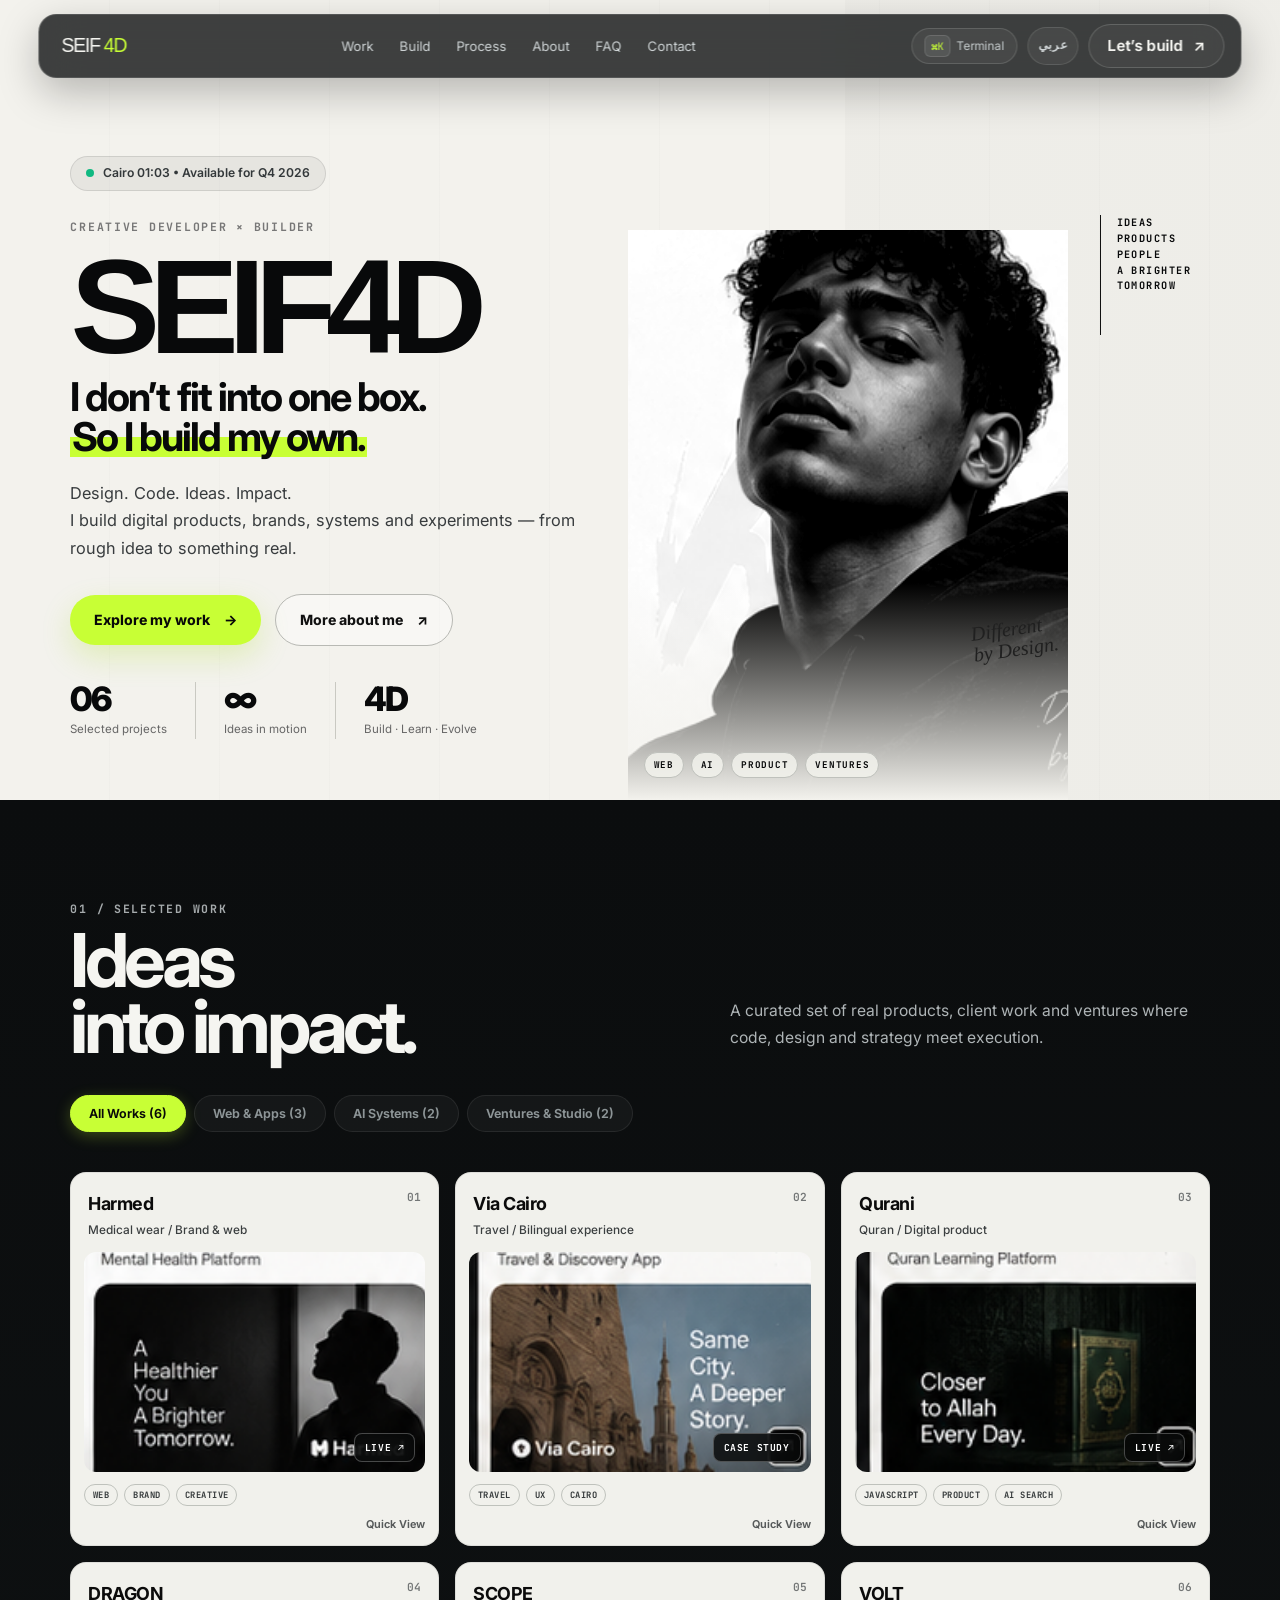
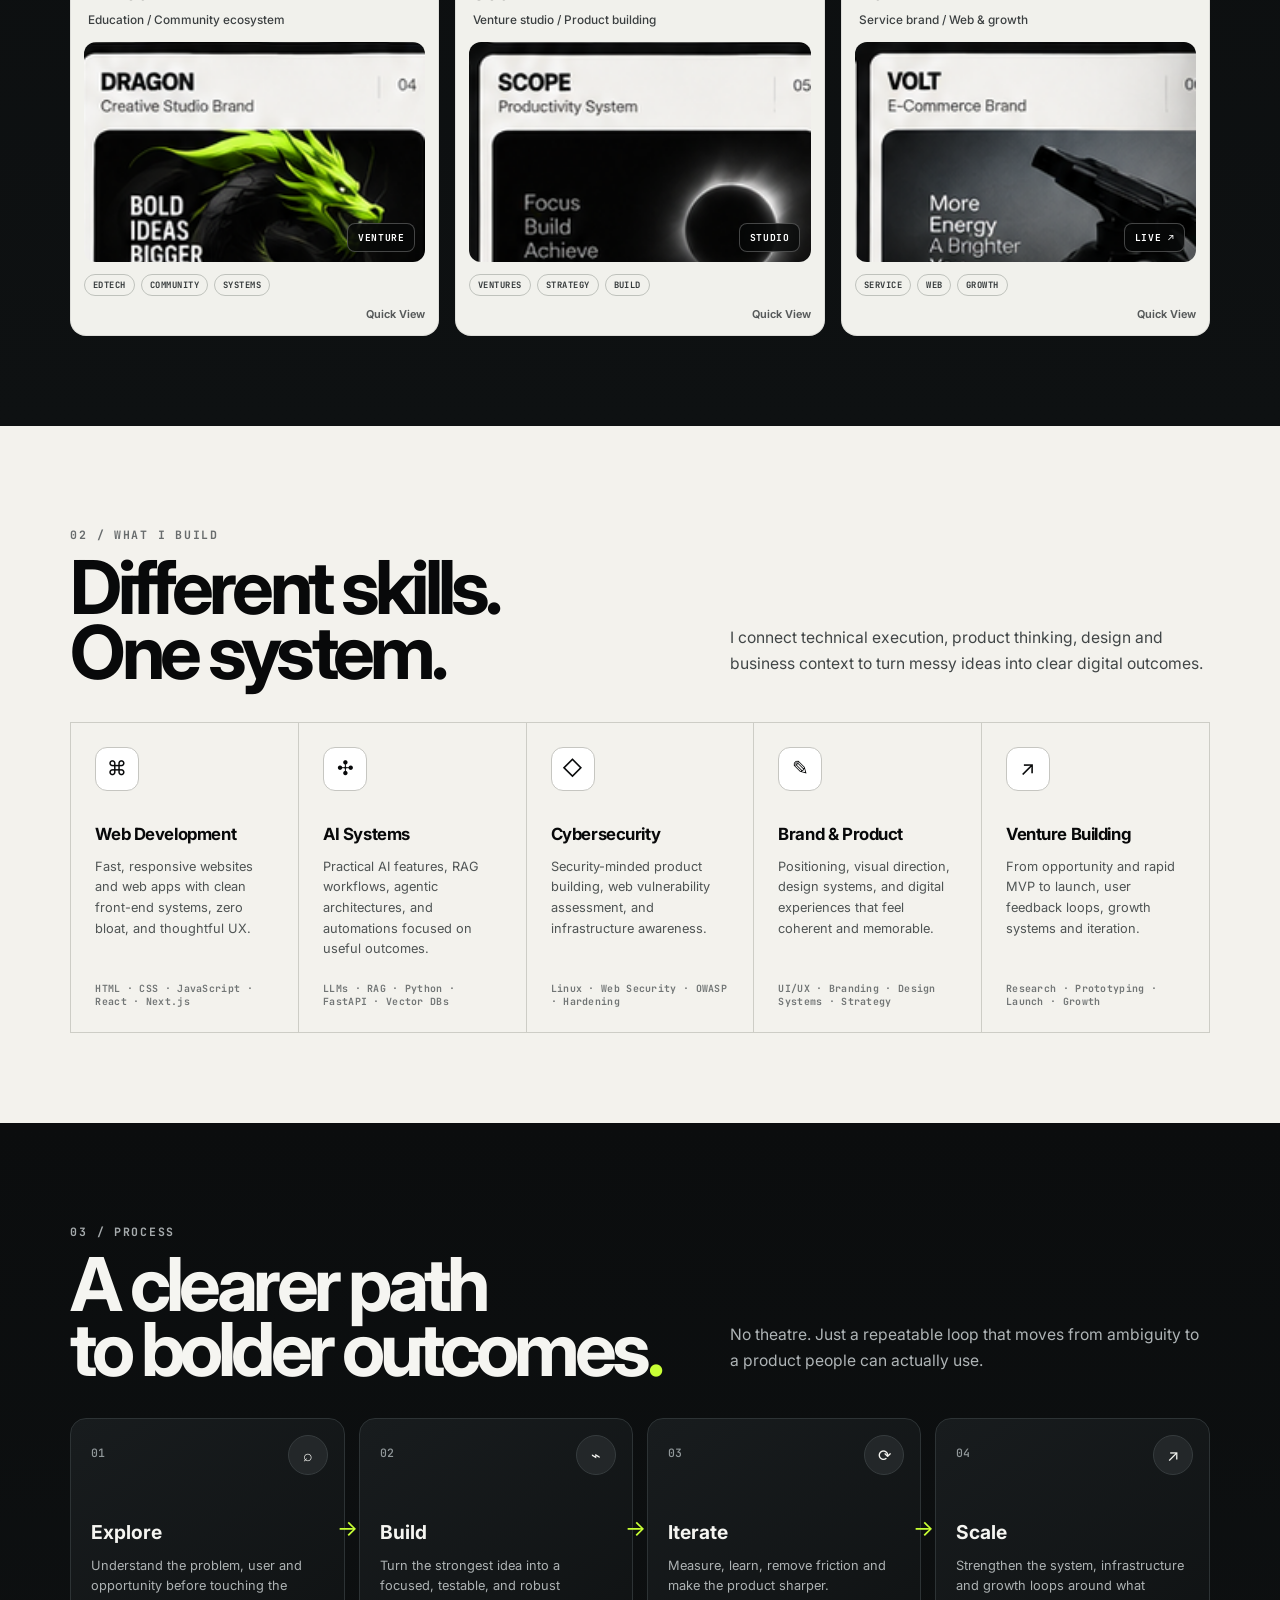
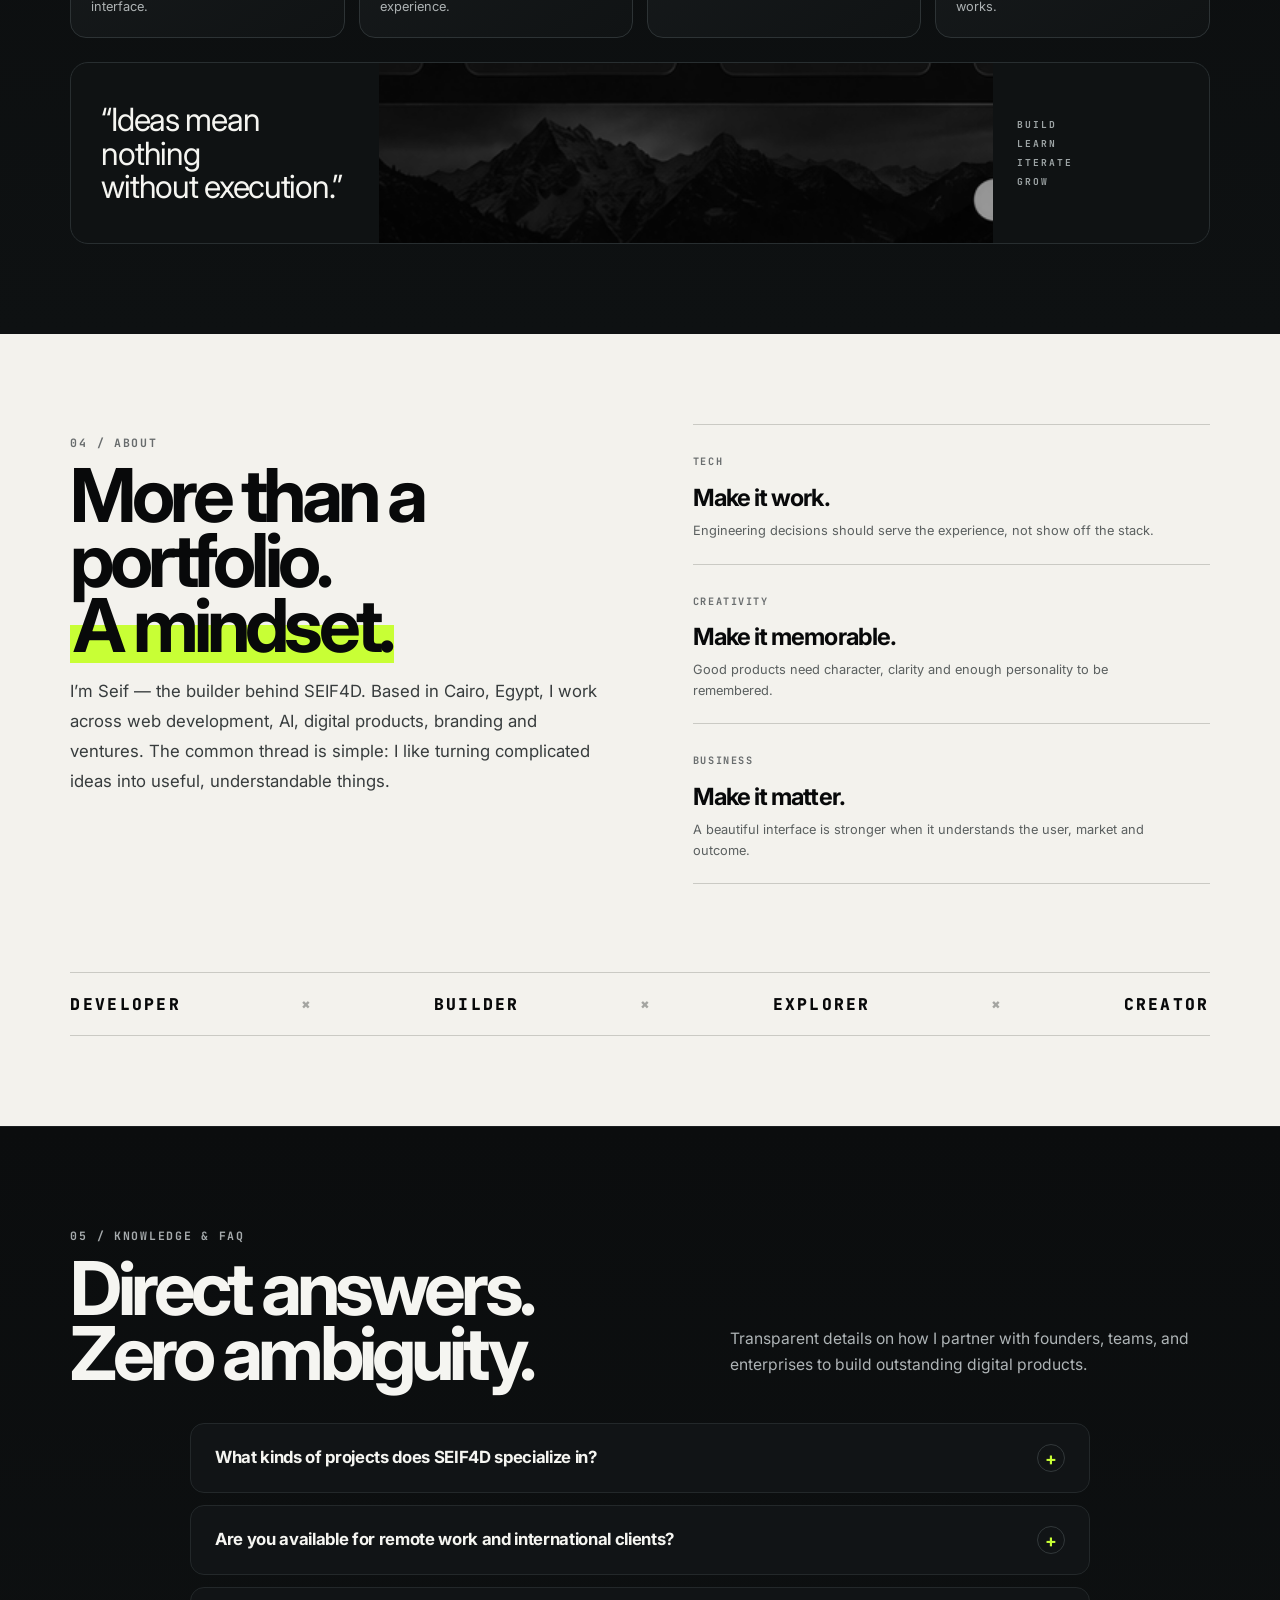
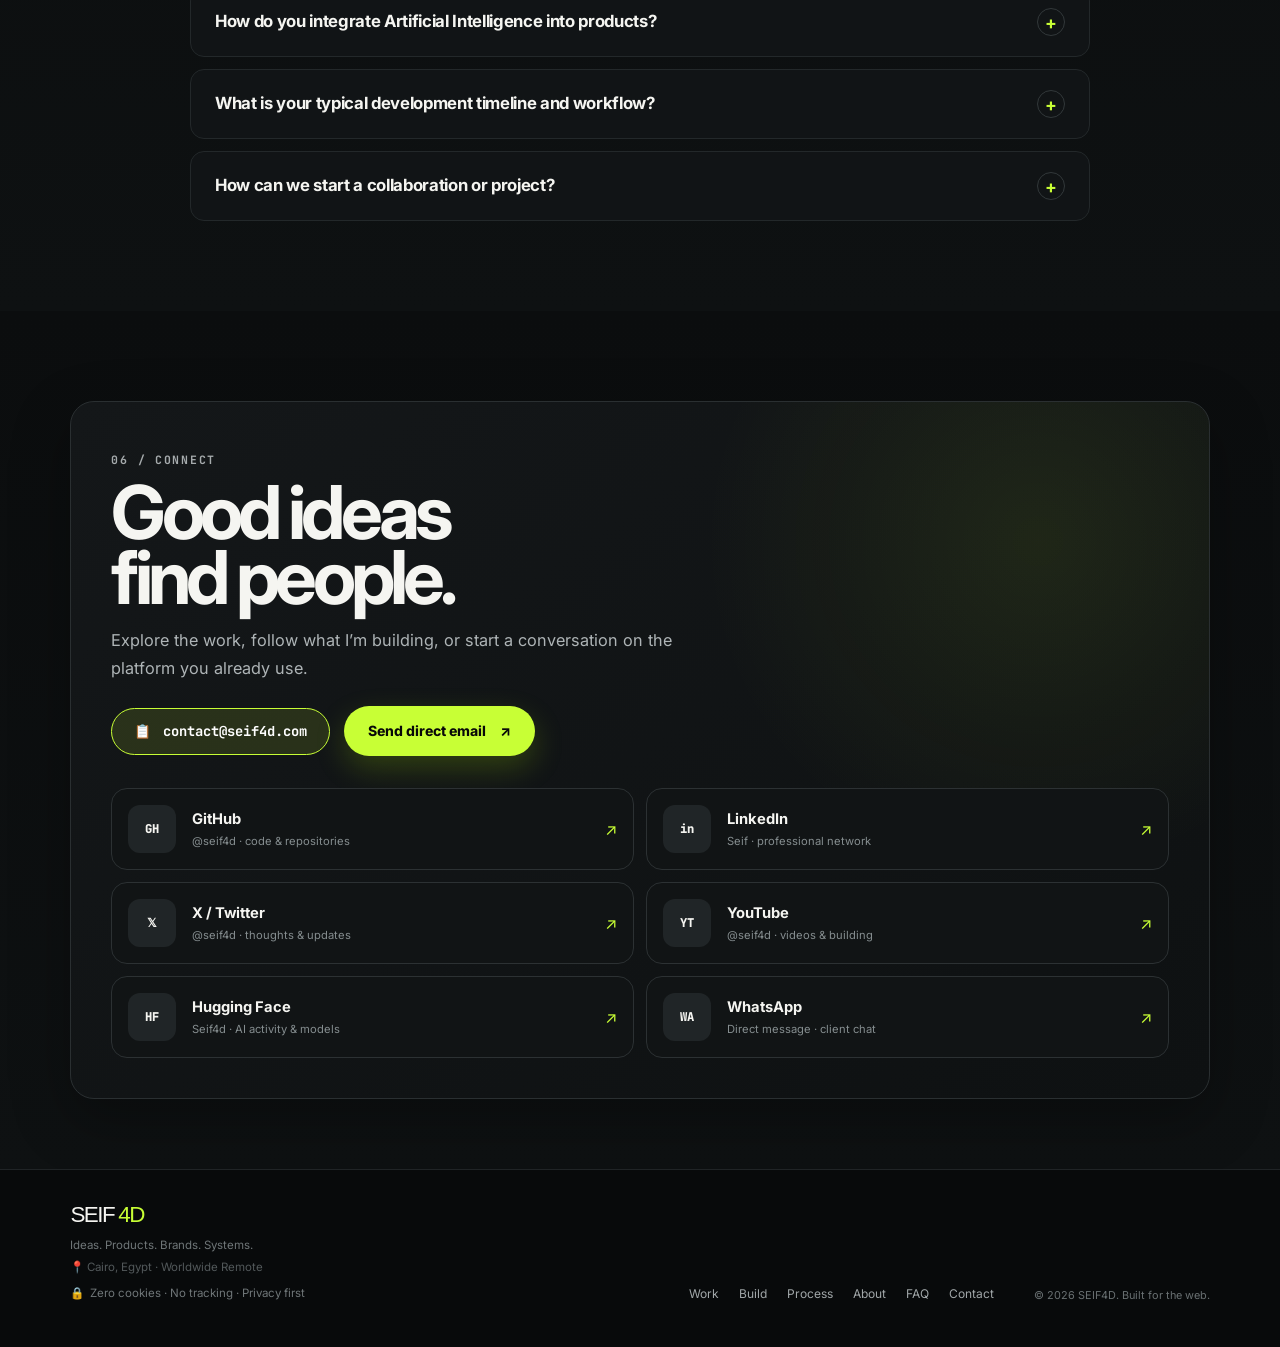
==== index.html @ 9967635a "Add files via upload" ====
<!doctype html>
<html lang="en" data-theme="dark" dir="ltr">
<head>
  <meta charset="utf-8">
  <meta name="viewport" content="width=device-width,initial-scale=1,viewport-fit=cover">
  <meta name="theme-color" content="#0a0c0d">
  <meta name="color-scheme" content="dark">

  <!-- Primary SEO Meta Tags -->
  <title>SEIF4D — Developer, Builder &amp; Digital Product Creator | مطور ومنتجات رقمية</title>
  <meta name="title" content="SEIF4D — Developer, Builder &amp; Digital Product Creator">
  <meta name="description" content="SEIF4D is the portfolio of Seif — multidisciplinary developer, creative technologist, and venture builder based in Cairo, Egypt. Specializing in high-performance web applications, AI systems, and digital products.">
  <meta name="keywords" content="SEIF4D, Seif, developer, web developer, AI systems, RAG, LLM, digital products, portfolio, frontend, JavaScript, React, cybersecurity, venture builder, Cairo, Egypt, مطور ويب, ذكاء اصطناعي, مصر">
  <meta name="author" content="Seif / SEIF4D">
  <meta name="robots" content="index,follow,max-image-preview:large,max-snippet:-1,max-video-preview:-1">
  <link rel="canonical" href="https://seif4d.com/">

  <!-- Geographic Meta Tags (GEO / Local SEO) -->
  <meta name="geo.region" content="EG-C">
  <meta name="geo.placename" content="Cairo, Egypt">
  <meta name="geo.position" content="30.0444;31.2357">
  <meta name="ICBM" content="30.0444, 31.2357">

  <!-- Alternate Languages (hreflang) -->
  <link rel="alternate" hreflang="en" href="https://seif4d.com/?lang=en">
  <link rel="alternate" hreflang="ar" href="https://seif4d.com/?lang=ar">
  <link rel="alternate" hreflang="x-default" href="https://seif4d.com/">

  <!-- Performance Preloads -->
  <link rel="preload" as="image" href="assets/hero-portrait.png" fetchpriority="high">
  <link rel="preconnect" href="https://fonts.googleapis.com">
  <link rel="preconnect" href="https://fonts.gstatic.com" crossorigin>
  <link rel="stylesheet" href="https://fonts.googleapis.com/css2?family=Cairo:wght@400;600;700;800;900&family=Inter:wght@300;400;500;600;700;800&family=JetBrains+Mono:wght@400;500;700&display=swap">

  <!-- Open Graph / Facebook / LinkedIn -->
  <meta property="og:type" content="website">
  <meta property="og:locale" content="en_US">
  <meta property="og:locale:alternate" content="ar_AR">
  <meta property="og:site_name" content="SEIF4D">
  <meta property="og:title" content="SEIF4D — Developer, Builder &amp; Digital Product Creator">
  <meta property="og:description" content="I turn ideas into products, brands, AI systems and experiments — from concept to launch. Based in Cairo, building globally.">
  <meta property="og:url" content="https://seif4d.com/">
  <meta property="og:image" content="https://seif4d.com/assets/og-card.png">
  <meta property="og:image:width" content="1200">
  <meta property="og:image:height" content="630">
  <meta property="og:image:alt" content="SEIF4D — Creative Developer &amp; Product Creator">

  <!-- Twitter / 𝕏 -->
  <meta name="twitter:card" content="summary_large_image">
  <meta name="twitter:site" content="@seif4d">
  <meta name="twitter:title" content="SEIF4D — Developer, Builder &amp; Digital Product Creator">
  <meta name="twitter:description" content="Web, AI, products, brands and ventures — built with intent. Based in Cairo, Egypt.">
  <meta name="twitter:image" content="https://seif4d.com/assets/og-card.png">
  <meta name="twitter:creator" content="@seif4d">

  <!-- Icons & Webmanifest -->
  <link rel="icon" href="assets/favicon.svg" type="image/svg+xml">
  <link rel="apple-touch-icon" href="assets/icon-192.png">
  <script>
    if (window.location.protocol.startsWith('http')) {
      const m = document.createElement('link');
      m.rel = 'manifest';
      m.href = 'site.webmanifest';
      document.head.appendChild(m);
    }
  </script>

  <!-- Generative Engine Optimization (LLMs Discovery) -->
  <link rel="alternate" type="text/plain" href="llms.txt" title="LLMs.txt Summary">
  <link rel="alternate" type="text/plain" href="llms-full.txt" title="LLMs-full.txt Context">

  <!-- Stylesheet -->
  <link rel="stylesheet" href="style.css">
  <noscript><style>.reveal{opacity:1!important;transform:none!important}</style></noscript>

  <!-- Comprehensive Schema.org Structured Data (SEO & GEO) -->
  <script type="application/ld+json">
  {
    "@context": "https://schema.org",
    "@graph": [
      {
        "@type": "Person",
        "@id": "https://seif4d.com/#person",
        "name": "Seif",
        "alternateName": ["SEIF4D", "سيف"],
        "url": "https://seif4d.com/",
        "image": "https://seif4d.com/assets/hero-portrait.png",
        "jobTitle": "Creative Developer, AI Systems Engineer & Venture Builder",
        "description": "Multidisciplinary developer and builder based in Cairo, Egypt, specializing in web applications, AI systems, digital products, and venture architecture.",
        "nationality": {
          "@type": "Country",
          "name": "Egypt"
        },
        "address": {
          "@type": "PostalAddress",
          "addressLocality": "Cairo",
          "addressCountry": "EG"
        },
        "knowsAbout": [
          "Web Development",
          "JavaScript",
          "React",
          "Node.js",
          "Artificial Intelligence",
          "Retrieval-Augmented Generation (RAG)",
          "Cybersecurity",
          "Digital Products",
          "Branding",
          "Venture Building",
          "UI/UX Design"
        ],
        "sameAs": [
          "https://github.com/seif4d",
          "https://www.linkedin.com/in/seif4d",
          "https://www.youtube.com/@seif4d",
          "https://x.com/seif4d",
          "https://huggingface.co/Seif4d"
        ]
      },
      {
        "@type": "ProfessionalService",
        "@id": "https://seif4d.com/#service",
        "name": "SEIF4D Digital Studio",
        "founder": {"@id": "https://seif4d.com/#person"},
        "url": "https://seif4d.com/",
        "image": "https://seif4d.com/assets/og-card.png",
        "priceRange": "$$",
        "areaServed": [
          {"@type": "Country", "name": "Egypt"},
          {"@type": "Country", "name": "Saudi Arabia"},
          {"@type": "Country", "name": "United Arab Emirates"},
          {"@type": "AdministrativeArea", "name": "Worldwide Remote"}
        ],
        "geo": {
          "@type": "GeoCoordinates",
          "latitude": 30.0444,
          "longitude": 31.2357
        }
      },
      {
        "@type": "WebSite",
        "@id": "https://seif4d.com/#website",
        "url": "https://seif4d.com/",
        "name": "SEIF4D",
        "description": "Portfolio and digital home of Seif — developer, builder and multidisciplinary creator.",
        "inLanguage": ["en", "ar"],
        "author": {"@id": "https://seif4d.com/#person"}
      },
      {
        "@type": "WebPage",
        "@id": "https://seif4d.com/#webpage",
        "url": "https://seif4d.com/",
        "name": "SEIF4D — Developer, Builder & Digital Product Creator",
        "isPartOf": {"@id": "https://seif4d.com/#website"},
        "about": {"@id": "https://seif4d.com/#person"},
        "primaryImageOfPage": {"@type": "ImageObject", "url": "https://seif4d.com/assets/og-card.png"},
        "inLanguage": ["en", "ar"]
      },
      {
        "@type": "ItemList",
        "@id": "https://seif4d.com/#selected-work",
        "name": "Selected Work by SEIF4D",
        "itemListElement": [
          {
            "@type": "ListItem",
            "position": 1,
            "item": {
              "@type": "SoftwareApplication",
              "name": "Harmed",
              "applicationCategory": "E-Commerce / Medical Wear",
              "operatingSystem": "Web",
              "url": "https://seif4d.github.io/Harmed/",
              "description": "Modern e-commerce and brand presence for medical apparel with seamless web experience."
            }
          },
          {
            "@type": "ListItem",
            "position": 2,
            "item": {
              "@type": "CreativeWork",
              "name": "Via Cairo",
              "genre": "Cultural Travel Guide",
              "description": "Bilingual digital travel and cultural platform celebrating the heritage of Cairo, Egypt."
            }
          },
          {
            "@type": "ListItem",
            "position": 3,
            "item": {
              "@type": "SoftwareApplication",
              "name": "Qurani",
              "applicationCategory": "Lifestyle / Spiritual",
              "operatingSystem": "Web",
              "url": "https://seif4d.github.io/GPT-Quran/",
              "description": "Minimalist, fast digital companion for the Holy Quran with instant search and clean typography."
            }
          },
          {
            "@type": "ListItem",
            "position": 4,
            "item": {
              "@type": "CreativeWork",
              "name": "DRAGON",
              "genre": "Developer Education Ecosystem",
              "description": "Tech education and community platform empowering emerging developers through structured milestones."
            }
          },
          {
            "@type": "ListItem",
            "position": 5,
            "item": {
              "@type": "ProfessionalService",
              "name": "SCOPE",
              "description": "Venture studio dedicated to turning bold product concepts into rapid, verified market MVPs."
            }
          },
          {
            "@type": "ListItem",
            "position": 6,
            "item": {
              "@type": "SoftwareApplication",
              "name": "VOLT",
              "applicationCategory": "Service / Growth",
              "operatingSystem": "Web",
              "url": "https://voltmsg.store/",
              "description": "High-conversion digital web experience built for service-oriented businesses."
            }
          }
        ]
      },
      {
        "@type": "FAQPage",
        "@id": "https://seif4d.com/#faq",
        "mainEntity": [
          {
            "@type": "Question",
            "name": "What kinds of projects does SEIF4D specialize in?",
            "acceptedAnswer": {
              "@type": "Answer",
              "text": "SEIF4D specializes in custom web applications, AI systems integration (RAG, agent workflows), digital product architecture, branding, and rapid MVP development."
            }
          },
          {
            "@type": "Question",
            "name": "Is SEIF4D available for remote work and international clients?",
            "acceptedAnswer": {
              "@type": "Answer",
              "text": "Yes. Based in Cairo, Egypt (UTC+3), SEIF4D works seamlessly with clients worldwide, including the GCC (Saudi Arabia, UAE), Europe, and North America."
            }
          },
          {
            "@type": "Question",
            "name": "How does SEIF4D integrate Artificial Intelligence into products?",
            "acceptedAnswer": {
              "@type": "Answer",
              "text": "By building practical, purpose-built AI solutions using LLMs, Retrieval-Augmented Generation (RAG), vector search, and Python/FastAPI microservices that solve actual user problems."
            }
          },
          {
            "@type": "Question",
            "name": "What is the typical development timeline for a new project or MVP?",
            "acceptedAnswer": {
              "@type": "Answer",
              "text": "A focused MVP or landing experience typically takes between 2 to 6 weeks, moving methodically from discovery and UX architecture to build, test, and launch."
            }
          }
        ]
      }
    ]
  }
  </script>
</head>
<body>
  <a class="skip-link" href="#main" data-i18n="a11y.skip">Skip to content</a>
  <div class="scroll-progress" aria-hidden="true"><span></span></div>
  <canvas id="ambient-canvas" aria-hidden="true"></canvas>
  <div class="cursor-orb" aria-hidden="true"></div>

  <!-- Main Site Header -->
  <header class="site-header">
    <a class="brand" href="#top" aria-label="SEIF4D home">
      SEIF<span>4D</span>
    </a>

    <nav class="desktop-nav" aria-label="Primary navigation">
      <a href="#work" data-i18n="nav.work">Work</a>
      <a href="#build" data-i18n="nav.build">Build</a>
      <a href="#process" data-i18n="nav.process">Process</a>
      <a href="#about" data-i18n="nav.about">About</a>
      <a href="#faq" data-i18n="nav.faq">FAQ</a>
      <a href="#contact" data-i18n="nav.contact">Contact</a>
    </nav>

    <div class="header-controls">
      <!-- Command Palette Trigger -->
      <button class="cmd-btn magnetic" id="cmd-trigger" type="button" aria-label="Open Command Palette" title="Command Palette (Ctrl+K)">
        <span class="cmd-key">⌘K</span>
        <span data-i18n="nav.terminal">Terminal</span>
      </button>

      <!-- Language Switcher -->
      <button class="tool-btn lang-btn" id="lang-toggle" type="button" aria-label="Switch Language" title="Switch English / العربية">
        <span class="lang-text">عربي</span>
      </button>

      <!-- Header CTA -->
      <a class="header-cta" href="#contact">
        <span data-i18n="nav.cta">Let’s build</span>
        <span>↗</span>
      </a>

      <!-- Mobile Menu Button -->
      <button class="menu-btn" type="button" aria-label="Open menu" aria-controls="mobile-sheet" aria-expanded="false">
        <span></span><span></span>
      </button>
    </div>
  </header>

  <!-- Mobile Fullscreen Sheet -->
  <div class="mobile-sheet" id="mobile-sheet" aria-hidden="true">
    <div class="sheet-head">
      <span>SEIF4D / INDEX</span>
      <button type="button" aria-label="Close menu">×</button>
    </div>
    <nav aria-label="Mobile menu">
      <a href="#work"><b>01</b> <span data-i18n="nav.work">Work</span> <span>↗</span></a>
      <a href="#build"><b>02</b> <span data-i18n="nav.build">What I build</span> <span>↗</span></a>
      <a href="#process"><b>03</b> <span data-i18n="nav.process">Process</span> <span>↗</span></a>
      <a href="#about"><b>04</b> <span data-i18n="nav.about">About</span> <span>↗</span></a>
      <a href="#faq"><b>05</b> <span data-i18n="nav.faq">FAQ</span> <span>↗</span></a>
      <a href="#contact"><b>06</b> <span data-i18n="nav.contact">Contact</span> <span>↗</span></a>
    </nav>
    <div class="sheet-actions">
      <button class="sheet-cmd-btn" id="sheet-cmd-trigger" type="button">
        <span class="cmd-key">⌘K</span>
        <span data-i18n="nav.terminalPrompt">Open Terminal</span>
      </button>
    </div>
    <div class="sheet-socials">
      <a href="https://github.com/seif4d" target="_blank" rel="me noopener noreferrer">GitHub</a>
      <a href="https://www.linkedin.com/in/seif4d" target="_blank" rel="me noopener noreferrer">LinkedIn</a>
      <a href="https://x.com/seif4d" target="_blank" rel="me noopener noreferrer">X / Twitter</a>
      <a href="https://www.youtube.com/@seif4d" target="_blank" rel="me noopener noreferrer">YouTube</a>
      <a href="https://huggingface.co/Seif4d" target="_blank" rel="me noopener noreferrer">Hugging Face</a>
    </div>
  </div>

  <main id="main" tabindex="-1">
    <!-- Hero Section -->
    <section class="hero" id="top" aria-labelledby="hero-title">
      <div class="hero-copy reveal">
        <!-- Live Availability Badge & Cairo Time (GEO) -->
        <div class="availability-pill" aria-label="Current status and timezone">
          <span class="pulse-dot" aria-hidden="true"></span>
          <span id="cairo-time-badge">Cairo 22:00 • Available for Q4 2026</span>
        </div>

        <p class="kicker"><span data-i18n="hero.kicker1">CREATIVE DEVELOPER</span> <span>×</span> <span data-i18n="hero.kicker2">BUILDER</span></p>
        <h1 id="hero-title">SEIF4D</h1>
        <h2 data-i18n="hero.tagline">I don’t fit into one box.<br><mark>So I build my own.</mark></h2>
        <p class="hero-intro" data-i18n="hero.intro">Design. Code. Ideas. Impact.<br>I build digital products, brands, systems and experiments — from rough idea to something real.</p>

        <div class="hero-actions">
          <a class="button button-lime magnetic" href="#work">
            <span data-i18n="hero.btnWork">Explore my work</span>
            <span>→</span>
          </a>
          <a class="button button-ghost magnetic" href="#about">
            <span data-i18n="hero.btnAbout">More about me</span>
            <span>↗</span>
          </a>
        </div>

        <dl class="hero-stats" aria-label="Portfolio highlights">
          <div>
            <dt class="counter" data-target="6">06</dt>
            <dd data-i18n="hero.stat1">Selected projects</dd>
          </div>
          <div>
            <dt>∞</dt>
            <dd data-i18n="hero.stat2">Ideas in motion</dd>
          </div>
          <div>
            <dt>4D</dt>
            <dd data-i18n="hero.stat3">Build · Learn · Evolve</dd>
          </div>
        </dl>
      </div>

      <div class="hero-art reveal" data-parallax>
        <div class="brush brush-a" aria-hidden="true"></div>
        <div class="brush brush-b" aria-hidden="true"></div>
        <div class="hero-photo-wrap">
          <img src="assets/hero-portrait.png" width="360" height="405" alt="Black and white SEIF4D portrait" fetchpriority="high">
        </div>
        <p class="scribble" aria-hidden="true" data-i18n="hero.scribble">Different<br>by Design.</p>
        <div class="hero-tags" aria-label="Focus areas">
          <span>WEB</span>
          <span>AI</span>
          <span>PRODUCT</span>
          <span>VENTURES</span>
        </div>
      </div>

      <aside class="hero-note reveal" aria-label="SEIF4D ethos">
        <span class="note-line"></span>
        <p data-i18n="hero.ethos">IDEAS<br>PRODUCTS<br>PEOPLE<br>A BRIGHTER<br>TOMORROW</p>
      </aside>
    </section>

    <!-- Work Section -->
    <section class="work section-dark" id="work" aria-labelledby="work-title">
      <div class="section-top reveal">
        <div>
          <p class="section-index" data-i18n="work.index">01 / SELECTED WORK</p>
          <h2 id="work-title" data-i18n="work.title">Ideas<br>into impact.</h2>
        </div>
        <p class="section-lead" data-i18n="work.lead">A curated set of real products, client work and ventures where code, design and strategy meet execution.</p>
      </div>

      <!-- Category Filter Pills -->
      <div class="filter-bar reveal" role="tablist" aria-label="Filter portfolio projects">
        <button class="filter-btn active" type="button" data-filter="all" data-i18n="filter.all">All Works (6)</button>
        <button class="filter-btn" type="button" data-filter="web" data-i18n="filter.web">Web &amp; Apps (3)</button>
        <button class="filter-btn" type="button" data-filter="ai" data-i18n="filter.ai">AI Systems (2)</button>
        <button class="filter-btn" type="button" data-filter="venture" data-i18n="filter.venture">Ventures &amp; Studio (2)</button>
      </div>

      <div class="project-grid">
        <!-- Project 01: Harmed -->
        <article class="project-card light-card reveal" data-tilt data-project-id="harmed" data-category="web">
          <div class="card-head">
            <div>
              <h3>Harmed</h3>
              <p data-i18n="proj.harmed.sub">Medical wear / Brand &amp; web</p>
            </div>
            <span>01</span>
          </div>
          <div class="project-media" aria-label="Open Harmed project preview">
            <img src="assets/harmed.png" width="210" height="135" alt="Harmed project preview" loading="lazy" decoding="async">
            <b>LIVE ↗</b>
          </div>
          <div class="card-tags">
            <span>WEB</span><span>BRAND</span><span>CREATIVE</span>
          </div>
          <div class="card-click-hint">
            <span data-i18n="proj.hint">Quick View <i>↗</i></span>
          </div>
        </article>

        <!-- Project 02: Via Cairo -->
        <article class="project-card light-card reveal" data-tilt data-project-id="via-cairo" data-category="web">
          <div class="card-head">
            <div>
              <h3>Via Cairo</h3>
              <p data-i18n="proj.viacairo.sub">Travel / Bilingual experience</p>
            </div>
            <span>02</span>
          </div>
          <div class="project-media" aria-label="Via Cairo case study preview">
            <img src="assets/via-cairo.png" width="212" height="135" alt="Via Cairo project preview" loading="lazy" decoding="async">
            <b>CASE STUDY</b>
          </div>
          <div class="card-tags">
            <span>TRAVEL</span><span>UX</span><span>CAIRO</span>
          </div>
          <div class="card-click-hint">
            <span data-i18n="proj.hint">Quick View <i>↗</i></span>
          </div>
        </article>

        <!-- Project 03: Qurani -->
        <article class="project-card light-card reveal" data-tilt data-project-id="qurani" data-category="ai web">
          <div class="card-head">
            <div>
              <h3>Qurani</h3>
              <p data-i18n="proj.qurani.sub">Quran / Digital product</p>
            </div>
            <span>03</span>
          </div>
          <div class="project-media" aria-label="Open Qurani project">
            <img src="assets/qurani.png" width="209" height="135" alt="Qurani project preview" loading="lazy" decoding="async">
            <b>LIVE ↗</b>
          </div>
          <div class="card-tags">
            <span>JAVASCRIPT</span><span>PRODUCT</span><span>AI SEARCH</span>
          </div>
          <div class="card-click-hint">
            <span data-i18n="proj.hint">Quick View <i>↗</i></span>
          </div>
        </article>

        <!-- Project 04: DRAGON -->
        <article class="project-card light-card reveal" data-tilt data-project-id="dragon" data-category="venture ai">
          <div class="card-head">
            <div>
              <h3>DRAGON</h3>
              <p data-i18n="proj.dragon.sub">Education / Community ecosystem</p>
            </div>
            <span>04</span>
          </div>
          <div class="project-media" aria-label="DRAGON venture preview">
            <img src="assets/dragon.png" width="210" height="150" alt="DRAGON venture preview" loading="lazy" decoding="async">
            <b>VENTURE</b>
          </div>
          <div class="card-tags">
            <span>EDTECH</span><span>COMMUNITY</span><span>SYSTEMS</span>
          </div>
          <div class="card-click-hint">
            <span data-i18n="proj.hint">Quick View <i>↗</i></span>
          </div>
        </article>

        <!-- Project 05: SCOPE -->
        <article class="project-card light-card reveal" data-tilt data-project-id="scope" data-category="venture">
          <div class="card-head">
            <div>
              <h3>SCOPE</h3>
              <p data-i18n="proj.scope.sub">Venture studio / Product building</p>
            </div>
            <span>05</span>
          </div>
          <div class="project-media" aria-label="SCOPE venture preview">
            <img src="assets/scope.png" width="212" height="150" alt="SCOPE venture studio preview" loading="lazy" decoding="async">
            <b>STUDIO</b>
          </div>
          <div class="card-tags">
            <span>VENTURES</span><span>STRATEGY</span><span>BUILD</span>
          </div>
          <div class="card-click-hint">
            <span data-i18n="proj.hint">Quick View <i>↗</i></span>
          </div>
        </article>

        <!-- Project 06: VOLT -->
        <article class="project-card light-card reveal" data-tilt data-project-id="volt" data-category="web venture">
          <div class="card-head">
            <div>
              <h3>VOLT</h3>
              <p data-i18n="proj.volt.sub">Service brand / Web &amp; growth</p>
            </div>
            <span>06</span>
          </div>
          <div class="project-media" aria-label="Open VOLT website">
            <img src="assets/volt.png" width="209" height="150" alt="VOLT project preview" loading="lazy" decoding="async">
            <b>LIVE ↗</b>
          </div>
          <div class="card-tags">
            <span>SERVICE</span><span>WEB</span><span>GROWTH</span>
          </div>
          <div class="card-click-hint">
            <span data-i18n="proj.hint">Quick View <i>↗</i></span>
          </div>
        </article>
      </div>
    </section>

    <!-- Build Section -->
    <section class="build section-light" id="build" aria-labelledby="build-title">
      <div class="section-top reveal">
        <div>
          <p class="section-index" data-i18n="build.index">02 / WHAT I BUILD</p>
          <h2 id="build-title" data-i18n="build.title">Different skills.<br>One system.</h2>
        </div>
        <p class="section-lead dark-copy" data-i18n="build.lead">I connect technical execution, product thinking, design and business context to turn messy ideas into clear digital outcomes.</p>
      </div>

      <div class="capability-grid">
        <article class="capability reveal">
          <span>⌘</span>
          <h3 data-i18n="build.c1.title">Web Development</h3>
          <p data-i18n="build.c1.desc">Fast, responsive websites and web apps with clean front-end systems, zero bloat, and thoughtful UX.</p>
          <small>HTML · CSS · JavaScript · React · Next.js</small>
        </article>
        <article class="capability reveal">
          <span>✣</span>
          <h3 data-i18n="build.c2.title">AI Systems</h3>
          <p data-i18n="build.c2.desc">Practical AI features, RAG workflows, agentic architectures, and automations focused on useful outcomes.</p>
          <small>LLMs · RAG · Python · FastAPI · Vector DBs</small>
        </article>
        <article class="capability reveal">
          <span>◇</span>
          <h3 data-i18n="build.c3.title">Cybersecurity</h3>
          <p data-i18n="build.c3.desc">Security-minded product building, web vulnerability assessment, and infrastructure awareness.</p>
          <small>Linux · Web Security · OWASP · Hardening</small>
        </article>
        <article class="capability reveal">
          <span>✎</span>
          <h3 data-i18n="build.c4.title">Brand &amp; Product</h3>
          <p data-i18n="build.c4.desc">Positioning, visual direction, design systems, and digital experiences that feel coherent and memorable.</p>
          <small>UI/UX · Branding · Design Systems · Strategy</small>
        </article>
        <article class="capability reveal">
          <span>↗</span>
          <h3 data-i18n="build.c5.title">Venture Building</h3>
          <p data-i18n="build.c5.desc">From opportunity and rapid MVP to launch, user feedback loops, growth systems and iteration.</p>
          <small>Research · Prototyping · Launch · Growth</small>
        </article>
      </div>
    </section>

    <!-- Process Section -->
    <section class="process section-dark" id="process" aria-labelledby="process-title">
      <div class="section-top reveal">
        <div>
          <p class="section-index" data-i18n="process.index">03 / PROCESS</p>
          <h2 id="process-title" data-i18n="process.title">A clearer path<br>to bolder outcomes<span>.</span></h2>
        </div>
        <p class="section-lead" data-i18n="process.lead">No theatre. Just a repeatable loop that moves from ambiguity to a product people can actually use.</p>
      </div>

      <ol class="process-track">
        <li class="reveal">
          <b>01</b>
          <i>⌕</i>
          <h3 data-i18n="process.s1.title">Explore</h3>
          <p data-i18n="process.s1.desc">Understand the problem, user and opportunity before touching the interface.</p>
        </li>
        <li class="reveal">
          <b>02</b>
          <i>⌁</i>
          <h3 data-i18n="process.s2.title">Build</h3>
          <p data-i18n="process.s2.desc">Turn the strongest idea into a focused, testable, and robust experience.</p>
        </li>
        <li class="reveal">
          <b>03</b>
          <i>⟳</i>
          <h3 data-i18n="process.s3.title">Iterate</h3>
          <p data-i18n="process.s3.desc">Measure, learn, remove friction and make the product sharper.</p>
        </li>
        <li class="reveal">
          <b>04</b>
          <i>↗</i>
          <h3 data-i18n="process.s4.title">Scale</h3>
          <p data-i18n="process.s4.desc">Strengthen the system, infrastructure and growth loops around what works.</p>
        </li>
      </ol>

      <div class="statement reveal">
        <div>
          <p data-i18n="process.statement">“Ideas mean nothing<br>without execution.”</p>
        </div>
        <img src="assets/mountains.png" width="660" height="120" alt="Mountain landscape" loading="lazy" decoding="async">
        <div>
          <span data-i18n="process.p1">BUILD</span>
          <span data-i18n="process.p2">LEARN</span>
          <span data-i18n="process.p3">ITERATE</span>
          <span data-i18n="process.p4">GROW</span>
        </div>
      </div>
    </section>

    <!-- About Section -->
    <section class="about section-light" id="about" aria-labelledby="about-title">
      <div class="about-main reveal">
        <p class="section-index" data-i18n="about.index">04 / ABOUT</p>
        <h2 id="about-title" data-i18n="about.title">More than a portfolio.<br><mark>A mindset.</mark></h2>
        <p data-i18n="about.desc">I’m Seif — the builder behind SEIF4D. Based in Cairo, Egypt, I work across web development, AI, digital products, branding and ventures. The common thread is simple: I like turning complicated ideas into useful, understandable things.</p>
      </div>

      <div class="about-panels">
        <article class="about-panel reveal">
          <b data-i18n="about.p1.kicker">TECH</b>
          <h3 data-i18n="about.p1.title">Make it work.</h3>
          <p data-i18n="about.p1.desc">Engineering decisions should serve the experience, not show off the stack.</p>
        </article>
        <article class="about-panel reveal">
          <b data-i18n="about.p2.kicker">CREATIVITY</b>
          <h3 data-i18n="about.p2.title">Make it memorable.</h3>
          <p data-i18n="about.p2.desc">Good products need character, clarity and enough personality to be remembered.</p>
        </article>
        <article class="about-panel reveal">
          <b data-i18n="about.p3.kicker">BUSINESS</b>
          <h3 data-i18n="about.p3.title">Make it matter.</h3>
          <p data-i18n="about.p3.desc">A beautiful interface is stronger when it understands the user, market and outcome.</p>
        </article>
      </div>

      <div class="identity-strip reveal" aria-label="SEIF4D focus">
        <span data-i18n="about.id1">DEVELOPER</span><i>×</i>
        <span data-i18n="about.id2">BUILDER</span><i>×</i>
        <span data-i18n="about.id3">EXPLORER</span><i>×</i>
        <span data-i18n="about.id4">CREATOR</span>
      </div>
    </section>

    <!-- FAQ Section (SEO & Generative Engine Optimization Engine) -->
    <section class="faq-section section-dark" id="faq" aria-labelledby="faq-title">
      <div class="section-top reveal">
        <div>
          <p class="section-index" data-i18n="faq.index">05 / KNOWLEDGE &amp; FAQ</p>
          <h2 id="faq-title" data-i18n="faq.title">Direct answers.<br>Zero ambiguity.</h2>
        </div>
        <p class="section-lead" data-i18n="faq.lead">Transparent details on how I partner with founders, teams, and enterprises to build outstanding digital products.</p>
      </div>

      <div class="faq-container reveal">
        <div class="faq-item">
          <details>
            <summary>
              <span data-i18n="faq.q1">What kinds of projects does SEIF4D specialize in?</span>
              <span class="faq-icon" aria-hidden="true">+</span>
            </summary>
            <div class="faq-answer" data-i18n="faq.a1">
              I specialize in end-to-end digital experiences: high-performance web applications, bespoke frontend architectures, practical AI &amp; RAG implementations, and rapid MVP design for venture founders.
            </div>
          </details>
        </div>

        <div class="faq-item">
          <details>
            <summary>
              <span data-i18n="faq.q2">Are you available for remote work and international clients?</span>
              <span class="faq-icon" aria-hidden="true">+</span>
            </summary>
            <div class="faq-answer" data-i18n="faq.a2">
              Yes, absolutely. While based in Cairo, Egypt (UTC+3), I routinely collaborate with partners across the Middle East (Saudi Arabia, UAE, Qatar), Europe, and North America with agile communication.
            </div>
          </details>
        </div>

        <div class="faq-item">
          <details>
            <summary>
              <span data-i18n="faq.q3">How do you integrate Artificial Intelligence into products?</span>
              <span class="faq-icon" aria-hidden="true">+</span>
            </summary>
            <div class="faq-answer" data-i18n="faq.a3">
              I avoid gimmicks. I build functional AI systems: Retrieval-Augmented Generation (RAG) over proprietary knowledge bases, automated agent workflows, and fast semantic search that directly boost user efficiency.
            </div>
          </details>
        </div>

        <div class="faq-item">
          <details>
            <summary>
              <span data-i18n="faq.q4">What is your typical development timeline and workflow?</span>
              <span class="faq-icon" aria-hidden="true">+</span>
            </summary>
            <div class="faq-answer" data-i18n="faq.a4">
              A standard sprint moves through four clear stages: Exploration &amp; Architecture (Week 1), Focused Prototyping &amp; Build (Weeks 2–3), Iteration &amp; Hardening (Week 4), and Production Launch.
            </div>
          </details>
        </div>

        <div class="faq-item">
          <details>
            <summary>
              <span data-i18n="faq.q5">How can we start a collaboration or project?</span>
              <span class="faq-icon" aria-hidden="true">+</span>
            </summary>
            <div class="faq-answer" data-i18n="faq.a5">
              Send an inquiry via email or reach out on GitHub, X, or YouTube. Share a brief summary of your vision, timeline, and goals, and we can schedule an initial discovery discussion.
            </div>
          </details>
        </div>
      </div>
    </section>

    <!-- Connect / Contact Section -->
    <section class="connect section-dark" id="contact" aria-labelledby="contact-title">
      <div class="connect-card reveal">
        <p class="section-index" data-i18n="contact.index">06 / CONNECT</p>
        <h2 id="contact-title" data-i18n="contact.title">Good ideas<br>find people.</h2>
        <p data-i18n="contact.desc">Explore the work, follow what I’m building, or start a conversation on the platform you already use.</p>

        <!-- Direct Email Copy Bar -->
        <div class="direct-contact-bar">
          <button class="copy-email-btn magnetic" id="copy-email-btn" type="button">
            <span>📋</span>
            <span id="email-text">contact@seif4d.com</span>
          </button>
          <a class="button button-lime magnetic" href="mailto:contact@seif4d.com">
            <span data-i18n="contact.sendMail">Send direct email</span>
            <span>↗</span>
          </a>
        </div>

        <div class="social-grid">
          <a href="https://github.com/seif4d" target="_blank" rel="me noopener noreferrer">
            <span>GH</span>
            <div>
              <b>GitHub</b>
              <small>@seif4d · code &amp; repositories</small>
            </div>
            <i>↗</i>
          </a>
          <a href="https://www.linkedin.com/in/seif4d" target="_blank" rel="me noopener noreferrer">
            <span>in</span>
            <div>
              <b>LinkedIn</b>
              <small>Seif · professional network</small>
            </div>
            <i>↗</i>
          </a>
          <a href="https://x.com/seif4d" target="_blank" rel="me noopener noreferrer">
            <span>𝕏</span>
            <div>
              <b>X / Twitter</b>
              <small>@seif4d · thoughts &amp; updates</small>
            </div>
            <i>↗</i>
          </a>
          <a href="https://www.youtube.com/@seif4d" target="_blank" rel="me noopener noreferrer">
            <span>YT</span>
            <div>
              <b>YouTube</b>
              <small>@seif4d · videos &amp; building</small>
            </div>
            <i>↗</i>
          </a>
          <a href="https://huggingface.co/Seif4d" target="_blank" rel="me noopener noreferrer">
            <span>HF</span>
            <div>
              <b>Hugging Face</b>
              <small>Seif4d · AI activity &amp; models</small>
            </div>
            <i>↗</i>
          </a>
          <a href="https://wa.me/201000000000?text=Hi%20Seif,%20I%20saw%20your%20portfolio%20and%20would%20like%20to%20collaborate!" target="_blank" rel="noopener noreferrer">
            <span>WA</span>
            <div>
              <b>WhatsApp</b>
              <small>Direct message · client chat</small>
            </div>
            <i>↗</i>
          </a>
        </div>
      </div>
    </section>
  </main>

  <!-- Site Footer -->
  <footer class="site-footer">
    <div>
      <a class="brand footer-brand" href="#top">SEIF<span>4D</span></a>
      <p data-i18n="footer.tagline">Ideas. Products. Brands. Systems.</p>
      <p style="color:#52585a;margin-top:4px;">📍 <span data-i18n="footer.location">Cairo, Egypt · Worldwide Remote</span></p>
      <p class="privacy-note">🔒 <span data-i18n="footer.privacy">Zero cookies · No tracking · Privacy first</span></p>
    </div>
    <nav aria-label="Footer navigation">
      <a href="#work" data-i18n="nav.work">Work</a>
      <a href="#build" data-i18n="nav.build">Build</a>
      <a href="#process" data-i18n="nav.process">Process</a>
      <a href="#about" data-i18n="nav.about">About</a>
      <a href="#faq" data-i18n="nav.faq">FAQ</a>
      <a href="#contact" data-i18n="nav.contact">Contact</a>
    </nav>
    <small>© <span id="year">2026</span> SEIF4D. <span data-i18n="footer.copy">Built for the web.</span></small>
  </footer>

  <!-- App-Style Mobile Bottom Navigation -->
  <nav class="app-nav" aria-label="App-style mobile navigation">
    <a href="#top" data-section="top" class="active">
      <svg class="app-icon" width="18" height="18" viewBox="0 0 24 24" fill="none" stroke="currentColor" stroke-width="1.85" stroke-linecap="round" stroke-linejoin="round" aria-hidden="true">
        <path d="M3 10.5 12 3l9 7.5V20a2 2 0 0 1-2 2H5a2 2 0 0 1-2-2z"/>
        <path d="M9 22V12h6v10"/>
      </svg>
      <small data-i18n="nav.home">Home</small>
    </a>
    <a href="#work" data-section="work">
      <svg class="app-icon" width="18" height="18" viewBox="0 0 24 24" fill="none" stroke="currentColor" stroke-width="1.85" stroke-linecap="round" stroke-linejoin="round" aria-hidden="true">
        <rect width="7" height="7" x="3" y="3" rx="2"/>
        <rect width="7" height="7" x="14" y="3" rx="2"/>
        <rect width="7" height="7" x="14" y="14" rx="2"/>
        <rect width="7" height="7" x="3" y="14" rx="2"/>
      </svg>
      <small data-i18n="nav.work">Work</small>
    </a>
    <a href="#build" data-section="build">
      <svg class="app-icon" width="18" height="18" viewBox="0 0 24 24" fill="none" stroke="currentColor" stroke-width="1.85" stroke-linecap="round" stroke-linejoin="round" aria-hidden="true">
        <polygon points="12 2 2 7 12 12 22 7 12 2"/>
        <polyline points="2 17 12 22 22 17"/>
        <polyline points="2 12 12 17 22 12"/>
      </svg>
      <small data-i18n="nav.build">Build</small>
    </a>
    <a href="#about" data-section="about">
      <svg class="app-icon" width="18" height="18" viewBox="0 0 24 24" fill="none" stroke="currentColor" stroke-width="1.85" stroke-linecap="round" stroke-linejoin="round" aria-hidden="true">
        <circle cx="12" cy="8" r="4"/>
        <path d="M6 21v-2a4 4 0 0 1 4-4h4a4 4 0 0 1 4 4v2"/>
      </svg>
      <small data-i18n="nav.about">About</small>
    </a>
    <button type="button" data-open-menu aria-label="Open navigation menu" aria-controls="mobile-sheet" aria-expanded="false">
      <svg class="app-icon" width="18" height="18" viewBox="0 0 24 24" fill="none" stroke="currentColor" stroke-width="1.85" stroke-linecap="round" stroke-linejoin="round" aria-hidden="true">
        <line x1="4" x2="20" y1="6" y2="6"/>
        <line x1="4" x2="20" y1="12" y2="12"/>
        <line x1="4" x2="20" y1="18" y2="18"/>
      </svg>
      <small data-i18n="nav.more">More</small>
    </button>
  </nav>

  <!-- Project Detail Drawer Modal -->
  <div class="drawer-backdrop" id="drawer-backdrop" aria-hidden="true">
    <div class="project-drawer" id="project-drawer" role="dialog" aria-modal="true" aria-labelledby="drawer-title">
      <div class="drawer-header">
        <span class="drawer-category" id="drawer-category">WEB &amp; BRAND</span>
        <button class="drawer-close-btn" id="drawer-close" type="button" aria-label="Close project details">×</button>
      </div>
      <div class="drawer-body">
        <div class="drawer-img-wrap">
          <img id="drawer-img" src="assets/harmed.png" alt="Project preview">
        </div>
        <div class="drawer-title-block">
          <h2 id="drawer-title">Harmed</h2>
          <p class="drawer-subtitle" id="drawer-subtitle">Medical wear / Brand &amp; web</p>
        </div>

        <dl class="drawer-grid-meta">
          <div class="drawer-meta-item">
            <dt data-i18n="drawer.type">Type</dt>
            <dd id="drawer-type">E-Commerce &amp; Brand</dd>
          </div>
          <div class="drawer-meta-item">
            <dt data-i18n="drawer.year">Timeline</dt>
            <dd id="drawer-year">2026 Production</dd>
          </div>
          <div class="drawer-meta-item">
            <dt data-i18n="drawer.role">Role</dt>
            <dd id="drawer-role">Engineering &amp; Design</dd>
          </div>
          <div class="drawer-meta-item">
            <dt data-i18n="drawer.status">Status</dt>
            <dd id="drawer-status">Active / Live</dd>
          </div>
        </dl>

        <div class="drawer-section">
          <h4 data-i18n="drawer.overview">Overview &amp; Impact</h4>
          <p id="drawer-overview">A bespoke digital storefront and brand identity created for medical apparel. Combines clean clinical precision with modern street apparel aesthetics.</p>
        </div>

        <div class="drawer-section">
          <h4 data-i18n="drawer.stack">Technologies Used</h4>
          <div class="drawer-tags" id="drawer-tags">
            <span>HTML5</span><span>CSS3</span><span>JavaScript</span><span>UX Design</span>
          </div>
        </div>
      </div>
      <div class="drawer-footer">
        <a class="button button-lime" id="drawer-live-btn" href="#" target="_blank" rel="noopener noreferrer">
          <span data-i18n="drawer.visit">Visit Live Project</span> <span>↗</span>
        </a>
      </div>
    </div>
  </div>

  <!-- Command Palette Modal -->
  <div class="palette-backdrop" id="palette-backdrop" aria-hidden="true">
    <div class="command-palette" role="dialog" aria-modal="true" aria-label="Command Palette">
      <div class="palette-input-wrap">
        <span class="palette-prompt-symbol">&gt;</span>
        <input class="palette-input" id="palette-input" type="text" placeholder="Type a command (projects, skills, cairo, contact)..." autocomplete="off" spellcheck="false">
        <span class="palette-esc">ESC</span>
      </div>
      <div class="palette-suggestions">
        <button class="palette-chip" type="button" data-cmd="projects">projects</button>
        <button class="palette-chip" type="button" data-cmd="skills">skills</button>
        <button class="palette-chip" type="button" data-cmd="cairo">cairo</button>
        <button class="palette-chip" type="button" data-cmd="contact">contact</button>
        <button class="palette-chip" type="button" data-cmd="help">help</button>
        <button class="palette-chip" type="button" data-cmd="matrix">matrix</button>
      </div>
      <div class="palette-results" id="palette-results">
        <div class="palette-log info">SEIF4D Terminal v2.6. Type a command or click a chip above.</div>
      </div>
    </div>
  </div>

  <!-- Toast Notification Container -->
  <div class="toast-container" id="toast-container" aria-live="polite"></div>

  <!-- Main JavaScript Engine -->
  <script src="script.js" defer></script>
</body>
</html>
---- style.css ----
/* ==========================================================================
   SEIF4D Portfolio — Creative, Responsive, SEO & GEO Optimized Stylesheet
   Designed for High Performance, Accessibility (WCAG AA), and Multi-Sensory UX
   ========================================================================== */

:root {
  --ink: #08090a;
  --black: #0a0c0d;
  --black-2: #101315;
  --panel: #141719;
  --panel-2: #1a1e20;
  --panel-border: rgba(255, 255, 255, 0.08);
  --paper: #f3f2ed;
  --paper-2: #e9e8e2;
  --text: #f5f5f1;
  --muted: #9aa1a4;
  --muted-dark: #5e6264;
  --line: #24292b;
  --line-light: #cdcdc6;
  --lime: #c8ff35;
  --lime-2: #aefd16;
  --lime-glow: rgba(200, 255, 53, 0.35);
  --cyan: #00f0ff;
  --radius: 20px;
  --radius-sm: 10px;
  --shadow: 0 30px 80px rgba(0, 0, 0, 0.35);
  --shadow-glow: 0 0 30px rgba(200, 255, 53, 0.15);
  --sans: "Inter", -apple-system, BlinkMacSystemFont, "Segoe UI", Roboto, sans-serif;
  --sans-ar: "Cairo", "Tajawal", -apple-system, BlinkMacSystemFont, "Segoe UI", sans-serif;
  --display: "Arial Black", Impact, Haettenschweiler, sans-serif;
  --mono: "JetBrains Mono", "SFMono-Regular", Consolas, Menlo, monospace;
  --transition: 0.28s cubic-bezier(0.16, 1, 0.3, 1);
}

/* RTL Language Overrides */
[dir="rtl"] {
  font-family: var(--sans-ar);
}
[dir="rtl"] .brand,
[dir="rtl"] .hero h1 {
  letter-spacing: -0.02em;
}
[dir="rtl"] .kicker,
[dir="rtl"] .section-index,
[dir="rtl"] .hero-note p,
[dir="rtl"] .identity-strip {
  font-family: var(--sans-ar);
  letter-spacing: 0.04em;
}

*, *::before, *::after {
  box-sizing: border-box;
}

html {
  scroll-behavior: smooth;
  scroll-padding-top: 86px;
}

body {
  margin: 0;
  background: var(--black);
  color: var(--text);
  font-family: var(--sans);
  font-size: 16px;
  line-height: 1.55;
  overflow-x: hidden;
  -webkit-font-smoothing: antialiased;
  text-rendering: optimizeLegibility;
}

body.menu-open,
body.modal-open {
  overflow: hidden;
}

a {
  color: inherit;
  text-decoration: none;
}

button {
  font: inherit;
  color: inherit;
  background: none;
  border: none;
  cursor: pointer;
}

:focus-visible {
  outline: 2px solid var(--lime);
  outline-offset: 3px;
}

main:focus {
  outline: none;
}

img {
  display: block;
  max-width: 100%;
}

::selection {
  background: var(--lime);
  color: #050505;
}

/* Skip link for A11y */
.skip-link {
  position: fixed;
  left: 16px;
  top: 10px;
  z-index: 99999;
  padding: 10px 16px;
  background: var(--lime);
  color: #050505;
  font-weight: 700;
  border-radius: 999px;
  transform: translateY(-180%);
  transition: transform 0.2s;
}
[dir="rtl"] .skip-link {
  left: auto;
  right: 16px;
}
.skip-link:focus {
  transform: none;
}

/* Ambient Canvas & Cursor Orb */
#ambient-canvas {
  position: fixed;
  inset: 0;
  width: 100vw;
  height: 100vh;
  z-index: 0;
  pointer-events: none;
  opacity: 0.65;
}

.cursor-orb {
  position: fixed;
  z-index: 0;
  width: 500px;
  height: 500px;
  border-radius: 50%;
  pointer-events: none;
  transform: translate(-50%, -50%);
  background: radial-gradient(circle, rgba(200, 255, 53, 0.08), rgba(200, 255, 53, 0) 65%);
  mix-blend-mode: screen;
  opacity: 0;
  transition: opacity 0.3s ease;
}

/* Scroll Progress Bar */
.scroll-progress {
  position: fixed;
  top: 0;
  left: 0;
  right: 0;
  height: 3px;
  z-index: 9999;
  background: transparent;
}
.scroll-progress span {
  display: block;
  width: 0%;
  height: 100%;
  background: linear-gradient(90deg, var(--lime), #e4ff85);
  box-shadow: 0 0 12px var(--lime-glow);
}

/* ==========================================================================
   Header & Navigation
   ========================================================================== */
.site-header {
  position: fixed;
  top: 14px;
  left: 50%;
  transform: translateX(-50%);
  z-index: 500;
  width: min(94vw, 1280px);
  height: 64px;
  display: grid;
  grid-template-columns: auto 1fr auto;
  align-items: center;
  gap: 20px;
  padding: 0 16px 0 22px;
  border: 1px solid rgba(255, 255, 255, 0.12);
  background: rgba(11, 13, 15, 0.78);
  box-shadow: 0 14px 40px rgba(0, 0, 0, 0.25);
  backdrop-filter: blur(20px) saturate(140%);
  border-radius: 18px;
  transition: background 0.3s, border-color 0.3s, transform 0.3s;
}

.site-header.scrolled {
  background: rgba(10, 12, 13, 0.94);
  border-color: rgba(255, 255, 255, 0.18);
  box-shadow: 0 16px 45px rgba(0, 0, 0, 0.4);
}

.brand {
  font-family: var(--display);
  font-size: 1.22rem;
  letter-spacing: -0.065em;
  line-height: 1;
  display: inline-flex;
  align-items: center;
  gap: 4px;
}
.brand span {
  color: var(--lime);
}

.desktop-nav {
  display: flex;
  align-items: center;
  justify-content: center;
  gap: 26px;
  font-size: 0.82rem;
  color: #cfd4d6;
}
.desktop-nav a {
  position: relative;
  padding: 8px 0;
  transition: color var(--transition);
}
.desktop-nav a::after {
  content: "";
  position: absolute;
  left: 0;
  right: 100%;
  bottom: 2px;
  height: 2px;
  background: var(--lime);
  transition: right 0.25s ease;
}
[dir="rtl"] .desktop-nav a::after {
  left: 100%;
  right: 0;
  transition: left 0.25s ease;
}
.desktop-nav a:hover::after,
.desktop-nav a:focus-visible::after,
.desktop-nav a.active::after {
  right: 0;
}
[dir="rtl"] .desktop-nav a:hover::after,
[dir="rtl"] .desktop-nav a:focus-visible::after,
[dir="rtl"] .desktop-nav a.active::after {
  left: 0;
}
.desktop-nav a.active {
  color: #fff;
  font-weight: 600;
}

.header-controls {
  display: flex;
  align-items: center;
  gap: 10px;
}

/* Command Palette Trigger Button */
.cmd-btn {
  display: inline-flex;
  align-items: center;
  gap: 6px;
  padding: 6px 12px;
  background: rgba(255, 255, 255, 0.05);
  border: 1px solid rgba(255, 255, 255, 0.14);
  border-radius: 999px;
  font-size: 0.74rem;
  color: #c5cbcd;
  transition: all var(--transition);
}
.cmd-btn:hover {
  background: rgba(255, 255, 255, 0.1);
  border-color: var(--lime);
  color: #fff;
}
.cmd-key {
  display: inline-flex;
  align-items: center;
  padding: 2px 6px;
  font-family: var(--mono);
  font-size: 0.65rem;
  background: rgba(255, 255, 255, 0.08);
  border-radius: 6px;
  border: 1px solid rgba(255, 255, 255, 0.12);
  color: var(--lime);
}

/* Sound and Language Utility Buttons */
.tool-btn {
  display: inline-grid;
  place-items: center;
  width: 38px;
  height: 38px;
  border-radius: 50%;
  background: rgba(255, 255, 255, 0.05);
  border: 1px solid rgba(255, 255, 255, 0.12);
  color: #d1d6d8;
  font-size: 0.88rem;
  transition: all var(--transition);
}
.tool-btn:hover {
  background: rgba(255, 255, 255, 0.12);
  border-color: var(--lime);
  color: var(--lime);
  transform: translateY(-1px);
}
.tool-btn.active {
  color: var(--lime);
  border-color: rgba(200, 255, 53, 0.4);
}

.lang-btn {
  font-weight: 700;
  font-size: 0.72rem;
  letter-spacing: 0.05em;
  padding: 0 10px;
  width: auto;
  border-radius: 999px;
}

.header-cta {
  display: inline-flex;
  gap: 10px;
  align-items: center;
  padding: 9px 18px;
  border: 1px solid rgba(255, 255, 255, 0.16);
  border-radius: 999px;
  font-size: 0.78rem;
  font-weight: 650;
  background: rgba(255, 255, 255, 0.04);
  transition: all var(--transition);
}
.header-cta:hover {
  background: var(--paper);
  color: #090909;
  border-color: var(--paper);
  transform: translateY(-1px);
}
.header-cta span {
  font-size: 0.95rem;
}

.menu-btn {
  display: none;
  background: none;
  border: 0;
  padding: 8px;
  cursor: pointer;
}
.menu-btn span {
  display: block;
  width: 22px;
  height: 2px;
  background: #fff;
  margin: 5px 0;
  border-radius: 2px;
  transition: transform 0.3s, opacity 0.3s;
}

/* ==========================================================================
   Mobile Fullscreen Sheet
   ========================================================================== */
.mobile-sheet {
  position: fixed;
  inset: 0;
  z-index: 600;
  padding: 24px;
  background: #0b0d0e;
  transform: translateY(-105%);
  visibility: hidden;
  pointer-events: none;
  transition: transform 0.5s cubic-bezier(0.75, 0, 0.2, 1), visibility 0.5s;
  display: flex;
  flex-direction: column;
}
.mobile-sheet.open {
  transform: translateY(0);
  visibility: visible;
  pointer-events: auto;
}
.sheet-head {
  display: flex;
  align-items: center;
  justify-content: space-between;
  font-family: var(--mono);
  font-size: 0.75rem;
  color: #aeb4b6;
  letter-spacing: 0.1em;
}
.sheet-head button {
  background: none;
  border: 1px solid #333;
  border-radius: 50%;
  width: 44px;
  height: 44px;
  font-size: 1.8rem;
  line-height: 1;
  color: #fff;
}
.mobile-sheet nav {
  margin: auto 0;
  display: grid;
}
.mobile-sheet nav a {
  display: grid;
  grid-template-columns: 48px 1fr auto;
  align-items: center;
  border-top: 1px solid #222729;
  padding: 16px 0;
  font-size: clamp(1.8rem, 8vw, 3.5rem);
  font-weight: 800;
  letter-spacing: -0.05em;
}
.mobile-sheet nav a:last-child {
  border-bottom: 1px solid #222729;
}
.mobile-sheet nav b {
  font: 600 0.7rem var(--mono);
  color: #72797c;
}
.mobile-sheet nav span {
  font-size: 1.5rem;
  color: var(--lime);
}
.sheet-socials {
  display: flex;
  gap: 16px;
  flex-wrap: wrap;
  font-size: 0.8rem;
  color: #b4b9ba;
  padding-top: 20px;
}

/* ==========================================================================
   Main & Sections
   ========================================================================== */
main {
  position: relative;
  z-index: 1;
}
.section-dark {
  background: linear-gradient(180deg, #0b0d0e, #0e1112);
  color: var(--text);
}
.section-light {
  background: var(--paper);
  color: var(--ink);
}

/* Availability Pill */
.availability-pill {
  display: inline-flex;
  align-items: center;
  gap: 9px;
  padding: 7px 15px;
  background: rgba(0, 0, 0, 0.05);
  border: 1px solid rgba(0, 0, 0, 0.1);
  border-radius: 999px;
  font-size: 0.76rem;
  font-weight: 600;
  color: #33383a;
  margin-bottom: 18px;
}
.section-dark .availability-pill {
  background: rgba(255, 255, 255, 0.04);
  border-color: rgba(255, 255, 255, 0.1);
  color: #d1d6d8;
}
.pulse-dot {
  width: 8px;
  height: 8px;
  border-radius: 50%;
  background: #10b981;
  box-shadow: 0 0 0 0 rgba(16, 185, 129, 0.7);
  animation: pulse 2s infinite;
}
@keyframes pulse {
  0% {
    transform: scale(0.95);
    box-shadow: 0 0 0 0 rgba(16, 185, 129, 0.7);
  }
  70% {
    transform: scale(1);
    box-shadow: 0 0 0 8px rgba(16, 185, 129, 0);
  }
  100% {
    transform: scale(0.95);
    box-shadow: 0 0 0 0 rgba(16, 185, 129, 0);
  }
}

/* ==========================================================================
   Hero Section
   ========================================================================== */
.hero {
  background: var(--paper);
  color: var(--ink);
  min-height: 800px;
  padding: 120px max(5.5vw, 28px) 0;
  display: grid;
  grid-template-columns: minmax(0, 1.05fr) minmax(360px, 0.88fr) minmax(110px, 0.18fr);
  align-items: end;
  gap: 32px;
  position: relative;
  overflow: hidden;
}
.hero::before {
  content: "";
  position: absolute;
  inset: 0;
  background: linear-gradient(90deg, transparent 0 66%, rgba(0,0,0,0.018) 66% 100%),
              repeating-linear-gradient(90deg, transparent 0 109px, rgba(0,0,0,0.03) 110px);
  pointer-events: none;
}
.hero-copy {
  align-self: start;
  padding-top: 36px;
  position: relative;
  z-index: 3;
}
.kicker, .section-index {
  font: 700 0.72rem/1.3 var(--mono);
  letter-spacing: 0.15em;
  text-transform: uppercase;
}
.kicker span {
  color: #777;
}
.hero h1 {
  font-family: var(--display);
  font-size: clamp(5.6rem, 10.5vw, 9.8rem);
  letter-spacing: -0.08em;
  line-height: 0.8;
  margin: 18px 0 16px;
  font-weight: 900;
}
.hero h2 {
  font-size: clamp(1.9rem, 3.1vw, 3.25rem);
  line-height: 1.02;
  letter-spacing: -0.05em;
  margin: 0;
  max-width: 740px;
}
.hero h2 mark, .about h2 mark {
  background: linear-gradient(180deg, transparent 50%, var(--lime) 50% 92%, transparent 92%);
  color: inherit;
  padding: 0 0.04em;
}
.hero-intro {
  font-size: 1.02rem;
  line-height: 1.68;
  max-width: 530px;
  color: #383c3e;
  margin: 22px 0 0;
}

.hero-actions {
  display: flex;
  align-items: center;
  gap: 14px;
  margin-top: 32px;
}
.button {
  display: inline-flex;
  align-items: center;
  justify-content: center;
  gap: 14px;
  border-radius: 999px;
  padding: 14px 24px;
  font-weight: 750;
  font-size: 0.88rem;
  transition: transform 0.2s, box-shadow 0.2s, background 0.2s, color 0.2s;
}
.button-lime {
  background: var(--lime);
  color: #080808;
  box-shadow: 0 12px 30px rgba(161, 220, 0, 0.22);
}
.button-lime:hover {
  background: var(--lime-2);
  box-shadow: 0 16px 40px rgba(161, 220, 0, 0.35);
  transform: translateY(-2px);
}
.button-ghost {
  border: 1px solid #b8b9b4;
  background: rgba(255, 255, 255, 0.35);
  color: #111;
}
.button-ghost:hover {
  background: #0b0b0b;
  color: #fff;
  border-color: #0b0b0b;
  transform: translateY(-2px);
}

.hero-stats {
  display: flex;
  margin: 36px 0 46px;
  padding: 0;
}
.hero-stats > div {
  padding: 0 28px;
  border-right: 1px solid #c9c9c2;
  min-width: 120px;
}
[dir="rtl"] .hero-stats > div {
  border-right: none;
  border-left: 1px solid #c9c9c2;
}
.hero-stats > div:first-child {
  padding-left: 0;
}
[dir="rtl"] .hero-stats > div:first-child {
  padding-left: 28px;
  padding-right: 0;
}
.hero-stats > div:last-child {
  border: 0;
}
.hero-stats dt {
  font-size: 2.1rem;
  font-weight: 850;
  letter-spacing: -0.06em;
  line-height: 1;
}
.hero-stats dd {
  margin: 6px 0 0;
  font-size: 0.72rem;
  color: #666;
}

.hero-art {
  height: 620px;
  position: relative;
  align-self: end;
  isolation: isolate;
}
.hero-photo-wrap {
  position: absolute;
  inset: 50px 0 0 0;
  display: flex;
  align-items: flex-end;
  justify-content: center;
  z-index: 3;
  overflow: hidden;
}
.hero-photo-wrap::after {
  content: "";
  position: absolute;
  inset: auto 0 0;
  height: 38%;
  background: linear-gradient(transparent, var(--paper));
  z-index: 3;
}
.hero-photo-wrap img {
  height: 100%;
  width: auto;
  max-width: none;
  object-fit: contain;
  filter: grayscale(1) contrast(1.12);
  mix-blend-mode: multiply;
  transform: scale(1.12);
  transform-origin: bottom center;
  transition: transform 0.5s ease;
}
.hero-art:hover .hero-photo-wrap img {
  transform: scale(1.15);
}

.brush {
  position: absolute;
  z-index: 1;
  background: var(--lime);
  width: 340px;
  height: 44px;
  left: 4%;
  top: 260px;
  clip-path: polygon(0 20%, 92% 0, 100% 48%, 7% 76%);
  transform: rotate(-24deg);
}
.brush-b {
  top: 334px;
  left: 26%;
  width: 300px;
  transform: rotate(22deg);
}
.scribble {
  position: absolute;
  z-index: 5;
  right: 10px;
  bottom: 120px;
  color: #202020;
  font-family: "Segoe Print", "Bradley Hand", cursive;
  font-size: 1.25rem;
  font-style: italic;
  line-height: 1.05;
  transform: rotate(-8deg);
}
.hero-tags {
  position: absolute;
  z-index: 6;
  left: 16px;
  bottom: 22px;
  display: flex;
  gap: 7px;
  flex-wrap: wrap;
}
[dir="rtl"] .hero-tags {
  left: auto;
  right: 16px;
}
.hero-tags span {
  padding: 6px 9px;
  border: 1px solid #bfc1bc;
  border-radius: 999px;
  background: rgba(243, 242, 237, 0.85);
  font: 700 0.58rem var(--mono);
  letter-spacing: 0.08em;
}

.hero-note {
  align-self: start;
  margin-top: 95px;
  display: grid;
  grid-template-columns: 1px 1fr;
  gap: 16px;
  position: relative;
  z-index: 3;
}
.note-line {
  width: 1px;
  height: 120px;
  background: #111;
}
.hero-note p {
  font: 700 0.64rem/1.55 var(--mono);
  letter-spacing: 0.14em;
  margin: 0;
}

/* ==========================================================================
   Work & Projects Section
   ========================================================================== */
.work, .process, .connect, .faq-section {
  padding: 90px max(5.5vw, 28px);
}
.build, .about {
  padding: 90px max(5.5vw, 28px);
}
.section-top {
  display: grid;
  grid-template-columns: 1fr minmax(280px, 480px);
  gap: 50px;
  align-items: end;
  margin-bottom: 36px;
}
.section-index {
  color: #a6abad;
}
.section-light .section-index {
  color: #686c6d;
}
.section-top h2, .about h2, .connect h2, .faq-section h2 {
  font-size: clamp(3.2rem, 5.8vw, 6.5rem);
  line-height: 0.88;
  letter-spacing: -0.065em;
  margin: 12px 0 0;
}
.section-lead {
  color: #aeb4b6;
  line-height: 1.68;
  margin: 0 0 8px;
  font-size: 0.98rem;
}
.dark-copy {
  color: #414647;
}

/* Project Filter Bar */
.filter-bar {
  display: flex;
  align-items: center;
  gap: 8px;
  flex-wrap: wrap;
  margin-bottom: 28px;
  padding-bottom: 12px;
}
.filter-btn {
  padding: 8px 18px;
  border-radius: 999px;
  font-size: 0.78rem;
  font-weight: 650;
  color: #8d9597;
  background: rgba(255, 255, 255, 0.04);
  border: 1px solid rgba(255, 255, 255, 0.08);
  transition: all var(--transition);
}
.filter-btn:hover {
  color: #fff;
  background: rgba(255, 255, 255, 0.08);
  border-color: rgba(255, 255, 255, 0.16);
}
.filter-btn.active {
  background: var(--lime);
  color: #080808;
  border-color: var(--lime);
  box-shadow: 0 4px 15px rgba(200, 255, 53, 0.25);
}

/* Project Grid */
.project-grid {
  display: grid;
  grid-template-columns: repeat(3, minmax(0, 1fr));
  gap: 16px;
}
.project-card {
  border-radius: 16px;
  padding: 14px;
  transform-style: preserve-3d;
  transition: transform 0.25s ease, box-shadow 0.25s ease, opacity 0.3s ease;
  position: relative;
  cursor: pointer;
}
.project-card.hidden {
  display: none;
}
.light-card {
  background: #f1f1ec;
  color: #0b0b0b;
  box-shadow: inset 0 0 0 1px rgba(0, 0, 0, 0.08);
}
.project-card:hover {
  box-shadow: 0 24px 50px rgba(0, 0, 0, 0.28), 0 0 0 1px var(--lime);
  transform: translateY(-4px);
}
.card-head {
  display: flex;
  justify-content: space-between;
  align-items: flex-start;
  padding: 4px 4px 12px;
}
.card-head h3 {
  margin: 0;
  font-size: 1.12rem;
  letter-spacing: -0.025em;
  display: flex;
  align-items: center;
  gap: 8px;
}
.card-head p {
  margin: 3px 0 0;
  color: #3b3f40;
  font-size: 0.74rem;
  font-weight: 500;
}
.card-head > span {
  font: 600 0.7rem var(--mono);
  color: #737676;
}

.project-media {
  display: block;
  position: relative;
  aspect-ratio: 1.55 / 1;
  border-radius: 12px;
  overflow: hidden;
  background: #16191a;
}
.project-media img {
  width: 100%;
  height: 100%;
  object-fit: cover;
  transition: transform 0.55s cubic-bezier(0.2, 0.7, 0.2, 1), filter 0.55s;
}
.project-card:hover .project-media img {
  transform: scale(1.06);
  filter: contrast(1.05);
}
.project-media b {
  position: absolute;
  bottom: 10px;
  right: 10px;
  padding: 7px 10px;
  border-radius: 8px;
  background: rgba(7, 8, 8, 0.82);
  color: #fff;
  backdrop-filter: blur(12px);
  font: 700 0.6rem var(--mono);
  letter-spacing: 0.06em;
  border: 1px solid rgba(255, 255, 255, 0.25);
  display: flex;
  align-items: center;
  gap: 5px;
}
[dir="rtl"] .project-media b {
  right: auto;
  left: 10px;
}
.card-tags {
  display: flex;
  gap: 6px;
  padding-top: 12px;
  flex-wrap: wrap;
}
.card-tags span {
  font: 700 0.55rem var(--mono);
  letter-spacing: 0.05em;
  border: 1px solid #bfc2bc;
  padding: 4px 8px;
  border-radius: 999px;
  color: #353a3b;
}

/* Affordance Hint */
.card-click-hint {
  margin-top: 10px;
  display: flex;
  align-items: center;
  justify-content: flex-end;
  font-size: 0.68rem;
  font-weight: 650;
  color: #3b3f40;
  opacity: 0.85;
}
.card-click-hint span {
  display: inline-flex;
  align-items: center;
  gap: 4px;
}
.card-click-hint i {
  font-style: normal;
  transition: transform 0.2s;
}
.project-card:hover .card-click-hint i {
  transform: translateX(3px);
}
[dir="rtl"] .project-card:hover .card-click-hint i {
  transform: translateX(-3px);
}

/* ==========================================================================
   Capabilities Section (Build)
   ========================================================================== */
.capability-grid {
  display: grid;
  grid-template-columns: repeat(5, 1fr);
  border-top: 1px solid var(--line-light);
  border-left: 1px solid var(--line-light);
}
[dir="rtl"] .capability-grid {
  border-left: none;
  border-right: 1px solid var(--line-light);
}
.capability {
  min-height: 270px;
  padding: 24px;
  border-right: 1px solid var(--line-light);
  border-bottom: 1px solid var(--line-light);
  display: flex;
  flex-direction: column;
  transition: background var(--transition);
}
[dir="rtl"] .capability {
  border-right: none;
  border-left: 1px solid var(--line-light);
}
.capability:hover {
  background: rgba(0, 0, 0, 0.02);
}
.capability > span {
  display: grid;
  place-items: center;
  width: 44px;
  height: 44px;
  border: 1px solid #c6c6c1;
  border-radius: 12px;
  font-size: 1.25rem;
  background: #fff;
}
.capability h3 {
  font-size: 1.05rem;
  margin: 30px 0 10px;
  letter-spacing: -0.025em;
}
.capability p {
  font-size: 0.8rem;
  line-height: 1.62;
  color: #4f5454;
  margin: 0;
}
.capability small {
  margin-top: auto;
  padding-top: 22px;
  font: 650 0.62rem var(--mono);
  color: #717575;
  letter-spacing: 0.03em;
}

/* ==========================================================================
   Process Section
   ========================================================================== */
.process .section-top h2 span {
  color: var(--lime);
}
.process-track {
  list-style: none;
  padding: 0;
  margin: 0;
  display: grid;
  grid-template-columns: repeat(4, 1fr);
  gap: 14px;
}
.process-track li {
  position: relative;
  min-height: 220px;
  padding: 20px;
  border: 1px solid #2d3335;
  border-radius: 16px;
  background: linear-gradient(145deg, #181c1e, #101314);
  transition: transform 0.25s ease, border-color 0.25s;
}
.process-track li:hover {
  border-color: rgba(200, 255, 53, 0.4);
  transform: translateY(-3px);
}
.process-track li::after {
  content: "→";
  position: absolute;
  right: -14px;
  top: 50%;
  transform: translateY(-50%);
  z-index: 2;
  color: var(--lime);
  font-size: 1.4rem;
}
[dir="rtl"] .process-track li::after {
  content: "←";
  right: auto;
  left: -14px;
}
.process-track li:last-child::after {
  display: none;
}
.process-track b {
  font: 500 0.72rem var(--mono);
  color: #92999b;
}
.process-track i {
  position: absolute;
  right: 16px;
  top: 16px;
  width: 40px;
  height: 40px;
  border-radius: 50%;
  display: grid;
  place-items: center;
  background: #232729;
  border: 1px solid #363c3e;
  font-style: normal;
}
[dir="rtl"] .process-track i {
  right: auto;
  left: 16px;
}
.process-track h3 {
  font-size: 1.2rem;
  margin: 54px 0 8px;
}
.process-track p {
  color: #adb2b3;
  font-size: 0.8rem;
  line-height: 1.6;
  margin: 0;
}

.statement {
  margin-top: 24px;
  min-height: 180px;
  border: 1px solid #282e30;
  border-radius: 18px;
  display: grid;
  grid-template-columns: 1fr 2fr 0.7fr;
  align-items: center;
  overflow: hidden;
  background: #0f1213;
}
.statement > div:first-child {
  padding: 30px;
}
.statement p {
  font-size: clamp(1.5rem, 2.5vw, 2.3rem);
  line-height: 1.05;
  letter-spacing: -0.04em;
  margin: 0;
}
.statement img {
  width: 100%;
  height: 180px;
  object-fit: cover;
  filter: grayscale(1) brightness(0.65);
}
.statement > div:last-child {
  padding: 24px;
  display: grid;
  gap: 6px;
  font: 700 0.6rem var(--mono);
  letter-spacing: 0.2em;
  color: #9da4a5;
}

/* ==========================================================================
   About Section
   ========================================================================== */
.about {
  display: grid;
  grid-template-columns: 1.05fr 1fr;
  gap: 80px;
  align-items: start;
}
.about-main p:last-child {
  max-width: 640px;
  font-size: 1.05rem;
  line-height: 1.8;
  color: #373c3d;
}
.about-panels {
  display: grid;
}
.about-panel {
  padding: 22px 0;
  border-bottom: 1px solid #cacac4;
}
.about-panel:first-child {
  border-top: 1px solid #cacac4;
}
.about-panel b {
  font: 700 0.64rem var(--mono);
  letter-spacing: 0.15em;
  color: #696d6e;
}
.about-panel h3 {
  font-size: 1.48rem;
  letter-spacing: -0.04em;
  margin: 8px 0 4px;
}
.about-panel p {
  font-size: 0.8rem;
  color: #5b6060;
  line-height: 1.62;
  margin: 0;
  max-width: 480px;
}
.identity-strip {
  grid-column: 1 / -1;
  margin-top: 8px;
  border-top: 1px solid #cacac4;
  border-bottom: 1px solid #cacac4;
  padding: 20px 0;
  display: flex;
  justify-content: space-between;
  align-items: center;
  gap: 14px;
  font: 850 clamp(0.72rem, 1.3vw, 1.02rem) var(--mono);
  letter-spacing: 0.14em;
}
.identity-strip i {
  color: #a4a5a1;
  font-style: normal;
}

/* ==========================================================================
   FAQ Section (SEO & GEO Engine)
   ========================================================================== */
.faq-section {
  border-top: 1px solid #1a1e20;
}
.faq-container {
  display: grid;
  gap: 12px;
  max-width: 900px;
  margin: 32px auto 0;
}
.faq-item {
  border: 1px solid #23282a;
  border-radius: 14px;
  background: #111416;
  overflow: hidden;
  transition: border-color var(--transition);
}
.faq-item:hover {
  border-color: rgba(200, 255, 53, 0.35);
}
.faq-item details summary {
  padding: 20px 24px;
  font-size: 1.05rem;
  font-weight: 700;
  letter-spacing: -0.02em;
  cursor: pointer;
  list-style: none;
  display: flex;
  justify-content: space-between;
  align-items: center;
  user-select: none;
}
.faq-item details summary::-webkit-details-marker {
  display: none;
}
.faq-item details summary span.faq-icon {
  width: 28px;
  height: 28px;
  border-radius: 50%;
  border: 1px solid #32383a;
  display: grid;
  place-items: center;
  font-size: 1.1rem;
  color: var(--lime);
  transition: transform 0.25s ease;
}
.faq-item details[open] summary span.faq-icon {
  transform: rotate(45deg);
}
.faq-item .faq-answer {
  padding: 0 24px 22px;
  color: #a4aaac;
  font-size: 0.88rem;
  line-height: 1.7;
}

/* ==========================================================================
   Connect / Contact Section
   ========================================================================== */
.connect {
  padding-bottom: 70px;
}
.connect-card {
  border: 1px solid #2a2f31;
  border-radius: 24px;
  padding: 40px;
  background: radial-gradient(circle at 85% 20%, rgba(200, 255, 53, 0.08), transparent 30%),
              linear-gradient(145deg, #141719, #0e1112);
  box-shadow: 0 20px 60px rgba(0, 0, 0, 0.3);
}
.connect-card > p:not(.section-index) {
  max-width: 620px;
  color: #aeb4b6;
  line-height: 1.7;
  font-size: 1.02rem;
}
.direct-contact-bar {
  margin-top: 24px;
  display: flex;
  align-items: center;
  gap: 14px;
  flex-wrap: wrap;
}
.copy-email-btn {
  display: inline-flex;
  align-items: center;
  gap: 12px;
  padding: 12px 22px;
  border-radius: 999px;
  background: rgba(200, 255, 53, 0.12);
  border: 1px solid var(--lime);
  color: #fff;
  font-family: var(--mono);
  font-size: 0.86rem;
  font-weight: 700;
  transition: all var(--transition);
}
.copy-email-btn:hover {
  background: var(--lime);
  color: #080808;
  transform: translateY(-2px);
  box-shadow: 0 8px 25px rgba(200, 255, 53, 0.35);
}

.social-grid {
  margin-top: 32px;
  display: grid;
  grid-template-columns: repeat(2, 1fr);
  gap: 12px;
}
.social-grid a {
  display: grid;
  grid-template-columns: 48px 1fr auto;
  align-items: center;
  gap: 16px;
  padding: 16px;
  border: 1px solid #2c3133;
  border-radius: 16px;
  background: #111415;
  transition: transform 0.2s, border-color 0.2s, background 0.2s;
}
.social-grid a:hover {
  transform: translateY(-2px);
  border-color: #555c5e;
  background: #16191b;
}
.social-grid > a > span {
  display: grid;
  place-items: center;
  width: 48px;
  height: 48px;
  border-radius: 12px;
  background: #202527;
  font: 800 0.76rem var(--mono);
}
.social-grid b {
  display: block;
  font-size: 0.92rem;
}
.social-grid small {
  display: block;
  color: #858d8f;
  font-size: 0.7rem;
  margin-top: 2px;
}
.social-grid i {
  font-style: normal;
  color: var(--lime);
}

/* ==========================================================================
   Footer
   ========================================================================== */
.site-footer {
  position: relative;
  z-index: 1;
  background: #080a0b;
  border-top: 1px solid #202426;
  padding: 34px max(5.5vw, 28px) 44px;
  display: grid;
  grid-template-columns: 1fr auto auto;
  align-items: end;
  gap: 40px;
}
.footer-brand {
  font-size: 1.4rem;
}
.site-footer p {
  color: #6f7678;
  font-size: 0.72rem;
  margin: 8px 0 0;
}
.site-footer nav {
  display: flex;
  gap: 20px;
  font-size: 0.75rem;
  color: #a1a7a9;
}
.site-footer nav a:hover {
  color: #fff;
}
.site-footer small {
  font-size: 0.68rem;
  color: #697072;
}
.privacy-note {
  font-size: 0.68rem;
  color: #727a7c;
  margin-top: 6px;
  display: inline-flex;
  align-items: center;
  gap: 6px;
}
.sheet-actions {
  margin: 16px 0 6px;
}
.sheet-cmd-btn {
  display: inline-flex;
  align-items: center;
  gap: 10px;
  padding: 10px 18px;
  background: rgba(255, 255, 255, 0.06);
  border: 1px solid rgba(255, 255, 255, 0.15);
  border-radius: 999px;
  color: #fff;
  font-size: 0.84rem;
  font-weight: 650;
  cursor: pointer;
  transition: all var(--transition);
}
.sheet-cmd-btn:hover {
  background: var(--lime);
  color: #080808;
  border-color: var(--lime);
}

/* ==========================================================================
   Project Detail Drawer / Modal
   ========================================================================== */
.drawer-backdrop {
  position: fixed;
  inset: 0;
  z-index: 900;
  background: rgba(0, 0, 0, 0.75);
  backdrop-filter: blur(8px);
  opacity: 0;
  visibility: hidden;
  transition: opacity 0.35s ease, visibility 0.35s;
}
.drawer-backdrop.active {
  opacity: 1;
  visibility: visible;
}

.project-drawer {
  position: fixed;
  top: 0;
  right: 0;
  bottom: 0;
  width: min(92vw, 600px);
  z-index: 950;
  background: #0d1011;
  border-left: 1px solid #292f31;
  box-shadow: -20px 0 60px rgba(0, 0, 0, 0.6);
  transform: translateX(105%);
  transition: transform 0.4s cubic-bezier(0.16, 1, 0.3, 1);
  display: flex;
  flex-direction: column;
  overflow-y: auto;
}
[dir="rtl"] .project-drawer {
  right: auto;
  left: 0;
  border-left: none;
  border-right: 1px solid #292f31;
  transform: translateX(-105%);
}
.drawer-backdrop.active .project-drawer {
  transform: translateX(0);
}

.drawer-header {
  position: sticky;
  top: 0;
  z-index: 10;
  display: flex;
  align-items: center;
  justify-content: space-between;
  padding: 20px 24px;
  background: rgba(13, 16, 17, 0.92);
  backdrop-filter: blur(12px);
  border-bottom: 1px solid #222729;
}
.drawer-category {
  font: 700 0.68rem var(--mono);
  letter-spacing: 0.12em;
  color: var(--lime);
  text-transform: uppercase;
}
.drawer-close-btn {
  width: 36px;
  height: 36px;
  border-radius: 50%;
  border: 1px solid #33383a;
  display: grid;
  place-items: center;
  font-size: 1.4rem;
  color: #cdd2d4;
  transition: all var(--transition);
}
.drawer-close-btn:hover {
  border-color: #fff;
  color: #fff;
  background: rgba(255, 255, 255, 0.1);
}

.drawer-body {
  padding: 24px;
  display: flex;
  flex-direction: column;
  gap: 20px;
}
.drawer-img-wrap {
  width: 100%;
  aspect-ratio: 16 / 9;
  border-radius: 14px;
  overflow: hidden;
  background: #151819;
  border: 1px solid #282e30;
}
.drawer-img-wrap img {
  width: 100%;
  height: 100%;
  object-fit: cover;
}
.drawer-title-block h2 {
  font-size: clamp(1.8rem, 4vw, 2.5rem);
  letter-spacing: -0.04em;
  margin: 8px 0 4px;
  line-height: 1.1;
}
.drawer-subtitle {
  color: #8f9698;
  font-size: 0.88rem;
  margin: 0;
}

.drawer-grid-meta {
  display: grid;
  grid-template-columns: repeat(2, 1fr);
  gap: 12px;
  padding: 16px;
  border-radius: 12px;
  background: #131718;
  border: 1px solid #222729;
}
.drawer-meta-item dt {
  font: 600 0.65rem var(--mono);
  color: #72797b;
  text-transform: uppercase;
}
.drawer-meta-item dd {
  margin: 4px 0 0;
  font-weight: 700;
  font-size: 0.84rem;
  color: #e2e6e7;
}

.drawer-section h4 {
  font-size: 0.82rem;
  font-family: var(--mono);
  color: var(--lime);
  margin: 0 0 8px;
  text-transform: uppercase;
  letter-spacing: 0.08em;
}
.drawer-section p {
  color: #b1b7b9;
  font-size: 0.86rem;
  line-height: 1.7;
  margin: 0;
}

.drawer-tags {
  display: flex;
  flex-wrap: wrap;
  gap: 7px;
  margin-top: 10px;
}
.drawer-tags span {
  padding: 5px 10px;
  border-radius: 999px;
  background: #181d1e;
  border: 1px solid #2c3335;
  color: #ccd2d4;
  font: 700 0.62rem var(--mono);
}

.drawer-footer {
  margin-top: auto;
  padding: 20px 24px;
  border-top: 1px solid #222729;
  display: flex;
  align-items: center;
  gap: 12px;
  background: #0d1011;
}

/* ==========================================================================
   Command Palette Terminal Modal
   ========================================================================== */
.palette-backdrop {
  position: fixed;
  inset: 0;
  z-index: 980;
  background: rgba(0, 0, 0, 0.8);
  backdrop-filter: blur(10px);
  opacity: 0;
  visibility: hidden;
  transition: opacity 0.25s ease, visibility 0.25s;
  display: grid;
  place-items: center;
  padding: 20px;
}
.palette-backdrop.active {
  opacity: 1;
  visibility: visible;
}

.command-palette {
  width: min(94vw, 620px);
  background: #101315;
  border: 1px solid #2c3335;
  border-radius: 20px;
  box-shadow: 0 30px 90px rgba(0, 0, 0, 0.7), 0 0 35px rgba(200, 255, 53, 0.1);
  overflow: hidden;
  transform: scale(0.96) translateY(-10px);
  transition: transform 0.25s cubic-bezier(0.16, 1, 0.3, 1);
}
.palette-backdrop.active .command-palette {
  transform: scale(1) translateY(0);
}

.palette-input-wrap {
  display: flex;
  align-items: center;
  gap: 14px;
  padding: 18px 22px;
  border-bottom: 1px solid #222729;
  background: #14181a;
}
.palette-prompt-symbol {
  color: var(--lime);
  font-family: var(--mono);
  font-size: 1.1rem;
  font-weight: 800;
}
.palette-input {
  flex: 1;
  background: none;
  border: none;
  color: #fff;
  font-family: var(--sans);
  font-size: 1.05rem;
  outline: none;
}
.palette-input::placeholder {
  color: #656c6e;
}
.palette-esc {
  font-family: var(--mono);
  font-size: 0.65rem;
  padding: 3px 7px;
  border-radius: 6px;
  border: 1px solid #363c3e;
  color: #8c9395;
}

.palette-suggestions {
  display: flex;
  flex-wrap: wrap;
  gap: 6px;
  padding: 12px 22px;
  border-bottom: 1px solid #1c2022;
  background: #0d1011;
}
.palette-chip {
  padding: 4px 10px;
  border-radius: 999px;
  font: 600 0.65rem var(--mono);
  background: #1a1e20;
  border: 1px solid #282f31;
  color: #9ea5a7;
  cursor: pointer;
  transition: all 0.15s;
}
.palette-chip:hover {
  background: var(--lime);
  color: #080808;
  border-color: var(--lime);
}

.palette-results {
  max-height: 280px;
  overflow-y: auto;
  padding: 16px 22px;
  font-family: var(--mono);
  font-size: 0.8rem;
  line-height: 1.6;
  color: #c7cdcf;
}
.palette-log {
  margin: 6px 0;
  word-break: break-word;
}
.palette-log.success {
  color: var(--lime);
}
.palette-log.info {
  color: var(--cyan);
}
.palette-log.dim {
  color: #6f7678;
}

/* ==========================================================================
   Toast Notification System
   ========================================================================== */
.toast-container {
  position: fixed;
  bottom: 24px;
  left: 50%;
  transform: translateX(-50%);
  z-index: 9999;
  display: flex;
  flex-direction: column;
  gap: 8px;
  pointer-events: none;
}
.toast {
  padding: 12px 20px;
  background: #14181a;
  color: #fff;
  border: 1px solid var(--lime);
  box-shadow: 0 10px 30px rgba(0, 0, 0, 0.4), 0 0 15px rgba(200, 255, 53, 0.2);
  border-radius: 999px;
  font-size: 0.82rem;
  font-weight: 650;
  display: flex;
  align-items: center;
  gap: 10px;
  pointer-events: auto;
  animation: toastIn 0.3s cubic-bezier(0.16, 1, 0.3, 1), toastOut 0.3s ease 2.7s forwards;
}
@keyframes toastIn {
  from { opacity: 0; transform: translateY(12px) scale(0.95); }
  to { opacity: 1; transform: translateY(0) scale(1); }
}
@keyframes toastOut {
  from { opacity: 1; transform: translateY(0) scale(1); }
  to { opacity: 0; transform: translateY(-8px) scale(0.95); }
}

/* Reveal Animations */
.reveal {
  opacity: 0;
  transform: translateY(18px);
  transition: opacity 0.72s ease, transform 0.72s cubic-bezier(0.2, 0.7, 0.2, 1);
}
.reveal.visible {
  opacity: 1;
  transform: none;
}

/* ==========================================================================
   App Navigation for Mobile
   ========================================================================== */
.app-nav {
  display: none;
}

/* ==========================================================================
   Responsive Breakpoints
   ========================================================================== */
@media (max-width: 1100px) {
  .hero {
    grid-template-columns: 1.05fr 0.85fr;
    min-height: 720px;
  }
  .hero-note {
    display: none;
  }
  .capability-grid {
    grid-template-columns: repeat(3, 1fr);
  }
  .project-grid {
    grid-template-columns: repeat(2, 1fr);
  }
  .site-footer {
    grid-template-columns: 1fr auto;
  }
  .site-footer small {
    grid-column: 1 / -1;
  }
  .hero h1 {
    font-size: clamp(5.2rem, 12vw, 8.2rem);
  }
}

@media (max-width: 768px) {
  html {
    scroll-padding-top: 76px;
  }
  .cursor-orb {
    display: none;
  }
  .site-header {
    top: 10px;
    width: calc(100% - 20px);
    height: 56px;
    border-radius: 16px;
    grid-template-columns: 1fr auto;
    padding: 0 12px 0 16px;
  }
  .desktop-nav,
  .header-cta,
  .cmd-btn {
    display: none;
  }
  .menu-btn {
    display: block;
  }
  .brand {
    font-size: 1.05rem;
  }
  .hero {
    min-height: 0;
    padding: 82px 16px 0;
    grid-template-columns: 1fr;
    gap: 0;
  }
  .hero::before {
    display: none;
  }
  .hero-art {
    order: 1;
    height: 360px;
    margin: 0 -16px;
    background: var(--paper);
    overflow: hidden;
  }
  .hero-photo-wrap {
    inset: 0 0 0 0;
  }
  .hero-photo-wrap::after {
    height: 28%;
    background: linear-gradient(transparent, var(--paper));
  }
  .hero-photo-wrap img {
    height: 105%;
    transform: scale(1.08);
  }
  .brush {
    width: 250px;
    height: 38px;
    left: 8%;
    top: 145px;
  }
  .brush-b {
    top: 205px;
    left: 42%;
    width: 220px;
  }
  .scribble {
    right: 20px;
    bottom: 55px;
    font-size: 1rem;
  }
  .hero-tags {
    left: 16px;
    bottom: 18px;
  }
  .hero-copy {
    order: 2;
    padding: 8px 0 12px;
  }
  .kicker {
    font-size: 0.62rem;
  }
  .hero h1 {
    font-size: clamp(4.6rem, 23vw, 6.8rem);
    margin: 10px 0 14px;
    line-height: 0.82;
  }
  .hero h2 {
    font-size: clamp(1.8rem, 8.5vw, 2.5rem);
  }
  .hero-intro {
    font-size: 0.88rem;
    line-height: 1.62;
  }
  .hero-actions {
    display: grid;
    grid-template-columns: 1fr 1fr;
    gap: 10px;
    margin-top: 22px;
  }
  .button {
    padding: 12px 14px;
    font-size: 0.76rem;
    gap: 8px;
  }
  .hero-stats {
    margin: 28px 0 22px;
  }
  .hero-stats > div {
    padding: 0 10px;
    min-width: 0;
    flex: 1;
    text-align: center;
  }
  .hero-stats dt {
    font-size: 1.55rem;
  }
  .hero-stats dd {
    font-size: 0.6rem;
  }

  .work, .process, .connect, .build, .about, .faq-section {
    padding: 58px 16px;
  }
  .section-top {
    grid-template-columns: 1fr;
    gap: 18px;
    margin-bottom: 24px;
  }
  .section-top h2, .about h2, .connect h2, .faq-section h2 {
    font-size: clamp(2.8rem, 15vw, 4.2rem);
  }
  .section-lead {
    font-size: 0.86rem;
  }
  .project-grid {
    grid-template-columns: 1fr;
  }
  .capability-grid {
    grid-template-columns: 1fr;
    border-left: 0;
  }
  [dir="rtl"] .capability-grid {
    border-right: 0;
  }
  .capability {
    min-height: 190px;
    border-left: 1px solid var(--line-light);
    padding: 20px;
  }
  [dir="rtl"] .capability {
    border-right: 1px solid var(--line-light);
  }
  .capability h3 {
    margin-top: 22px;
  }
  .process-track {
    grid-template-columns: 1fr;
    gap: 12px;
  }
  .process-track li {
    min-height: 180px;
  }
  .process-track li::after {
    display: none;
  }
  .process-track h3 {
    margin-top: 44px;
  }
  .statement {
    grid-template-columns: 1fr;
    min-height: 0;
  }
  .statement > div:first-child {
    padding: 22px;
  }
  .statement img {
    height: 120px;
  }
  .statement > div:last-child {
    display: flex;
    justify-content: space-between;
    padding: 14px 18px;
  }
  .about {
    grid-template-columns: 1fr;
    gap: 32px;
  }
  .about-main p:last-child {
    font-size: 0.9rem;
  }
  .identity-strip {
    overflow-x: auto;
    justify-content: flex-start;
    white-space: nowrap;
    scrollbar-width: none;
  }
  .connect-card {
    padding: 24px 18px;
  }
  .social-grid {
    grid-template-columns: 1fr;
  }
  .site-footer {
    padding: 28px 18px 110px;
    grid-template-columns: 1fr;
  }
  .site-footer nav {
    display: none;
  }

  /* Fixed Bottom App Navigation (Sleek Compact Dock) */
  .app-nav {
    position: fixed;
    display: grid;
    grid-template-columns: repeat(5, 1fr);
    left: 50%;
    transform: translateX(-50%);
    width: min(calc(100% - 28px), 390px);
    bottom: calc(12px + env(safe-area-inset-bottom));
    z-index: 520;
    background: rgba(13, 16, 18, 0.92);
    border: 1px solid rgba(255, 255, 255, 0.12);
    backdrop-filter: blur(24px) saturate(140%);
    border-radius: 20px;
    padding: 4px 4px;
    box-shadow: 0 14px 38px rgba(0, 0, 0, 0.55), 0 0 0 1px rgba(255, 255, 255, 0.04);
  }
  .app-nav a,
  .app-nav button {
    border: 0;
    background: none;
    display: flex;
    flex-direction: column;
    align-items: center;
    justify-content: center;
    gap: 3px;
    padding: 5px 2px;
    border-radius: 12px;
    color: #8c9395;
    transition: all 0.2s ease;
  }
  .app-nav svg.app-icon {
    width: 18px;
    height: 18px;
    stroke: currentColor;
    stroke-width: 1.85;
    transition: transform 0.2s ease, stroke 0.2s;
  }
  .app-nav small {
    font-size: 0.62rem;
    font-weight: 650;
    letter-spacing: 0.01em;
    line-height: 1;
    transition: color 0.2s;
  }
  .app-nav a:hover,
  .app-nav button:hover {
    color: #e8ebec;
  }
  .app-nav a.active {
    color: var(--lime);
    background: rgba(200, 255, 53, 0.09);
  }
  .app-nav a.active svg.app-icon {
    transform: scale(1.06);
    stroke: var(--lime);
    filter: drop-shadow(0 0 5px rgba(200, 255, 53, 0.35));
  }
  .app-nav a.active small {
    color: #fff;
    font-weight: 750;
  }
  .app-nav button {
    cursor: pointer;
  }

  .project-drawer {
    width: 100vw;
  }
}

@media (max-width: 420px) {
  .hero-actions {
    grid-template-columns: 1fr;
  }
}

@media (prefers-reduced-motion: reduce) {
  html {
    scroll-behavior: auto;
  }
  .reveal {
    opacity: 1;
    transform: none;
    transition: none;
  }
  .project-card, .button, .project-media img, .mobile-sheet, .project-drawer, .command-palette {
    transition: none;
  }
  .cursor-orb, #ambient-canvas, .pulse-dot {
    display: none !important;
  }
}
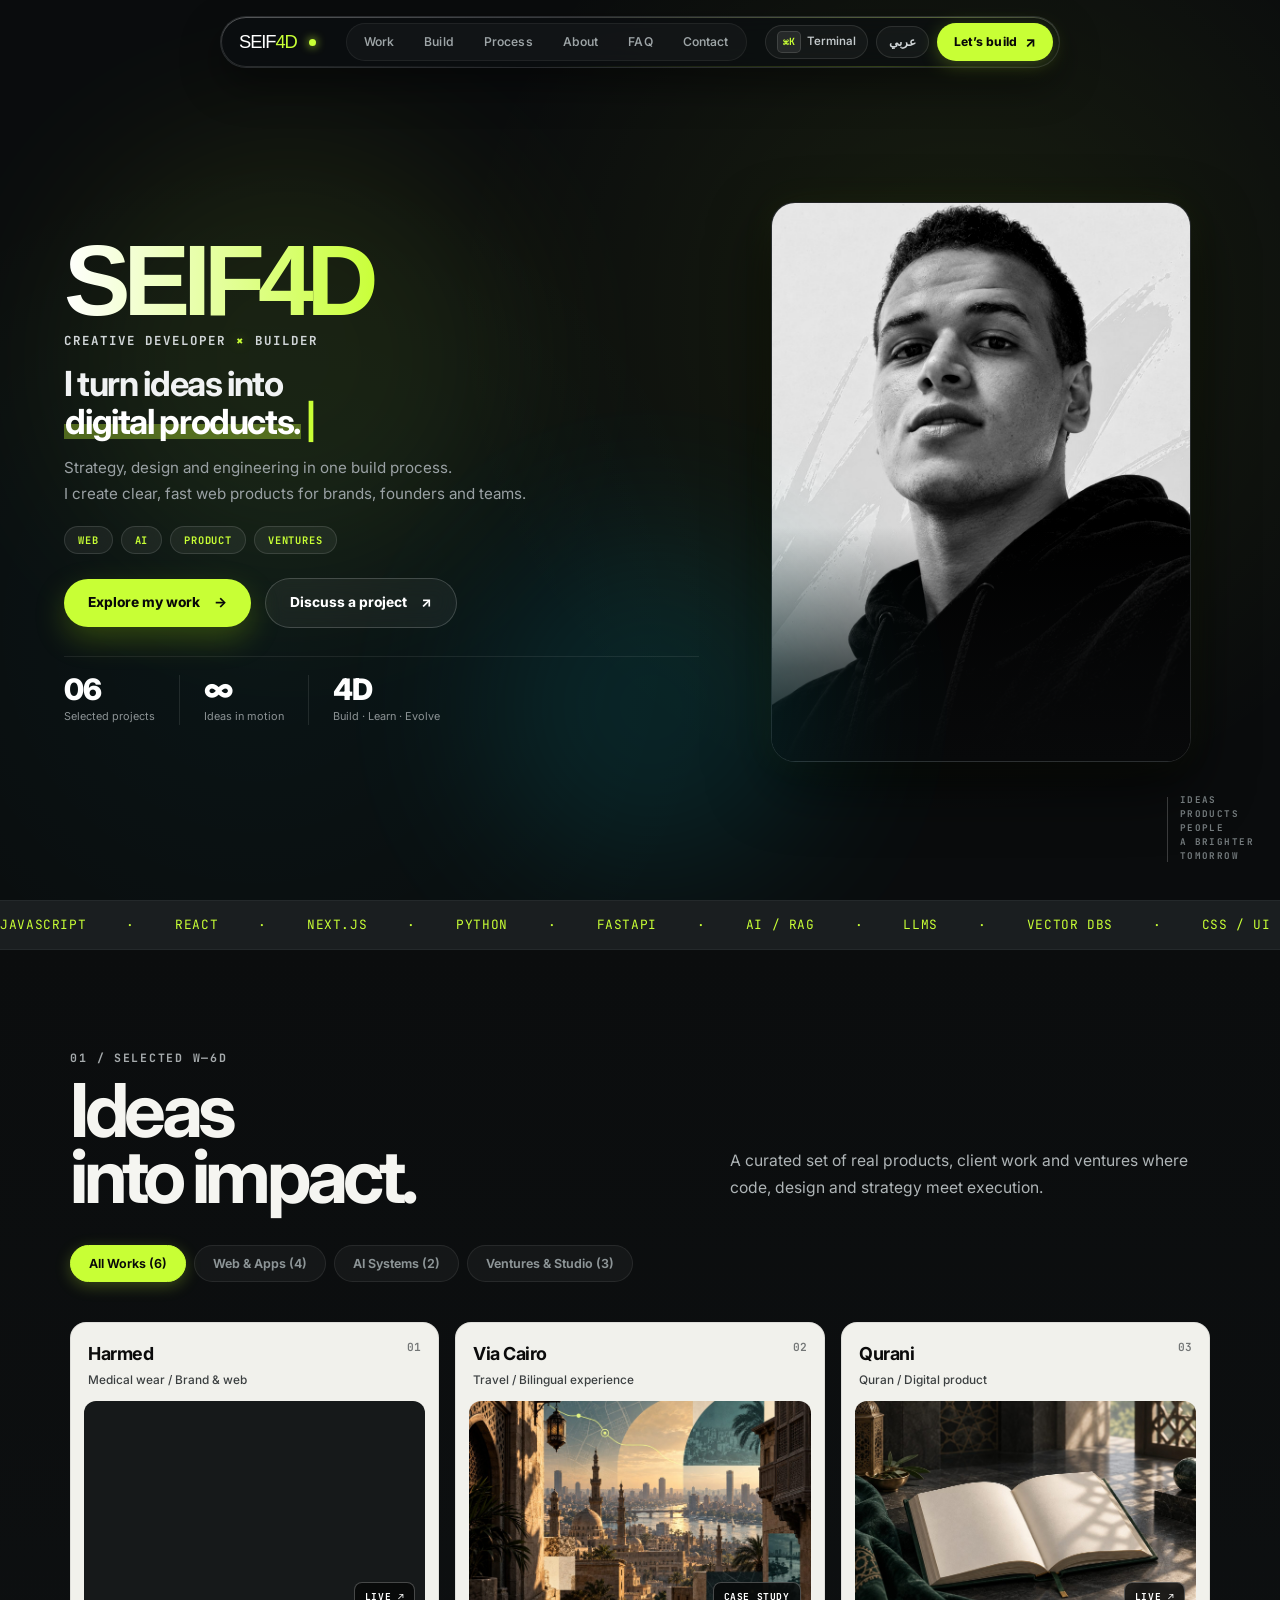
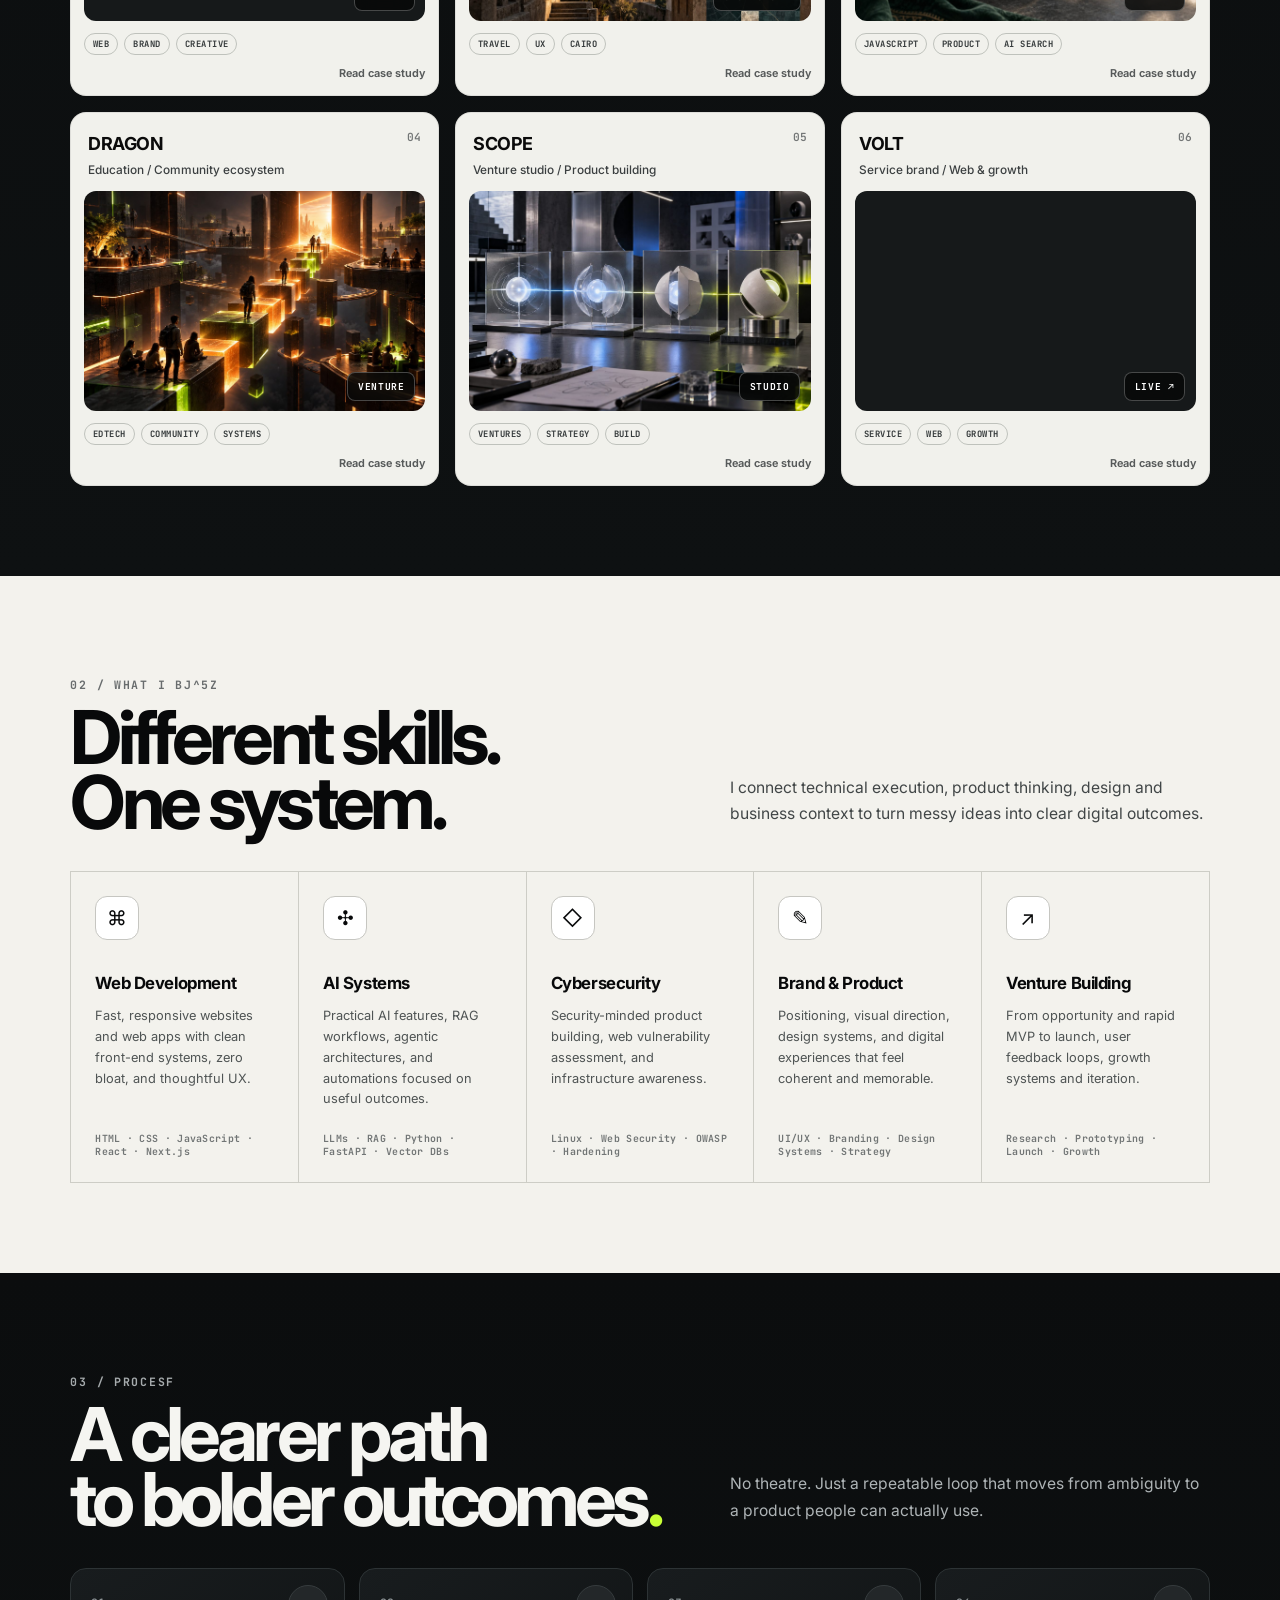
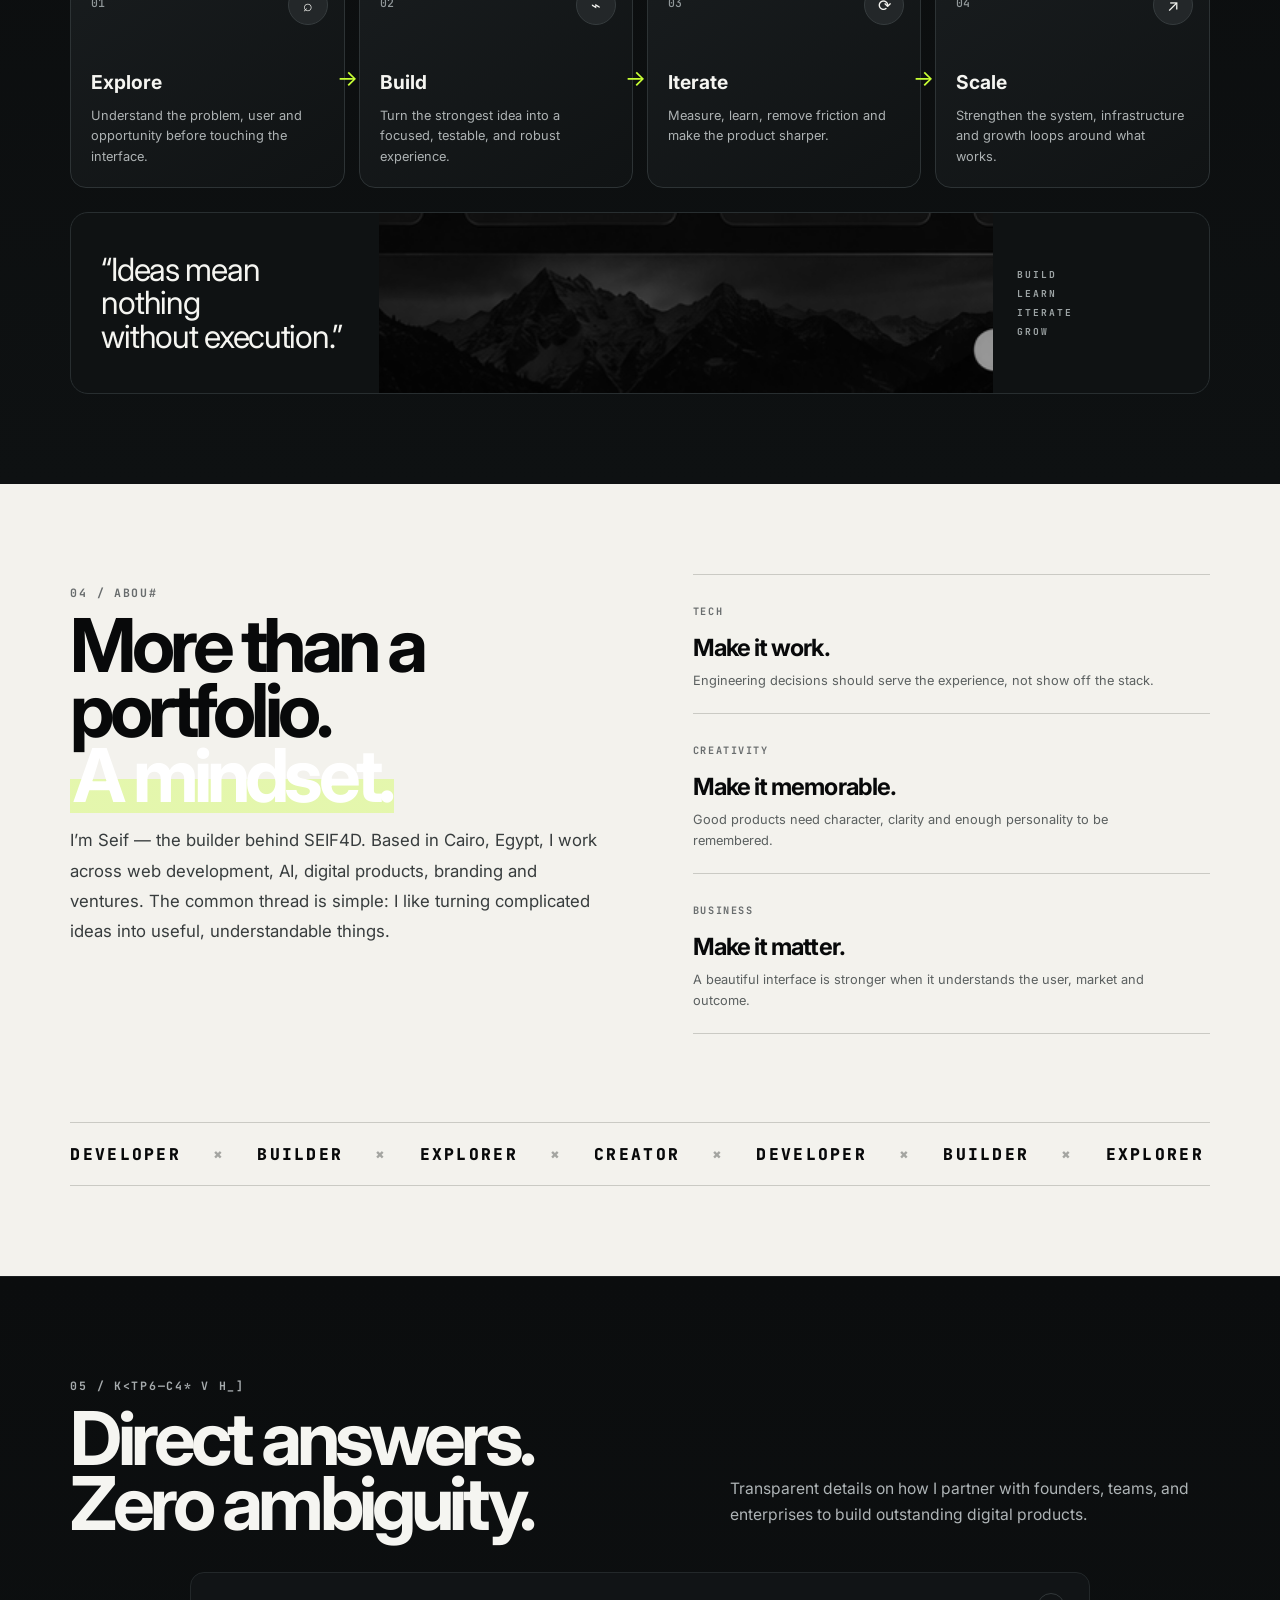
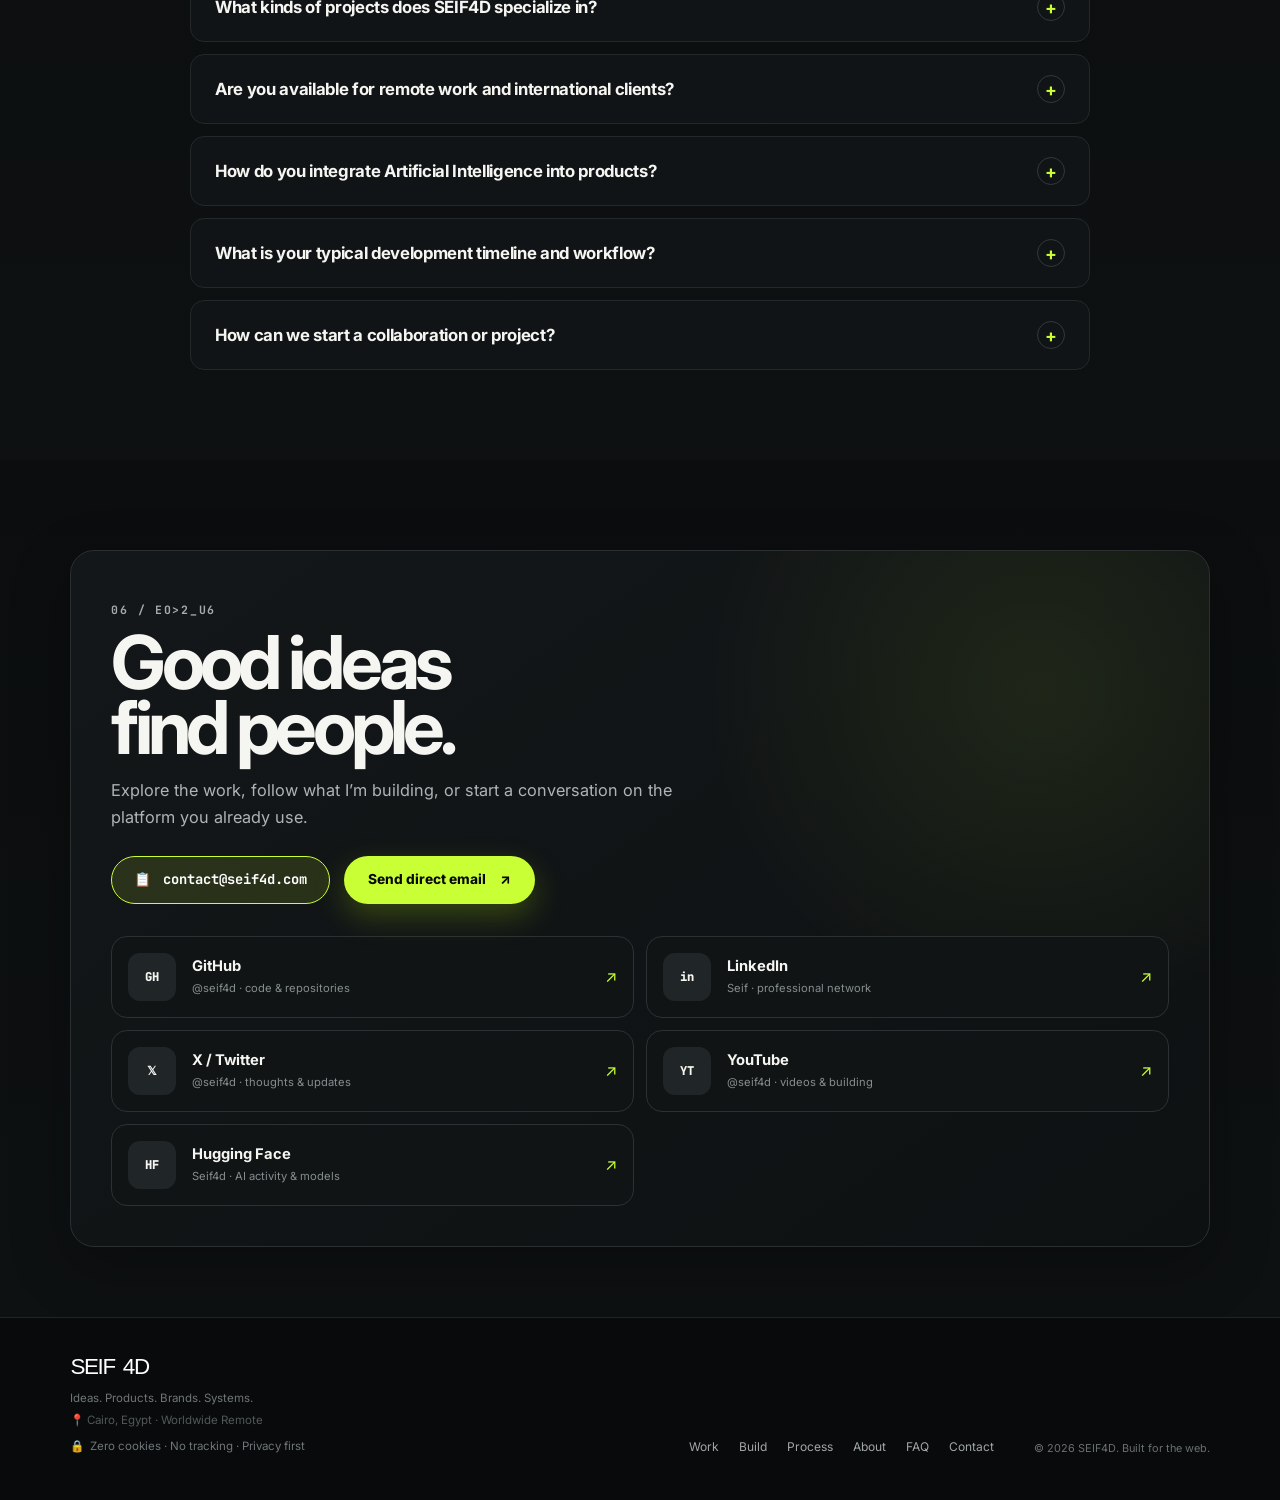
==== commit 625cdb6b: "Add files via upload" ====
--- a/index.html
+++ b/index.html
@@ -27,7 +27,7 @@
   <link rel="alternate" hreflang="x-default" href="https://seif4d.com/">
 
   <!-- Performance Preloads -->
-  <link rel="preload" as="image" href="assets/hero-portrait.png" fetchpriority="high">
+  <link rel="preload" as="image" href="assets/hero-portrait-v2.jpg" fetchpriority="high">
   <link rel="preconnect" href="https://fonts.googleapis.com">
   <link rel="preconnect" href="https://fonts.gstatic.com" crossorigin>
   <link rel="stylesheet" href="https://fonts.googleapis.com/css2?family=Cairo:wght@400;600;700;800;900&family=Inter:wght@300;400;500;600;700;800&family=JetBrains+Mono:wght@400;500;700&display=swap">
@@ -279,7 +279,10 @@
   <!-- Main Site Header -->
   <header class="site-header">
     <a class="brand" href="#top" aria-label="SEIF4D home">
-      SEIF<span>4D</span>
+      <span class="brand-text">SEIF<span>4D</span></span>
+      <span class="brand-status" title="Available for Q4 2026">
+        <span class="pulse-dot" aria-hidden="true"></span>
+      </span>
     </a>
 
     <nav class="desktop-nav" aria-label="Primary navigation">
@@ -349,24 +352,26 @@
     <!-- Hero Section -->
     <section class="hero" id="top" aria-labelledby="hero-title">
       <div class="hero-copy reveal">
-        <!-- Live Availability Badge & Cairo Time (GEO) -->
-        <div class="availability-pill" aria-label="Current status and timezone">
-          <span class="pulse-dot" aria-hidden="true"></span>
-          <span id="cairo-time-badge">Cairo 22:00 • Available for Q4 2026</span>
-        </div>
-
+        <h1 id="hero-title">SEIF4D</h1>
         <p class="kicker"><span data-i18n="hero.kicker1">CREATIVE DEVELOPER</span> <span>×</span> <span data-i18n="hero.kicker2">BUILDER</span></p>
-        <h1 id="hero-title">SEIF4D</h1>
-        <h2 data-i18n="hero.tagline">I don’t fit into one box.<br><mark>So I build my own.</mark></h2>
-        <p class="hero-intro" data-i18n="hero.intro">Design. Code. Ideas. Impact.<br>I build digital products, brands, systems and experiments — from rough idea to something real.</p>
+        <h2 class="typing-cursor" data-i18n="hero.tagline">I turn ideas into<br><mark>digital products.</mark></h2>
+        <p class="hero-intro" data-i18n="hero.intro">Strategy, design and engineering in one build process.<br>I create clear, fast web products for brands, founders and teams.</p>
+
+        <!-- Focus Tags -->
+        <div class="hero-tags" aria-label="Focus areas">
+          <span>WEB</span>
+          <span>AI</span>
+          <span>PRODUCT</span>
+          <span>VENTURES</span>
+        </div>
 
         <div class="hero-actions">
           <a class="button button-lime magnetic" href="#work">
             <span data-i18n="hero.btnWork">Explore my work</span>
             <span>→</span>
           </a>
-          <a class="button button-ghost magnetic" href="#about">
-            <span data-i18n="hero.btnAbout">More about me</span>
+          <a class="button button-ghost magnetic" href="#contact">
+            <span data-i18n="hero.btnAbout">Discuss a project</span>
             <span>↗</span>
           </a>
         </div>
@@ -391,15 +396,9 @@
         <div class="brush brush-a" aria-hidden="true"></div>
         <div class="brush brush-b" aria-hidden="true"></div>
         <div class="hero-photo-wrap">
-          <img src="assets/hero-portrait.png" width="360" height="405" alt="Black and white SEIF4D portrait" fetchpriority="high">
+          <img src="assets/hero-portrait-v2.jpg" width="1254" height="1254" alt="Black and white portrait of Seif" fetchpriority="high" decoding="async">
         </div>
         <p class="scribble" aria-hidden="true" data-i18n="hero.scribble">Different<br>by Design.</p>
-        <div class="hero-tags" aria-label="Focus areas">
-          <span>WEB</span>
-          <span>AI</span>
-          <span>PRODUCT</span>
-          <span>VENTURES</span>
-        </div>
       </div>
 
       <aside class="hero-note reveal" aria-label="SEIF4D ethos">
@@ -407,6 +406,36 @@
         <p data-i18n="hero.ethos">IDEAS<br>PRODUCTS<br>PEOPLE<br>A BRIGHTER<br>TOMORROW</p>
       </aside>
     </section>
+
+    <!-- Tech Ticker Strip -->
+    <div class="tech-ticker" aria-hidden="true">
+      <div class="ticker-track">
+        <span>JAVASCRIPT</span><span>·</span>
+        <span>REACT</span><span>·</span>
+        <span>NEXT.JS</span><span>·</span>
+        <span>PYTHON</span><span>·</span>
+        <span>FASTAPI</span><span>·</span>
+        <span>AI / RAG</span><span>·</span>
+        <span>LLMs</span><span>·</span>
+        <span>VECTOR DBs</span><span>·</span>
+        <span>CSS / UI</span><span>·</span>
+        <span>NODE.JS</span><span>·</span>
+        <span>LINUX</span><span>·</span>
+        <span>WEB SECURITY</span><span>·</span>
+        <span>JAVASCRIPT</span><span>·</span>
+        <span>REACT</span><span>·</span>
+        <span>NEXT.JS</span><span>·</span>
+        <span>PYTHON</span><span>·</span>
+        <span>FASTAPI</span><span>·</span>
+        <span>AI / RAG</span><span>·</span>
+        <span>LLMs</span><span>·</span>
+        <span>VECTOR DBs</span><span>·</span>
+        <span>CSS / UI</span><span>·</span>
+        <span>NODE.JS</span><span>·</span>
+        <span>LINUX</span><span>·</span>
+        <span>WEB SECURITY</span><span>·</span>
+      </div>
+    </div>
 
     <!-- Work Section -->
     <section class="work section-dark" id="work" aria-labelledby="work-title">
@@ -419,16 +448,17 @@
       </div>
 
       <!-- Category Filter Pills -->
-      <div class="filter-bar reveal" role="tablist" aria-label="Filter portfolio projects">
-        <button class="filter-btn active" type="button" data-filter="all" data-i18n="filter.all">All Works (6)</button>
-        <button class="filter-btn" type="button" data-filter="web" data-i18n="filter.web">Web &amp; Apps (3)</button>
-        <button class="filter-btn" type="button" data-filter="ai" data-i18n="filter.ai">AI Systems (2)</button>
-        <button class="filter-btn" type="button" data-filter="venture" data-i18n="filter.venture">Ventures &amp; Studio (2)</button>
-      </div>
+      <div class="filter-bar reveal" role="group" aria-label="Filter portfolio projects">
+        <button class="filter-btn active" type="button" data-filter="all" aria-pressed="true" data-i18n="filter.all">All Works (6)</button>
+        <button class="filter-btn" type="button" data-filter="web" aria-pressed="false" data-i18n="filter.web">Web &amp; Apps (4)</button>
+        <button class="filter-btn" type="button" data-filter="ai" aria-pressed="false" data-i18n="filter.ai">AI Systems (2)</button>
+        <button class="filter-btn" type="button" data-filter="venture" aria-pressed="false" data-i18n="filter.venture">Ventures &amp; Studio (3)</button>
+      </div>
+      <p class="sr-only" id="filter-status" aria-live="polite">Showing 6 projects</p>
 
       <div class="project-grid">
         <!-- Project 01: Harmed -->
-        <article class="project-card light-card reveal" data-tilt data-project-id="harmed" data-category="web">
+        <a href="work/harmed.html" class="project-card stagger-1 light-card reveal" data-tilt data-project-id="harmed" data-category="web" aria-label="Read the Harmed project case study">
           <div class="card-head">
             <div>
               <h3>Harmed</h3>
@@ -437,7 +467,7 @@
             <span>01</span>
           </div>
           <div class="project-media" aria-label="Open Harmed project preview">
-            <img src="assets/harmed.png" width="210" height="135" alt="Harmed project preview" loading="lazy" decoding="async">
+            <img src="assets/harmed-cover-v2.jpg" width="1448" height="1086" alt="Charcoal medical scrubs presented in a precise contemporary studio" loading="lazy" decoding="async">
             <b>LIVE ↗</b>
           </div>
           <div class="card-tags">
@@ -446,10 +476,10 @@
           <div class="card-click-hint">
             <span data-i18n="proj.hint">Quick View <i>↗</i></span>
           </div>
-        </article>
+        </a>
 
         <!-- Project 02: Via Cairo -->
-        <article class="project-card light-card reveal" data-tilt data-project-id="via-cairo" data-category="web">
+        <a href="work/via-cairo.html" class="project-card stagger-2 light-card reveal" data-tilt data-project-id="via-cairo" data-category="web" aria-label="Read the Via Cairo project case study">
           <div class="card-head">
             <div>
               <h3>Via Cairo</h3>
@@ -458,7 +488,7 @@
             <span>02</span>
           </div>
           <div class="project-media" aria-label="Via Cairo case study preview">
-            <img src="assets/via-cairo.png" width="212" height="135" alt="Via Cairo project preview" loading="lazy" decoding="async">
+            <img src="assets/via-cairo-cover-v2.jpg" width="1448" height="1086" alt="Layered Cairo architecture and route map forming a digital travel journey" loading="lazy" decoding="async">
             <b>CASE STUDY</b>
           </div>
           <div class="card-tags">
@@ -467,10 +497,10 @@
           <div class="card-click-hint">
             <span data-i18n="proj.hint">Quick View <i>↗</i></span>
           </div>
-        </article>
+        </a>
 
         <!-- Project 03: Qurani -->
-        <article class="project-card light-card reveal" data-tilt data-project-id="qurani" data-category="ai web">
+        <a href="work/qurani.html" class="project-card stagger-3 light-card reveal" data-tilt data-project-id="qurani" data-category="ai web" aria-label="Read the Qurani project case study">
           <div class="card-head">
             <div>
               <h3>Qurani</h3>
@@ -479,7 +509,7 @@
             <span>03</span>
           </div>
           <div class="project-media" aria-label="Open Qurani project">
-            <img src="assets/qurani.png" width="209" height="135" alt="Qurani project preview" loading="lazy" decoding="async">
+            <img src="assets/qurani-cover-v2.jpg" width="1448" height="1086" alt="An open blank book in a calm architectural reading space" loading="lazy" decoding="async">
             <b>LIVE ↗</b>
           </div>
           <div class="card-tags">
@@ -488,10 +518,10 @@
           <div class="card-click-hint">
             <span data-i18n="proj.hint">Quick View <i>↗</i></span>
           </div>
-        </article>
+        </a>
 
         <!-- Project 04: DRAGON -->
-        <article class="project-card light-card reveal" data-tilt data-project-id="dragon" data-category="venture ai">
+        <a href="work/dragon.html" class="project-card stagger-4 light-card reveal" data-tilt data-project-id="dragon" data-category="venture ai" aria-label="Read the DRAGON venture profile">
           <div class="card-head">
             <div>
               <h3>DRAGON</h3>
@@ -500,7 +530,7 @@
             <span>04</span>
           </div>
           <div class="project-media" aria-label="DRAGON venture preview">
-            <img src="assets/dragon.png" width="210" height="150" alt="DRAGON venture preview" loading="lazy" decoding="async">
+            <img src="assets/dragon-cover-v2.jpg" width="1448" height="1086" alt="Connected learning platforms rising toward an open gateway" loading="lazy" decoding="async">
             <b>VENTURE</b>
           </div>
           <div class="card-tags">
@@ -509,10 +539,10 @@
           <div class="card-click-hint">
             <span data-i18n="proj.hint">Quick View <i>↗</i></span>
           </div>
-        </article>
+        </a>
 
         <!-- Project 05: SCOPE -->
-        <article class="project-card light-card reveal" data-tilt data-project-id="scope" data-category="venture">
+        <a href="work/scope.html" class="project-card stagger-5 light-card reveal" data-tilt data-project-id="scope" data-category="venture" aria-label="Read the SCOPE studio profile">
           <div class="card-head">
             <div>
               <h3>SCOPE</h3>
@@ -521,7 +551,7 @@
             <span>05</span>
           </div>
           <div class="project-media" aria-label="SCOPE venture preview">
-            <img src="assets/scope.png" width="212" height="150" alt="SCOPE venture studio preview" loading="lazy" decoding="async">
+            <img src="assets/scope-cover-v2.jpg" width="1448" height="1086" alt="A luminous idea evolving through four physical product prototypes" loading="lazy" decoding="async">
             <b>STUDIO</b>
           </div>
           <div class="card-tags">
@@ -530,10 +560,10 @@
           <div class="card-click-hint">
             <span data-i18n="proj.hint">Quick View <i>↗</i></span>
           </div>
-        </article>
+        </a>
 
         <!-- Project 06: VOLT -->
-        <article class="project-card light-card reveal" data-tilt data-project-id="volt" data-category="web venture">
+        <a href="work/volt.html" class="project-card stagger-6 light-card reveal" data-tilt data-project-id="volt" data-category="web venture" aria-label="Read the VOLT project case study">
           <div class="card-head">
             <div>
               <h3>VOLT</h3>
@@ -542,7 +572,7 @@
             <span>06</span>
           </div>
           <div class="project-media" aria-label="Open VOLT website">
-            <img src="assets/volt.png" width="209" height="150" alt="VOLT project preview" loading="lazy" decoding="async">
+            <img src="assets/volt-cover-v2.jpg" width="1448" height="1086" alt="A luminous service path connecting inquiry, schedule and delivery" loading="lazy" decoding="async">
             <b>LIVE ↗</b>
           </div>
           <div class="card-tags">
@@ -551,7 +581,7 @@
           <div class="card-click-hint">
             <span data-i18n="proj.hint">Quick View <i>↗</i></span>
           </div>
-        </article>
+        </a>
       </div>
     </section>
 
@@ -566,31 +596,31 @@
       </div>
 
       <div class="capability-grid">
-        <article class="capability reveal">
+        <article class="capability stagger-1 reveal">
           <span>⌘</span>
           <h3 data-i18n="build.c1.title">Web Development</h3>
           <p data-i18n="build.c1.desc">Fast, responsive websites and web apps with clean front-end systems, zero bloat, and thoughtful UX.</p>
           <small>HTML · CSS · JavaScript · React · Next.js</small>
         </article>
-        <article class="capability reveal">
+        <article class="capability stagger-2 reveal">
           <span>✣</span>
           <h3 data-i18n="build.c2.title">AI Systems</h3>
           <p data-i18n="build.c2.desc">Practical AI features, RAG workflows, agentic architectures, and automations focused on useful outcomes.</p>
           <small>LLMs · RAG · Python · FastAPI · Vector DBs</small>
         </article>
-        <article class="capability reveal">
+        <article class="capability stagger-3 reveal">
           <span>◇</span>
           <h3 data-i18n="build.c3.title">Cybersecurity</h3>
           <p data-i18n="build.c3.desc">Security-minded product building, web vulnerability assessment, and infrastructure awareness.</p>
           <small>Linux · Web Security · OWASP · Hardening</small>
         </article>
-        <article class="capability reveal">
+        <article class="capability stagger-4 reveal">
           <span>✎</span>
           <h3 data-i18n="build.c4.title">Brand &amp; Product</h3>
           <p data-i18n="build.c4.desc">Positioning, visual direction, design systems, and digital experiences that feel coherent and memorable.</p>
           <small>UI/UX · Branding · Design Systems · Strategy</small>
         </article>
-        <article class="capability reveal">
+        <article class="capability stagger-5 reveal">
           <span>↗</span>
           <h3 data-i18n="build.c5.title">Venture Building</h3>
           <p data-i18n="build.c5.desc">From opportunity and rapid MVP to launch, user feedback loops, growth systems and iteration.</p>
@@ -610,25 +640,25 @@
       </div>
 
       <ol class="process-track">
-        <li class="reveal">
+        <li class="stagger-1 reveal">
           <b>01</b>
           <i>⌕</i>
           <h3 data-i18n="process.s1.title">Explore</h3>
           <p data-i18n="process.s1.desc">Understand the problem, user and opportunity before touching the interface.</p>
         </li>
-        <li class="reveal">
+        <li class="stagger-2 reveal">
           <b>02</b>
           <i>⌁</i>
           <h3 data-i18n="process.s2.title">Build</h3>
           <p data-i18n="process.s2.desc">Turn the strongest idea into a focused, testable, and robust experience.</p>
         </li>
-        <li class="reveal">
+        <li class="stagger-3 reveal">
           <b>03</b>
           <i>⟳</i>
           <h3 data-i18n="process.s3.title">Iterate</h3>
           <p data-i18n="process.s3.desc">Measure, learn, remove friction and make the product sharper.</p>
         </li>
-        <li class="reveal">
+        <li class="stagger-4 reveal">
           <b>04</b>
           <i>↗</i>
           <h3 data-i18n="process.s4.title">Scale</h3>
@@ -677,10 +707,16 @@
       </div>
 
       <div class="identity-strip reveal" aria-label="SEIF4D focus">
-        <span data-i18n="about.id1">DEVELOPER</span><i>×</i>
-        <span data-i18n="about.id2">BUILDER</span><i>×</i>
-        <span data-i18n="about.id3">EXPLORER</span><i>×</i>
-        <span data-i18n="about.id4">CREATOR</span>
+        <div class="identity-strip-track">
+          <span data-i18n="about.id1">DEVELOPER</span><i>×</i>
+          <span data-i18n="about.id2">BUILDER</span><i>×</i>
+          <span data-i18n="about.id3">EXPLORER</span><i>×</i>
+          <span data-i18n="about.id4">CREATOR</span><i>×</i>
+          <span>DEVELOPER</span><i>×</i>
+          <span>BUILDER</span><i>×</i>
+          <span>EXPLORER</span><i>×</i>
+          <span>CREATOR</span><i>×</i>
+        </div>
       </div>
     </section>
 
@@ -814,14 +850,6 @@
             <div>
               <b>Hugging Face</b>
               <small>Seif4d · AI activity &amp; models</small>
-            </div>
-            <i>↗</i>
-          </a>
-          <a href="https://wa.me/201000000000?text=Hi%20Seif,%20I%20saw%20your%20portfolio%20and%20would%20like%20to%20collaborate!" target="_blank" rel="noopener noreferrer">
-            <span>WA</span>
-            <div>
-              <b>WhatsApp</b>
-              <small>Direct message · client chat</small>
             </div>
             <i>↗</i>
           </a>
@@ -882,14 +910,14 @@
       </svg>
       <small data-i18n="nav.about">About</small>
     </a>
-    <button type="button" data-open-menu aria-label="Open navigation menu" aria-controls="mobile-sheet" aria-expanded="false">
+    <a href="#contact" data-section="contact" aria-label="Contact Seif">
       <svg class="app-icon" width="18" height="18" viewBox="0 0 24 24" fill="none" stroke="currentColor" stroke-width="1.85" stroke-linecap="round" stroke-linejoin="round" aria-hidden="true">
         <line x1="4" x2="20" y1="6" y2="6"/>
         <line x1="4" x2="20" y1="12" y2="12"/>
         <line x1="4" x2="20" y1="18" y2="18"/>
       </svg>
-      <small data-i18n="nav.more">More</small>
-    </button>
+      <small data-i18n="nav.contact">Contact</small>
+    </a>
   </nav>
 
   <!-- Project Detail Drawer Modal -->
@@ -901,7 +929,7 @@
       </div>
       <div class="drawer-body">
         <div class="drawer-img-wrap">
-          <img id="drawer-img" src="assets/harmed.png" alt="Project preview">
+          <img id="drawer-img" src="assets/harmed-cover-v2.jpg" alt="Project preview">
         </div>
         <div class="drawer-title-block">
           <h2 id="drawer-title">Harmed</h2>
@@ -969,6 +997,11 @@
     </div>
   </div>
 
+  <!-- Back to Top -->
+  <button class="back-to-top" id="back-to-top" type="button" aria-label="Back to top" title="Back to top">
+    <svg width="20" height="20" viewBox="0 0 24 24" fill="none" stroke="currentColor" stroke-width="2.5" stroke-linecap="round" stroke-linejoin="round"><polyline points="18 15 12 9 6 15"/></svg>
+  </button>
+
   <!-- Toast Notification Container -->
   <div class="toast-container" id="toast-container" aria-live="polite"></div>
 
--- a/style.css
+++ b/style.css
@@ -36,6 +36,9 @@
 [dir="rtl"] {
   font-family: var(--sans-ar);
 }
+[dir="rtl"] body {
+  font-family: var(--sans-ar);
+}
 [dir="rtl"] .brand,
 [dir="rtl"] .hero h1 {
   letter-spacing: -0.02em;
@@ -50,6 +53,17 @@
 
 *, *::before, *::after {
   box-sizing: border-box;
+}
+.sr-only {
+  position: absolute;
+  width: 1px;
+  height: 1px;
+  padding: 0;
+  margin: -1px;
+  overflow: hidden;
+  clip: rect(0, 0, 0, 0);
+  white-space: nowrap;
+  border: 0;
 }
 
 html {
@@ -176,91 +190,129 @@
    ========================================================================== */
 .site-header {
   position: fixed;
-  top: 14px;
+  top: 16px;
   left: 50%;
   transform: translateX(-50%);
   z-index: 500;
-  width: min(94vw, 1280px);
-  height: 64px;
-  display: grid;
-  grid-template-columns: auto 1fr auto;
-  align-items: center;
-  gap: 20px;
-  padding: 0 16px 0 22px;
+  width: auto;
+  min-width: min(94vw, 840px);
+  max-width: min(94vw, 1060px);
+  height: 52px;
+  display: flex;
+  align-items: center;
+  justify-content: space-between;
+  gap: 16px;
+  padding: 4px 6px 4px 18px;
   border: 1px solid rgba(255, 255, 255, 0.12);
-  background: rgba(11, 13, 15, 0.78);
-  box-shadow: 0 14px 40px rgba(0, 0, 0, 0.25);
-  backdrop-filter: blur(20px) saturate(140%);
-  border-radius: 18px;
-  transition: background 0.3s, border-color 0.3s, transform 0.3s;
+  background: rgba(12, 15, 17, 0.72);
+  box-shadow: 0 16px 40px rgba(0, 0, 0, 0.45), 
+              inset 0 1px 0 rgba(255, 255, 255, 0.18);
+  backdrop-filter: blur(24px) saturate(180%);
+  -webkit-backdrop-filter: blur(24px) saturate(180%);
+  border-radius: 999px;
+  transition: all 0.35s cubic-bezier(0.16, 1, 0.3, 1);
+}
+
+.site-header::after {
+  content: "";
+  position: absolute;
+  inset: 0;
+  border-radius: inherit;
+  padding: 1px;
+  background: linear-gradient(135deg, rgba(255,255,255,0.2) 0%, transparent 40%, rgba(200,255,53,0.25) 80%, transparent 100%);
+  mask: linear-gradient(#fff 0 0) content-box, linear-gradient(#fff 0 0);
+  mask-composite: exclude;
+  -webkit-mask: linear-gradient(#fff 0 0) content-box, linear-gradient(#fff 0 0);
+  -webkit-mask-composite: xor;
+  pointer-events: none;
+  opacity: 0.8;
+  transition: opacity 0.3s ease;
+}
+
+.site-header:hover::after {
+  opacity: 1;
 }
 
 .site-header.scrolled {
-  background: rgba(10, 12, 13, 0.94);
-  border-color: rgba(255, 255, 255, 0.18);
-  box-shadow: 0 16px 45px rgba(0, 0, 0, 0.4);
-}
-
+  top: 12px;
+  height: 48px;
+  background: rgba(10, 12, 14, 0.92);
+  border-color: rgba(255, 255, 255, 0.16);
+  box-shadow: 0 20px 50px rgba(0, 0, 0, 0.7),
+              0 0 25px rgba(200, 255, 53, 0.08),
+              inset 0 1px 0 rgba(255, 255, 255, 0.15);
+}
+
+/* Brand HUD */
 .brand {
   font-family: var(--display);
-  font-size: 1.22rem;
-  letter-spacing: -0.065em;
+  font-size: 1.15rem;
+  letter-spacing: -0.06em;
   line-height: 1;
   display: inline-flex;
   align-items: center;
+  gap: 8px;
+  color: #fff;
+  text-decoration: none;
+  padding: 4px 8px 4px 0;
+}
+.brand-text span {
+  color: var(--lime);
+}
+.brand-status {
+  display: inline-flex;
+  align-items: center;
+  justify-content: center;
+  padding: 2px 4px;
+}
+.brand-status .pulse-dot {
+  width: 7px;
+  height: 7px;
+  background: var(--lime);
+  border-radius: 50%;
+  box-shadow: 0 0 10px var(--lime);
+  animation: pulse-dot 2s infinite ease-in-out;
+}
+
+/* Desktop Navigation — Floating Pill Segment */
+.desktop-nav {
+  display: flex;
+  align-items: center;
   gap: 4px;
-}
-.brand span {
-  color: var(--lime);
-}
-
-.desktop-nav {
-  display: flex;
-  align-items: center;
-  justify-content: center;
-  gap: 26px;
-  font-size: 0.82rem;
-  color: #cfd4d6;
+  padding: 3px 4px;
+  background: rgba(255, 255, 255, 0.03);
+  border: 1px solid rgba(255, 255, 255, 0.06);
+  border-radius: 999px;
 }
 .desktop-nav a {
   position: relative;
-  padding: 8px 0;
-  transition: color var(--transition);
-}
-.desktop-nav a::after {
-  content: "";
-  position: absolute;
-  left: 0;
-  right: 100%;
-  bottom: 2px;
-  height: 2px;
+  padding: 6px 13px;
+  font-size: 0.76rem;
+  font-weight: 550;
+  letter-spacing: 0.01em;
+  color: #9ea5a7;
+  border-radius: 999px;
+  transition: all 0.25s cubic-bezier(0.16, 1, 0.3, 1);
+  text-decoration: none;
+  white-space: nowrap;
+}
+.desktop-nav a:hover,
+.desktop-nav a:focus-visible {
+  color: #fff;
+  background: rgba(255, 255, 255, 0.08);
+}
+.desktop-nav a.active {
+  color: #080808;
   background: var(--lime);
-  transition: right 0.25s ease;
-}
-[dir="rtl"] .desktop-nav a::after {
-  left: 100%;
-  right: 0;
-  transition: left 0.25s ease;
-}
-.desktop-nav a:hover::after,
-.desktop-nav a:focus-visible::after,
-.desktop-nav a.active::after {
-  right: 0;
-}
-[dir="rtl"] .desktop-nav a:hover::after,
-[dir="rtl"] .desktop-nav a:focus-visible::after,
-[dir="rtl"] .desktop-nav a.active::after {
-  left: 0;
-}
-.desktop-nav a.active {
-  color: #fff;
-  font-weight: 600;
-}
-
+  font-weight: 750;
+  box-shadow: 0 2px 12px rgba(200, 255, 53, 0.3);
+}
+
+/* Header Controls Cockpit */
 .header-controls {
   display: flex;
   align-items: center;
-  gap: 10px;
+  gap: 8px;
 }
 
 /* Command Palette Trigger Button */
@@ -268,99 +320,117 @@
   display: inline-flex;
   align-items: center;
   gap: 6px;
-  padding: 6px 12px;
-  background: rgba(255, 255, 255, 0.05);
-  border: 1px solid rgba(255, 255, 255, 0.14);
+  padding: 5px 11px;
+  background: rgba(255, 255, 255, 0.04);
+  border: 1px solid rgba(255, 255, 255, 0.1);
   border-radius: 999px;
-  font-size: 0.74rem;
+  font-size: 0.72rem;
+  font-weight: 550;
   color: #c5cbcd;
-  transition: all var(--transition);
+  cursor: pointer;
+  transition: all 0.2s ease;
 }
 .cmd-btn:hover {
-  background: rgba(255, 255, 255, 0.1);
-  border-color: var(--lime);
+  background: rgba(255, 255, 255, 0.09);
+  border-color: rgba(200, 255, 53, 0.4);
   color: #fff;
+  transform: translateY(-1px);
 }
 .cmd-key {
   display: inline-flex;
   align-items: center;
-  padding: 2px 6px;
+  padding: 2px 5px;
   font-family: var(--mono);
-  font-size: 0.65rem;
+  font-size: 0.62rem;
+  font-weight: 700;
   background: rgba(255, 255, 255, 0.08);
-  border-radius: 6px;
+  border-radius: 5px;
   border: 1px solid rgba(255, 255, 255, 0.12);
   color: var(--lime);
 }
 
-/* Sound and Language Utility Buttons */
-.tool-btn {
-  display: inline-grid;
-  place-items: center;
-  width: 38px;
-  height: 38px;
-  border-radius: 50%;
-  background: rgba(255, 255, 255, 0.05);
-  border: 1px solid rgba(255, 255, 255, 0.12);
+/* Language Switcher Jewel */
+.lang-btn {
+  display: inline-flex;
+  align-items: center;
+  justify-content: center;
+  padding: 5px 12px;
+  height: 32px;
+  border-radius: 999px;
+  background: rgba(255, 255, 255, 0.04);
+  border: 1px solid rgba(255, 255, 255, 0.1);
   color: #d1d6d8;
-  font-size: 0.88rem;
-  transition: all var(--transition);
-}
-.tool-btn:hover {
-  background: rgba(255, 255, 255, 0.12);
-  border-color: var(--lime);
-  color: var(--lime);
+  font-family: var(--sans);
+  font-weight: 700;
+  font-size: 0.74rem;
+  cursor: pointer;
+  transition: all 0.2s ease;
+}
+.lang-btn:hover {
+  background: rgba(255, 255, 255, 0.1);
+  border-color: rgba(255, 255, 255, 0.25);
+  color: #fff;
   transform: translateY(-1px);
 }
-.tool-btn.active {
-  color: var(--lime);
-  border-color: rgba(200, 255, 53, 0.4);
-}
-
-.lang-btn {
-  font-weight: 700;
-  font-size: 0.72rem;
-  letter-spacing: 0.05em;
-  padding: 0 10px;
-  width: auto;
-  border-radius: 999px;
-}
-
+
+/* Header CTA — Liquid Lime Button */
 .header-cta {
   display: inline-flex;
-  gap: 10px;
-  align-items: center;
-  padding: 9px 18px;
-  border: 1px solid rgba(255, 255, 255, 0.16);
+  align-items: center;
+  gap: 8px;
+  padding: 7px 16px;
   border-radius: 999px;
-  font-size: 0.78rem;
-  font-weight: 650;
-  background: rgba(255, 255, 255, 0.04);
-  transition: all var(--transition);
+  font-size: 0.76rem;
+  font-weight: 750;
+  letter-spacing: 0.01em;
+  background: var(--lime);
+  color: #080808;
+  border: 1px solid transparent;
+  box-shadow: 0 4px 18px rgba(200, 255, 53, 0.25);
+  text-decoration: none;
+  white-space: nowrap;
+  transition: all 0.25s cubic-bezier(0.16, 1, 0.3, 1);
 }
 .header-cta:hover {
-  background: var(--paper);
-  color: #090909;
-  border-color: var(--paper);
-  transform: translateY(-1px);
-}
-.header-cta span {
-  font-size: 0.95rem;
-}
-
+  background: var(--lime-2);
+  transform: translateY(-1px) scale(1.02);
+  box-shadow: 0 8px 25px rgba(200, 255, 53, 0.45);
+  color: #080808;
+}
+.header-cta span:last-child {
+  font-size: 0.88rem;
+  transition: transform 0.2s ease;
+}
+.header-cta:hover span:last-child {
+  transform: translate(2px, -2px);
+}
+[dir="rtl"] .header-cta:hover span:last-child {
+  transform: translate(-2px, -2px);
+}
+
+/* Menu Button */
 .menu-btn {
   display: none;
-  background: none;
-  border: 0;
-  padding: 8px;
+  background: rgba(255, 255, 255, 0.06);
+  border: 1px solid rgba(255, 255, 255, 0.12);
+  border-radius: 50%;
+  width: 36px;
+  height: 36px;
+  padding: 0;
+  place-items: center;
   cursor: pointer;
+  transition: all 0.2s ease;
+}
+.menu-btn:hover {
+  background: rgba(255, 255, 255, 0.12);
+  border-color: rgba(255, 255, 255, 0.25);
 }
 .menu-btn span {
   display: block;
-  width: 22px;
+  width: 16px;
   height: 2px;
   background: #fff;
-  margin: 5px 0;
+  margin: 3px 0;
   border-radius: 2px;
   transition: transform 0.3s, opacity 0.3s;
 }
@@ -501,14 +571,14 @@
    Hero Section
    ========================================================================== */
 .hero {
-  background: var(--paper);
-  color: var(--ink);
-  min-height: 800px;
-  padding: 120px max(5.5vw, 28px) 0;
+  background: var(--black);
+  color: var(--text);
+  min-height: 100vh;
+  padding: 96px max(5vw, 32px) 32px;
   display: grid;
-  grid-template-columns: minmax(0, 1.05fr) minmax(360px, 0.88fr) minmax(110px, 0.18fr);
-  align-items: end;
-  gap: 32px;
+  grid-template-columns: minmax(0, 1.15fr) minmax(340px, 0.85fr);
+  align-items: center;
+  gap: 48px;
   position: relative;
   overflow: hidden;
 }
@@ -516,57 +586,112 @@
   content: "";
   position: absolute;
   inset: 0;
-  background: linear-gradient(90deg, transparent 0 66%, rgba(0,0,0,0.018) 66% 100%),
-              repeating-linear-gradient(90deg, transparent 0 109px, rgba(0,0,0,0.03) 110px);
+  background: radial-gradient(circle at 75% 35%, rgba(200, 255, 53, 0.08), transparent 45%),
+              radial-gradient(circle at 20% 70%, rgba(0, 240, 255, 0.04), transparent 40%),
+              linear-gradient(to bottom, rgba(10, 12, 13, 0.2), var(--black));
   pointer-events: none;
+  z-index: 0;
 }
 .hero-copy {
-  align-self: start;
-  padding-top: 36px;
+  align-self: center;
+  padding-top: 0;
   position: relative;
   z-index: 3;
+  display: flex;
+  flex-direction: column;
 }
 .kicker, .section-index {
   font: 700 0.72rem/1.3 var(--mono);
   letter-spacing: 0.15em;
   text-transform: uppercase;
 }
+.kicker {
+  display: inline-flex;
+  align-items: center;
+  gap: 10px;
+  font-size: 0.78rem;
+  letter-spacing: 0.16em;
+  margin: 0 0 16px;
+  color: #fff;
+}
 .kicker span {
-  color: #777;
+  color: #d1d6d8;
+}
+.kicker span:nth-child(2) {
+  color: var(--lime);
+  font-weight: 900;
+  text-shadow: 0 0 12px var(--lime-glow);
 }
 .hero h1 {
   font-family: var(--display);
-  font-size: clamp(5.6rem, 10.5vw, 9.8rem);
-  letter-spacing: -0.08em;
-  line-height: 0.8;
-  margin: 18px 0 16px;
+  font-size: clamp(4.4rem, 7.8vw, 7.6rem);
+  letter-spacing: -0.07em;
+  line-height: 0.84;
+  margin: 0 0 10px;
   font-weight: 900;
+  background: linear-gradient(135deg, #ffffff 30%, #c8ff35 75%, #ffffff 100%);
+  background-size: 200% auto;
+  -webkit-background-clip: text;
+  background-clip: text;
+  color: transparent;
+  animation: gradient-sweep 8s ease infinite;
 }
 .hero h2 {
-  font-size: clamp(1.9rem, 3.1vw, 3.25rem);
-  line-height: 1.02;
-  letter-spacing: -0.05em;
-  margin: 0;
-  max-width: 740px;
+  font-size: clamp(1.75rem, 2.7vw, 2.85rem);
+  line-height: 1.1;
+  letter-spacing: -0.04em;
+  margin: 0 0 14px;
+  max-width: 680px;
+  color: #f0f2f3;
 }
 .hero h2 mark, .about h2 mark {
-  background: linear-gradient(180deg, transparent 50%, var(--lime) 50% 92%, transparent 92%);
-  color: inherit;
+  background: linear-gradient(180deg, transparent 55%, rgba(200, 255, 53, 0.35) 55% 92%, transparent 92%);
+  color: #fff;
   padding: 0 0.04em;
 }
 .hero-intro {
-  font-size: 1.02rem;
+  font-size: 0.95rem;
   line-height: 1.68;
-  max-width: 530px;
-  color: #383c3e;
-  margin: 22px 0 0;
+  max-width: 520px;
+  color: #9aa1a4;
+  margin: 0 0 20px;
+}
+
+.hero-tags {
+  display: flex;
+  align-items: center;
+  gap: 8px;
+  flex-wrap: wrap;
+  margin: 0 0 24px;
+  position: relative;
+  z-index: 3;
+}
+.hero-tags span {
+  padding: 5px 13px;
+  border-radius: 999px;
+  font-family: var(--mono);
+  font-size: 0.65rem;
+  font-weight: 700;
+  letter-spacing: 0.08em;
+  background: rgba(255, 255, 255, 0.06);
+  border: 1px solid rgba(255, 255, 255, 0.12);
+  color: var(--lime);
+  backdrop-filter: blur(10px);
+  transition: all 0.25s ease;
+}
+.hero-tags span:hover {
+  background: rgba(200, 255, 53, 0.15);
+  border-color: var(--lime);
+  color: #fff;
+  transform: translateY(-2px);
+  box-shadow: 0 4px 14px rgba(200, 255, 53, 0.25);
 }
 
 .hero-actions {
   display: flex;
   align-items: center;
   gap: 14px;
-  margin-top: 32px;
+  margin: 0 0 28px;
 }
 .button {
   display: inline-flex;
@@ -574,175 +699,156 @@
   justify-content: center;
   gap: 14px;
   border-radius: 999px;
-  padding: 14px 24px;
+  padding: 13px 24px;
   font-weight: 750;
-  font-size: 0.88rem;
+  font-size: 0.86rem;
   transition: transform 0.2s, box-shadow 0.2s, background 0.2s, color 0.2s;
 }
 .button-lime {
   background: var(--lime);
   color: #080808;
-  box-shadow: 0 12px 30px rgba(161, 220, 0, 0.22);
+  box-shadow: 0 12px 30px rgba(161, 220, 0, 0.25);
 }
 .button-lime:hover {
   background: var(--lime-2);
-  box-shadow: 0 16px 40px rgba(161, 220, 0, 0.35);
+  box-shadow: 0 16px 40px rgba(161, 220, 0, 0.4);
   transform: translateY(-2px);
 }
 .button-ghost {
-  border: 1px solid #b8b9b4;
-  background: rgba(255, 255, 255, 0.35);
-  color: #111;
+  border: 1px solid rgba(255, 255, 255, 0.18);
+  background: rgba(255, 255, 255, 0.05);
+  color: #fff;
+  backdrop-filter: blur(10px);
 }
 .button-ghost:hover {
-  background: #0b0b0b;
-  color: #fff;
-  border-color: #0b0b0b;
+  background: #fff;
+  color: #0b0b0b;
+  border-color: #fff;
   transform: translateY(-2px);
 }
 
 .hero-stats {
   display: flex;
-  margin: 36px 0 46px;
-  padding: 0;
+  margin: 0;
+  padding: 18px 0 0;
+  border-top: 1px solid rgba(255, 255, 255, 0.08);
 }
 .hero-stats > div {
-  padding: 0 28px;
-  border-right: 1px solid #c9c9c2;
-  min-width: 120px;
+  padding: 0 24px;
+  border-right: 1px solid rgba(255, 255, 255, 0.1);
+  min-width: 100px;
 }
 [dir="rtl"] .hero-stats > div {
   border-right: none;
-  border-left: 1px solid #c9c9c2;
+  border-left: 1px solid rgba(255, 255, 255, 0.1);
 }
 .hero-stats > div:first-child {
   padding-left: 0;
 }
 [dir="rtl"] .hero-stats > div:first-child {
-  padding-left: 28px;
+  padding-left: 24px;
   padding-right: 0;
 }
 .hero-stats > div:last-child {
   border: 0;
 }
 .hero-stats dt {
-  font-size: 2.1rem;
+  font-size: 1.85rem;
   font-weight: 850;
-  letter-spacing: -0.06em;
+  letter-spacing: -0.05em;
   line-height: 1;
+  color: #fff;
 }
 .hero-stats dd {
-  margin: 6px 0 0;
-  font-size: 0.72rem;
-  color: #666;
+  margin: 4px 0 0;
+  font-size: 0.68rem;
+  color: #8c9395;
 }
 
 .hero-art {
-  height: 620px;
+  height: min(560px, 75vh);
   position: relative;
-  align-self: end;
-  isolation: isolate;
-}
+  display: flex;
+  align-items: center;
+  justify-content: center;
+  z-index: 2;
+}
+.hero-art::before {
+  content: "";
+  position: absolute;
+  width: 340px;
+  height: 340px;
+  border-radius: 50%;
+  background: radial-gradient(circle, rgba(200, 255, 53, 0.15) 0%, rgba(0, 240, 255, 0.06) 50%, transparent 70%);
+  filter: blur(50px);
+  z-index: 1;
+  pointer-events: none;
+}
+
 .hero-photo-wrap {
-  position: absolute;
-  inset: 50px 0 0 0;
+  position: relative;
+  width: 100%;
+  max-width: 420px;
+  height: 100%;
   display: flex;
   align-items: flex-end;
   justify-content: center;
-  z-index: 3;
+  z-index: 2;
   overflow: hidden;
+  border-radius: 24px;
+  background: radial-gradient(circle at 50% 25%, #181d1f 0%, #0f1214 70%, #08090a 100%);
+  border: 1px solid rgba(255, 255, 255, 0.1);
+  box-shadow: 0 24px 60px rgba(0, 0, 0, 0.7), 0 0 35px rgba(200, 255, 53, 0.06);
 }
 .hero-photo-wrap::after {
   content: "";
   position: absolute;
   inset: auto 0 0;
-  height: 38%;
-  background: linear-gradient(transparent, var(--paper));
+  height: 42%;
+  background: linear-gradient(to bottom, transparent 0%, rgba(8, 9, 10, 0.7) 60%, #08090a 100%);
   z-index: 3;
 }
 .hero-photo-wrap img {
-  height: 100%;
-  width: auto;
-  max-width: none;
-  object-fit: contain;
-  filter: grayscale(1) contrast(1.12);
-  mix-blend-mode: multiply;
-  transform: scale(1.12);
-  transform-origin: bottom center;
-  transition: transform 0.5s ease;
+  height: 105%;
+  width: 100%;
+  object-fit: cover;
+  object-position: top center;
+  filter: grayscale(1) contrast(1.1) brightness(0.92);
+  mix-blend-mode: normal;
+  transition: transform 0.5s cubic-bezier(0.2, 0.7, 0.2, 1);
 }
 .hero-art:hover .hero-photo-wrap img {
-  transform: scale(1.15);
-}
-
-.brush {
+  transform: scale(1.03);
+}
+
+.brush, .brush-b, .scribble {
+  display: none;
+}
+
+.hero-note {
   position: absolute;
-  z-index: 1;
-  background: var(--lime);
-  width: 340px;
-  height: 44px;
-  left: 4%;
-  top: 260px;
-  clip-path: polygon(0 20%, 92% 0, 100% 48%, 7% 76%);
-  transform: rotate(-24deg);
-}
-.brush-b {
-  top: 334px;
-  left: 26%;
-  width: 300px;
-  transform: rotate(22deg);
-}
-.scribble {
-  position: absolute;
-  z-index: 5;
-  right: 10px;
-  bottom: 120px;
-  color: #202020;
-  font-family: "Segoe Print", "Bradley Hand", cursive;
-  font-size: 1.25rem;
-  font-style: italic;
-  line-height: 1.05;
-  transform: rotate(-8deg);
-}
-.hero-tags {
-  position: absolute;
-  z-index: 6;
-  left: 16px;
-  bottom: 22px;
-  display: flex;
-  gap: 7px;
-  flex-wrap: wrap;
-}
-[dir="rtl"] .hero-tags {
-  left: auto;
-  right: 16px;
-}
-.hero-tags span {
-  padding: 6px 9px;
-  border: 1px solid #bfc1bc;
-  border-radius: 999px;
-  background: rgba(243, 242, 237, 0.85);
-  font: 700 0.58rem var(--mono);
-  letter-spacing: 0.08em;
-}
-
-.hero-note {
-  align-self: start;
-  margin-top: 95px;
+  right: max(2vw, 24px);
+  bottom: 36px;
+  z-index: 3;
   display: grid;
   grid-template-columns: 1px 1fr;
-  gap: 16px;
-  position: relative;
-  z-index: 3;
+  gap: 12px;
+  align-items: center;
+  opacity: 0.55;
+}
+[dir="rtl"] .hero-note {
+  right: auto;
+  left: max(2vw, 24px);
 }
 .note-line {
   width: 1px;
-  height: 120px;
-  background: #111;
+  height: 65px;
+  background: rgba(255, 255, 255, 0.2);
 }
 .hero-note p {
-  font: 700 0.64rem/1.55 var(--mono);
-  letter-spacing: 0.14em;
+  font: 700 0.58rem/1.5 var(--mono);
+  letter-spacing: 0.16em;
+  color: #72797b;
   margin: 0;
 }
 
@@ -822,6 +928,8 @@
   gap: 16px;
 }
 .project-card {
+  color: inherit;
+  text-decoration: none;
   border-radius: 16px;
   padding: 14px;
   transform-style: preserve-3d;
@@ -1733,6 +1841,327 @@
 }
 
 /* ==========================================================================
+   Creative Visual Enhancements
+   ========================================================================== */
+
+/* 1. Animated Gradient Text on Hero Title */
+@keyframes gradient-sweep {
+  0% { background-position: 0% 50%; }
+  50% { background-position: 100% 50%; }
+  100% { background-position: 0% 50%; }
+}
+.hero h1 {
+  background: linear-gradient(90deg, #ffffff 0%, var(--lime) 25%, #ffffff 50%, var(--lime) 75%, #ffffff 100%);
+  background-size: 200% auto;
+  -webkit-background-clip: text;
+  background-clip: text;
+  color: transparent;
+  animation: gradient-sweep 8s ease infinite;
+}
+
+/* 2. Floating Glow Orbs in Hero Background */
+@keyframes float {
+  0% { transform: translate(0, 0) scale(1); }
+  33% { transform: translate(30px, -50px) scale(1.1); }
+  66% { transform: translate(-20px, 20px) scale(0.9); }
+  100% { transform: translate(0, 0) scale(1); }
+}
+.hero::after {
+  content: "";
+  position: absolute;
+  top: 15%;
+  left: 5%;
+  width: 450px;
+  height: 450px;
+  background: var(--lime);
+  border-radius: 50%;
+  opacity: 0.08;
+  filter: blur(80px);
+  z-index: 0;
+  pointer-events: none;
+  animation: float 15s ease-in-out infinite;
+}
+.hero-copy::before {
+  content: "";
+  position: absolute;
+  top: 60%;
+  right: -20%;
+  width: 350px;
+  height: 350px;
+  background: var(--cyan);
+  border-radius: 50%;
+  opacity: 0.1;
+  filter: blur(80px);
+  z-index: -1;
+  pointer-events: none;
+  animation: float 18s ease-in-out infinite reverse;
+}
+[dir="rtl"] .hero::after {
+  left: auto;
+  right: 5%;
+}
+[dir="rtl"] .hero-copy::before {
+  right: auto;
+  left: -20%;
+}
+
+/* 3. Project Cards Glassmorphism Enhancement */
+.project-card {
+  position: relative;
+  z-index: 1;
+}
+.project-card::before {
+  content: "";
+  position: absolute;
+  inset: -1px;
+  border-radius: inherit;
+  background: linear-gradient(45deg, rgba(255,255,255,0.05), rgba(200,255,53,0.3), rgba(255,255,255,0.05));
+  z-index: -1;
+  opacity: 0;
+  transition: opacity var(--transition);
+  mask: linear-gradient(#fff 0 0) content-box, linear-gradient(#fff 0 0);
+  mask-composite: exclude;
+  -webkit-mask: linear-gradient(#fff 0 0) content-box, linear-gradient(#fff 0 0);
+  -webkit-mask-composite: xor;
+  padding: 1px;
+}
+.project-card:hover::before {
+  opacity: 1;
+}
+
+
+
+/* 5. Animated Gradient Borders on Process Cards */
+@property --gradient-angle {
+  syntax: "<angle>";
+  initial-value: 0deg;
+  inherits: false;
+}
+@keyframes rotate-gradient {
+  0% { --gradient-angle: 0deg; }
+  100% { --gradient-angle: 360deg; }
+}
+.process-track li {
+  position: relative;
+  z-index: 1;
+}
+.process-track li::before {
+  content: "";
+  position: absolute;
+  inset: -1px;
+  border-radius: inherit;
+  background: conic-gradient(from var(--gradient-angle), transparent 25%, var(--lime) 50%, transparent 75%);
+  z-index: -1;
+  opacity: 0;
+  transition: opacity var(--transition);
+  animation: rotate-gradient 4s linear infinite;
+}
+.process-track li:hover::before {
+  opacity: 1;
+}
+
+/* 6. Infinite Scroll Marquee for Identity Strip */
+@keyframes marquee-scroll {
+  0% { transform: translateX(0); }
+  100% { transform: translateX(-50%); }
+}
+[dir="rtl"] @keyframes marquee-scroll {
+  0% { transform: translateX(0); }
+  100% { transform: translateX(50%); }
+}
+.identity-strip {
+  overflow: hidden;
+  white-space: nowrap;
+  position: relative;
+  display: flex;
+}
+.identity-strip-track {
+  display: inline-flex;
+  min-width: 200%;
+  animation: marquee-scroll 25s linear infinite;
+  align-items: center;
+  gap: 2rem;
+  padding-right: 2rem;
+}
+.identity-strip:hover .identity-strip-track {
+  animation-play-state: paused;
+}
+[dir="rtl"] .identity-strip-track {
+  padding-right: 0;
+  padding-left: 2rem;
+}
+
+/* 7. Enhanced Button Hover Effects */
+.button-lime {
+  position: relative;
+  overflow: hidden;
+  z-index: 1;
+}
+.button-lime::before {
+  content: "";
+  position: absolute;
+  top: 0;
+  left: -100%;
+  width: 50%;
+  height: 100%;
+  background: linear-gradient(90deg, transparent, rgba(255,255,255,0.5), transparent);
+  transform: skewX(-20deg);
+  transition: left 0.5s ease;
+  z-index: -1;
+}
+.button-lime:hover::before {
+  left: 150%;
+}
+[dir="rtl"] .button-lime::before {
+  left: auto;
+  right: -100%;
+  transform: skewX(20deg);
+  transition: right 0.5s ease;
+}
+[dir="rtl"] .button-lime:hover::before {
+  right: 150%;
+}
+
+/* 8. Enhanced Scroll Progress Bar */
+@keyframes pulse-glow {
+  0%, 100% { box-shadow: 0 0 12px var(--lime-glow); }
+  50% { box-shadow: 0 0 20px var(--lime), 0 0 10px var(--lime); }
+}
+.scroll-progress span {
+  animation: pulse-glow 2s infinite;
+}
+
+/* 9. Tech Ticker Strip */
+@keyframes ticker-scroll {
+  0% { transform: translateX(0); }
+  100% { transform: translateX(-50%); }
+}
+[dir="rtl"] @keyframes ticker-scroll {
+  0% { transform: translateX(0); }
+  100% { transform: translateX(50%); }
+}
+.tech-ticker {
+  position: relative;
+  z-index: 2;
+  background: var(--panel-2);
+  color: var(--lime);
+  padding: 14px 0;
+  overflow: hidden;
+  display: flex;
+  white-space: nowrap;
+  border-top: 1px solid var(--line);
+  border-bottom: 1px solid var(--line);
+}
+.ticker-track {
+  display: inline-flex;
+  min-width: 200%;
+  animation: ticker-scroll 35s linear infinite;
+  align-items: center;
+  gap: 2.5rem;
+  padding-right: 2.5rem;
+  font-family: var(--mono);
+  font-size: 0.8rem;
+  text-transform: uppercase;
+  letter-spacing: 0.05em;
+}
+.tech-ticker:hover .ticker-track {
+  animation-play-state: paused;
+}
+[dir="rtl"] .ticker-track {
+  padding-right: 0;
+  padding-left: 2.5rem;
+}
+
+/* 10. Back to Top Button */
+.back-to-top {
+  position: fixed;
+  bottom: 30px;
+  right: 30px;
+  width: 48px;
+  height: 48px;
+  border-radius: 50%;
+  background: var(--lime);
+  color: var(--black);
+  display: grid;
+  place-items: center;
+  z-index: 400;
+  box-shadow: 0 4px 15px rgba(200, 255, 53, 0.3);
+  transform: scale(0);
+  opacity: 0;
+  transition: transform 0.3s cubic-bezier(0.175, 0.885, 0.32, 1.275), opacity 0.3s;
+}
+.back-to-top.visible {
+  transform: scale(1);
+  opacity: 1;
+}
+.back-to-top:hover {
+  background: var(--lime-2);
+  transform: scale(1.1);
+}
+[dir="rtl"] .back-to-top {
+  right: auto;
+  left: 30px;
+}
+
+/* 11. Stagger Animation Support */
+.reveal.stagger-1 { transition-delay: 0.08s; }
+.reveal.stagger-2 { transition-delay: 0.16s; }
+.reveal.stagger-3 { transition-delay: 0.24s; }
+.reveal.stagger-4 { transition-delay: 0.32s; }
+.reveal.stagger-5 { transition-delay: 0.40s; }
+.reveal.stagger-6 { transition-delay: 0.48s; }
+
+/* 12. Text Scramble Styling */
+.text-scramble {
+  font-family: var(--mono);
+  transition: color 0.2s ease, opacity 0.2s ease;
+}
+
+/* 13. Typing Cursor Effect */
+@keyframes blink-cursor {
+  0%, 100% { opacity: 1; }
+  50% { opacity: 0; }
+}
+.typing-cursor::after {
+  content: "|";
+  display: inline-block;
+  color: var(--lime);
+  margin-left: 4px;
+  animation: blink-cursor 1.1s step-start infinite;
+}
+[dir="rtl"] .typing-cursor::after {
+  margin-left: 0;
+  margin-right: 4px;
+}
+
+/* 14. Capability Cards Enhancement */
+.capability {
+  transition: background var(--transition), transform var(--transition);
+}
+.capability:hover {
+  background: radial-gradient(circle at top left, rgba(200, 255, 53, 0.05), transparent 70%);
+  transform: translateY(-3px);
+}
+[dir="rtl"] .capability:hover {
+  background: radial-gradient(circle at top right, rgba(200, 255, 53, 0.05), transparent 70%);
+}
+
+/* 15. FAQ Enhancement */
+details {
+  overflow: hidden;
+}
+details > summary {
+  cursor: pointer;
+}
+details[open] summary ~ * {
+  animation: faq-expand 0.35s ease-in-out;
+}
+@keyframes faq-expand {
+  0% { opacity: 0; transform: translateY(-10px); }
+  100% { opacity: 1; transform: translateY(0); }
+}
+
+/* ==========================================================================
    App Navigation for Mobile
    ========================================================================== */
 .app-nav {
@@ -1763,7 +2192,7 @@
     grid-column: 1 / -1;
   }
   .hero h1 {
-    font-size: clamp(5.2rem, 12vw, 8.2rem);
+    font-size: clamp(3.8rem, 8vw, 5.8rem);
   }
 }
 
@@ -1777,10 +2206,13 @@
   .site-header {
     top: 10px;
     width: calc(100% - 20px);
-    height: 56px;
-    border-radius: 16px;
-    grid-template-columns: 1fr auto;
-    padding: 0 12px 0 16px;
+    height: 48px;
+    border-radius: 999px;
+    display: flex;
+    align-items: center;
+    justify-content: space-between;
+    padding: 0 6px 0 16px;
+    min-width: 0;
   }
   .desktop-nav,
   .header-cta,
@@ -1788,102 +2220,231 @@
     display: none;
   }
   .menu-btn {
-    display: block;
+    display: grid;
   }
   .brand {
     font-size: 1.05rem;
   }
+  /* ======== MOBILE HERO — Refined Studio Layout ======== */
   .hero {
-    min-height: 0;
-    padding: 82px 16px 0;
-    grid-template-columns: 1fr;
-    gap: 0;
+    min-height: auto;
+    padding: 72px 18px 24px;
+    display: flex;
+    flex-direction: column;
+    align-items: center;
+    text-align: center;
+    gap: 16px;
+    background: var(--black);
+    color: #fff;
+    position: relative;
+    overflow: hidden;
   }
   .hero::before {
-    display: none;
-  }
+    content: "";
+    position: absolute;
+    inset: 0;
+    background: radial-gradient(circle at 50% 12%, rgba(200, 255, 53, 0.08), transparent 45%),
+                radial-gradient(circle at 50% 85%, rgba(0, 240, 255, 0.04), transparent 40%);
+    pointer-events: none;
+    z-index: 0;
+  }
+
+  /* Portrait: Compact, Framed, Luxury Avatar Studio Card */
   .hero-art {
     order: 1;
-    height: 360px;
-    margin: 0 -16px;
-    background: var(--paper);
+    position: relative;
+    width: 140px;
+    height: 165px;
+    margin: 4px auto 0;
+    display: flex;
+    align-items: center;
+    justify-content: center;
+    z-index: 2;
+  }
+  .hero-art::before {
+    content: "";
+    position: absolute;
+    width: 130px;
+    height: 130px;
+    border-radius: 50%;
+    background: radial-gradient(circle, rgba(200, 255, 53, 0.22) 0%, rgba(0, 240, 255, 0.08) 60%, transparent 75%);
+    filter: blur(22px);
+    z-index: 1;
+    pointer-events: none;
+  }
+  .hero-photo-wrap {
+    position: relative;
+    width: 100%;
+    height: 100%;
+    border-radius: 20px;
     overflow: hidden;
-  }
-  .hero-photo-wrap {
-    inset: 0 0 0 0;
+    background: radial-gradient(circle at 50% 25%, #1c2225 0%, #101416 70%, #08090a 100%);
+    border: 1.5px solid rgba(200, 255, 53, 0.3);
+    box-shadow: 0 10px 30px rgba(0, 0, 0, 0.8), 0 0 25px rgba(200, 255, 53, 0.15);
+    z-index: 2;
   }
   .hero-photo-wrap::after {
-    height: 28%;
-    background: linear-gradient(transparent, var(--paper));
+    content: "";
+    position: absolute;
+    inset: auto 0 0;
+    height: 35%;
+    background: linear-gradient(to bottom, transparent 0%, rgba(8, 9, 10, 0.75) 100%);
+    z-index: 3;
   }
   .hero-photo-wrap img {
-    height: 105%;
-    transform: scale(1.08);
-  }
-  .brush {
-    width: 250px;
-    height: 38px;
-    left: 8%;
-    top: 145px;
-  }
-  .brush-b {
-    top: 205px;
-    left: 42%;
-    width: 220px;
-  }
-  .scribble {
-    right: 20px;
-    bottom: 55px;
-    font-size: 1rem;
-  }
-  .hero-tags {
-    left: 16px;
-    bottom: 18px;
-  }
+    width: 100%;
+    height: 100%;
+    object-fit: cover;
+    object-position: top center;
+    filter: grayscale(1) contrast(1.1) brightness(0.95);
+    mix-blend-mode: normal;
+  }
+
+  .brush, .brush-b, .scribble {
+    display: none;
+  }
+
+  /* Content underneath portrait */
   .hero-copy {
     order: 2;
-    padding: 8px 0 12px;
+    position: relative;
+    z-index: 3;
+    display: flex;
+    flex-direction: column;
+    align-items: center;
+    padding: 0;
+    width: 100%;
+    max-width: 480px;
+  }
+
+  .hero h1 {
+    font-size: clamp(2.8rem, 13vw, 4rem);
+    margin: 4px 0 2px;
+    line-height: 0.88;
+    background: linear-gradient(135deg, #ffffff 30%, #c8ff35 80%, #ffffff 100%) !important;
+    background-size: 200% auto !important;
+    -webkit-background-clip: text !important;
+    background-clip: text !important;
+    color: transparent !important;
+    text-shadow: none !important;
+    animation: gradient-sweep 8s ease infinite;
   }
   .kicker {
-    font-size: 0.62rem;
-  }
-  .hero h1 {
-    font-size: clamp(4.6rem, 23vw, 6.8rem);
-    margin: 10px 0 14px;
-    line-height: 0.82;
+    display: inline-flex;
+    align-items: center;
+    justify-content: center;
+    gap: 8px;
+    font-family: var(--mono);
+    font-size: 0.72rem;
+    font-weight: 700;
+    letter-spacing: 0.12em;
+    text-transform: uppercase;
+    color: #fff;
+    margin: 2px 0 10px;
+  }
+  .kicker span {
+    color: #d1d6d8;
+  }
+  .kicker span:nth-child(2) {
+    color: var(--lime);
+    font-weight: 900;
+    font-size: 1.05em;
+    text-shadow: 0 0 10px var(--lime);
   }
   .hero h2 {
-    font-size: clamp(1.8rem, 8.5vw, 2.5rem);
+    font-size: clamp(1.35rem, 5.2vw, 1.85rem);
+    line-height: 1.15;
+    color: #f0f2f3;
+    margin: 0 0 8px;
+    max-width: 400px;
+  }
+  .hero h2 mark {
+    background: linear-gradient(180deg, transparent 55%, rgba(200, 255, 53, 0.35) 55% 92%, transparent 92%);
+    color: #fff;
   }
   .hero-intro {
-    font-size: 0.88rem;
-    line-height: 1.62;
-  }
+    font-size: 0.82rem;
+    line-height: 1.55;
+    color: #9aa1a4;
+    margin: 0 0 14px;
+    max-width: 380px;
+  }
+
+  .hero-tags {
+    display: flex;
+    align-items: center;
+    justify-content: center;
+    gap: 6px;
+    flex-wrap: wrap;
+    margin: 0 0 18px;
+  }
+  .hero-tags span {
+    padding: 4px 11px;
+    font-size: 0.6rem;
+    font-family: var(--mono);
+    font-weight: 700;
+    letter-spacing: 0.06em;
+    border-radius: 999px;
+    background: rgba(255, 255, 255, 0.06);
+    border: 1px solid rgba(255, 255, 255, 0.12);
+    color: var(--lime);
+    backdrop-filter: blur(10px);
+  }
+
   .hero-actions {
     display: grid;
     grid-template-columns: 1fr 1fr;
     gap: 10px;
-    margin-top: 22px;
+    width: 100%;
+    max-width: 360px;
+    margin: 0 0 20px;
   }
   .button {
     padding: 12px 14px;
     font-size: 0.76rem;
     gap: 8px;
   }
+  .button-ghost {
+    border-color: rgba(255,255,255,0.18);
+    background: rgba(255,255,255,0.06);
+    color: #fff;
+  }
+  .button-ghost:hover {
+    background: #fff;
+    color: #0b0b0b;
+    border-color: #fff;
+  }
+
   .hero-stats {
-    margin: 28px 0 22px;
+    display: flex;
+    justify-content: center;
+    width: 100%;
+    margin: 0;
+    padding: 14px 0 0;
+    border-top: 1px solid rgba(255, 255, 255, 0.08);
   }
   .hero-stats > div {
-    padding: 0 10px;
-    min-width: 0;
+    padding: 0 16px;
     flex: 1;
     text-align: center;
+    border-right: 1px solid rgba(255, 255, 255, 0.1);
+  }
+  [dir="rtl"] .hero-stats > div {
+    border-right: none;
+    border-left: 1px solid rgba(255, 255, 255, 0.1);
+  }
+  .hero-stats > div:last-child {
+    border: 0;
   }
   .hero-stats dt {
-    font-size: 1.55rem;
+    font-size: 1.45rem;
+    font-weight: 850;
+    color: #fff;
   }
   .hero-stats dd {
-    font-size: 0.6rem;
+    font-size: 0.58rem;
+    color: #8c9395;
+    margin-top: 2px;
   }
 
   .work, .process, .connect, .build, .about, .faq-section {
@@ -1956,11 +2517,8 @@
   .about-main p:last-child {
     font-size: 0.9rem;
   }
-  .identity-strip {
-    overflow-x: auto;
-    justify-content: flex-start;
-    white-space: nowrap;
-    scrollbar-width: none;
+  .back-to-top {
+    bottom: 85px;
   }
   .connect-card {
     padding: 24px 18px;
@@ -2065,7 +2623,10 @@
   .project-card, .button, .project-media img, .mobile-sheet, .project-drawer, .command-palette {
     transition: none;
   }
-  .cursor-orb, #ambient-canvas, .pulse-dot {
+  .cursor-orb, #ambient-canvas, .pulse-dot, .hero::after, .hero-copy::before {
     display: none !important;
   }
-}
+  .hero h1, .process-track li::before, .identity-strip-track, .ticker-track, .scroll-progress span, .typing-cursor::after {
+    animation: none !important;
+  }
+}
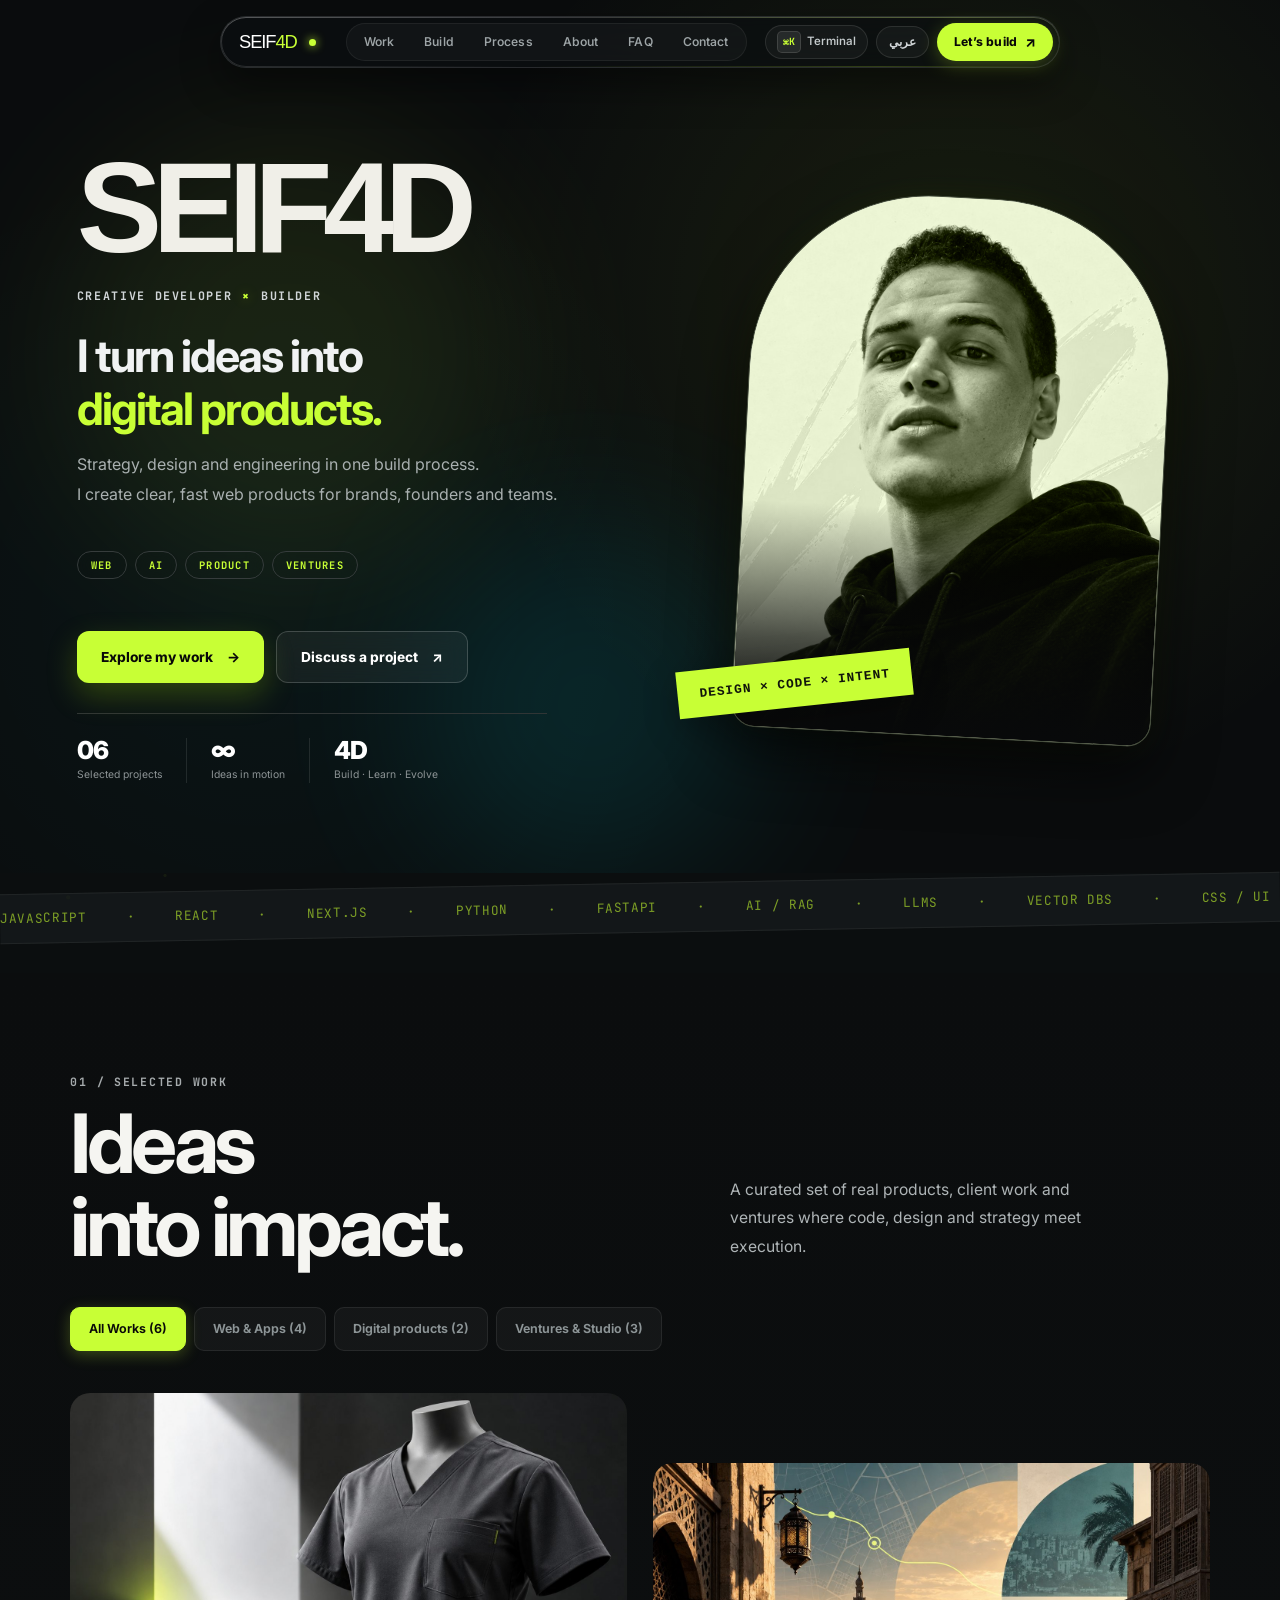
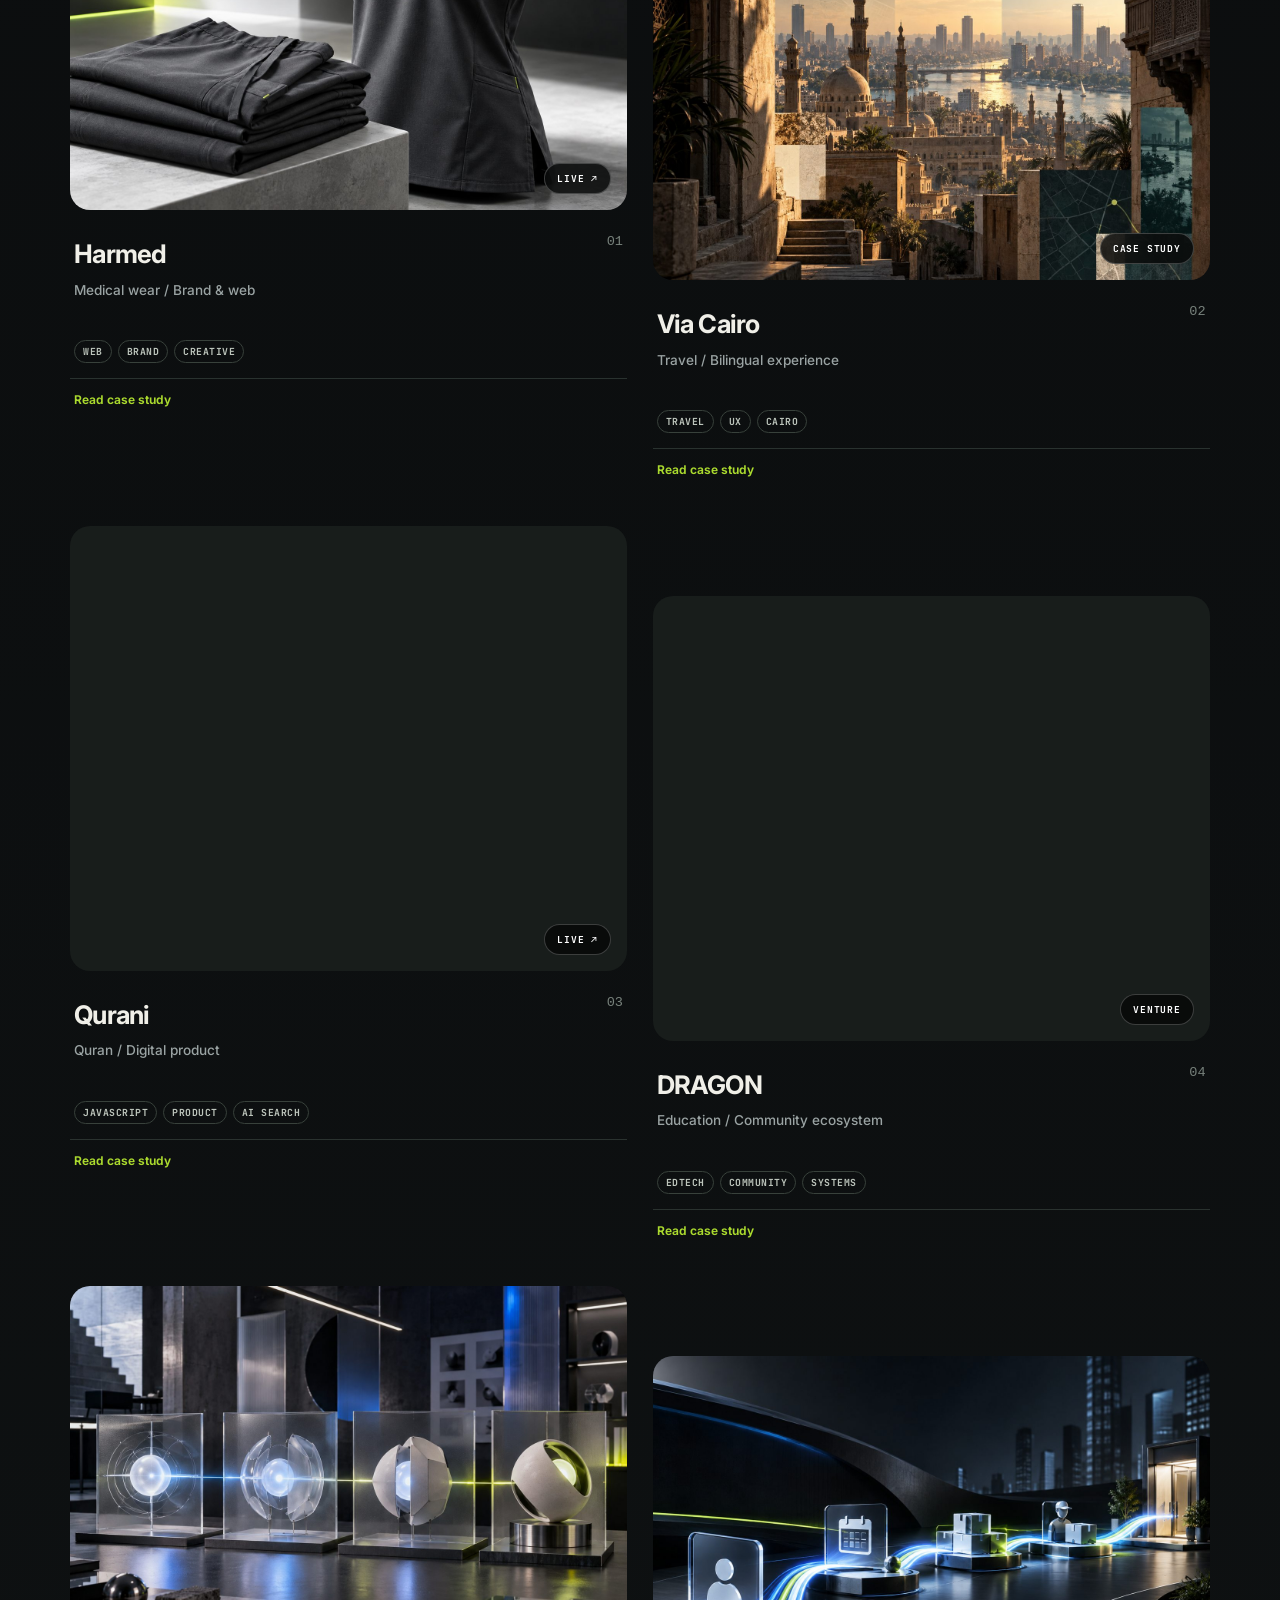
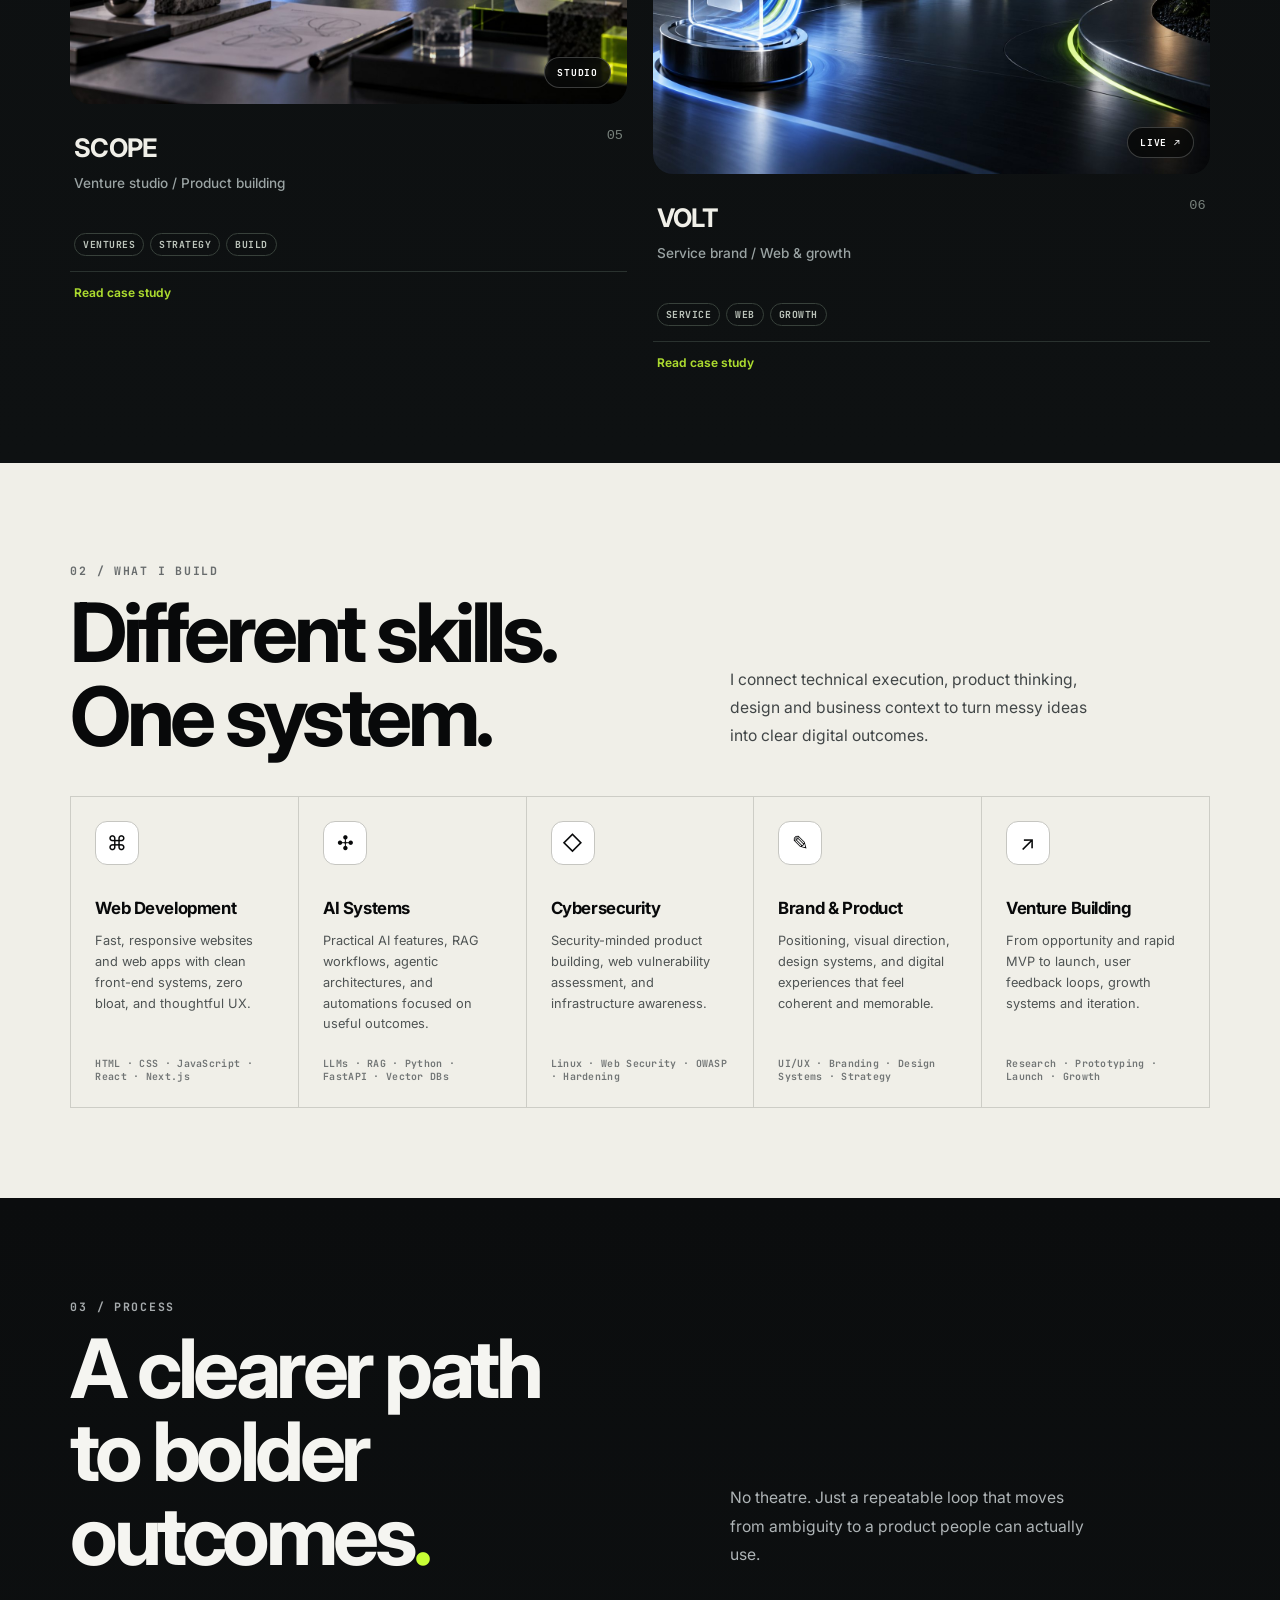
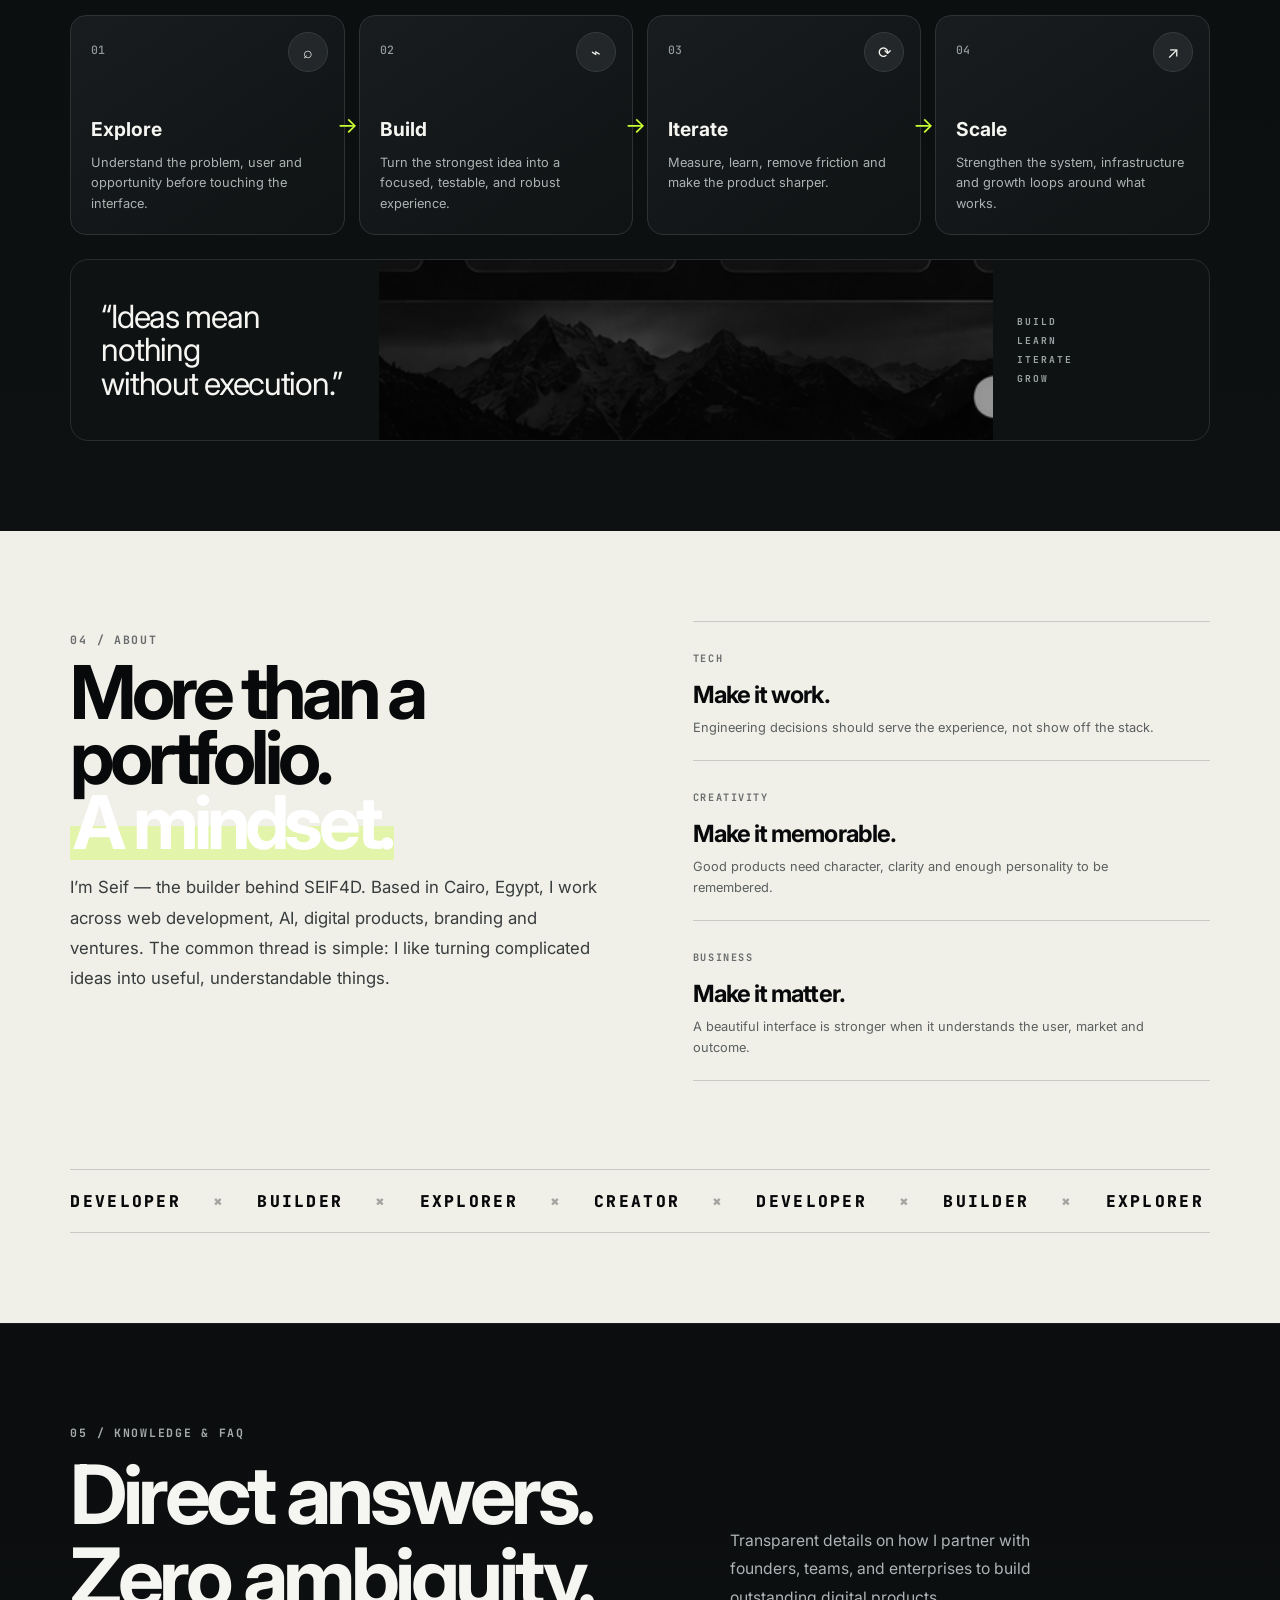
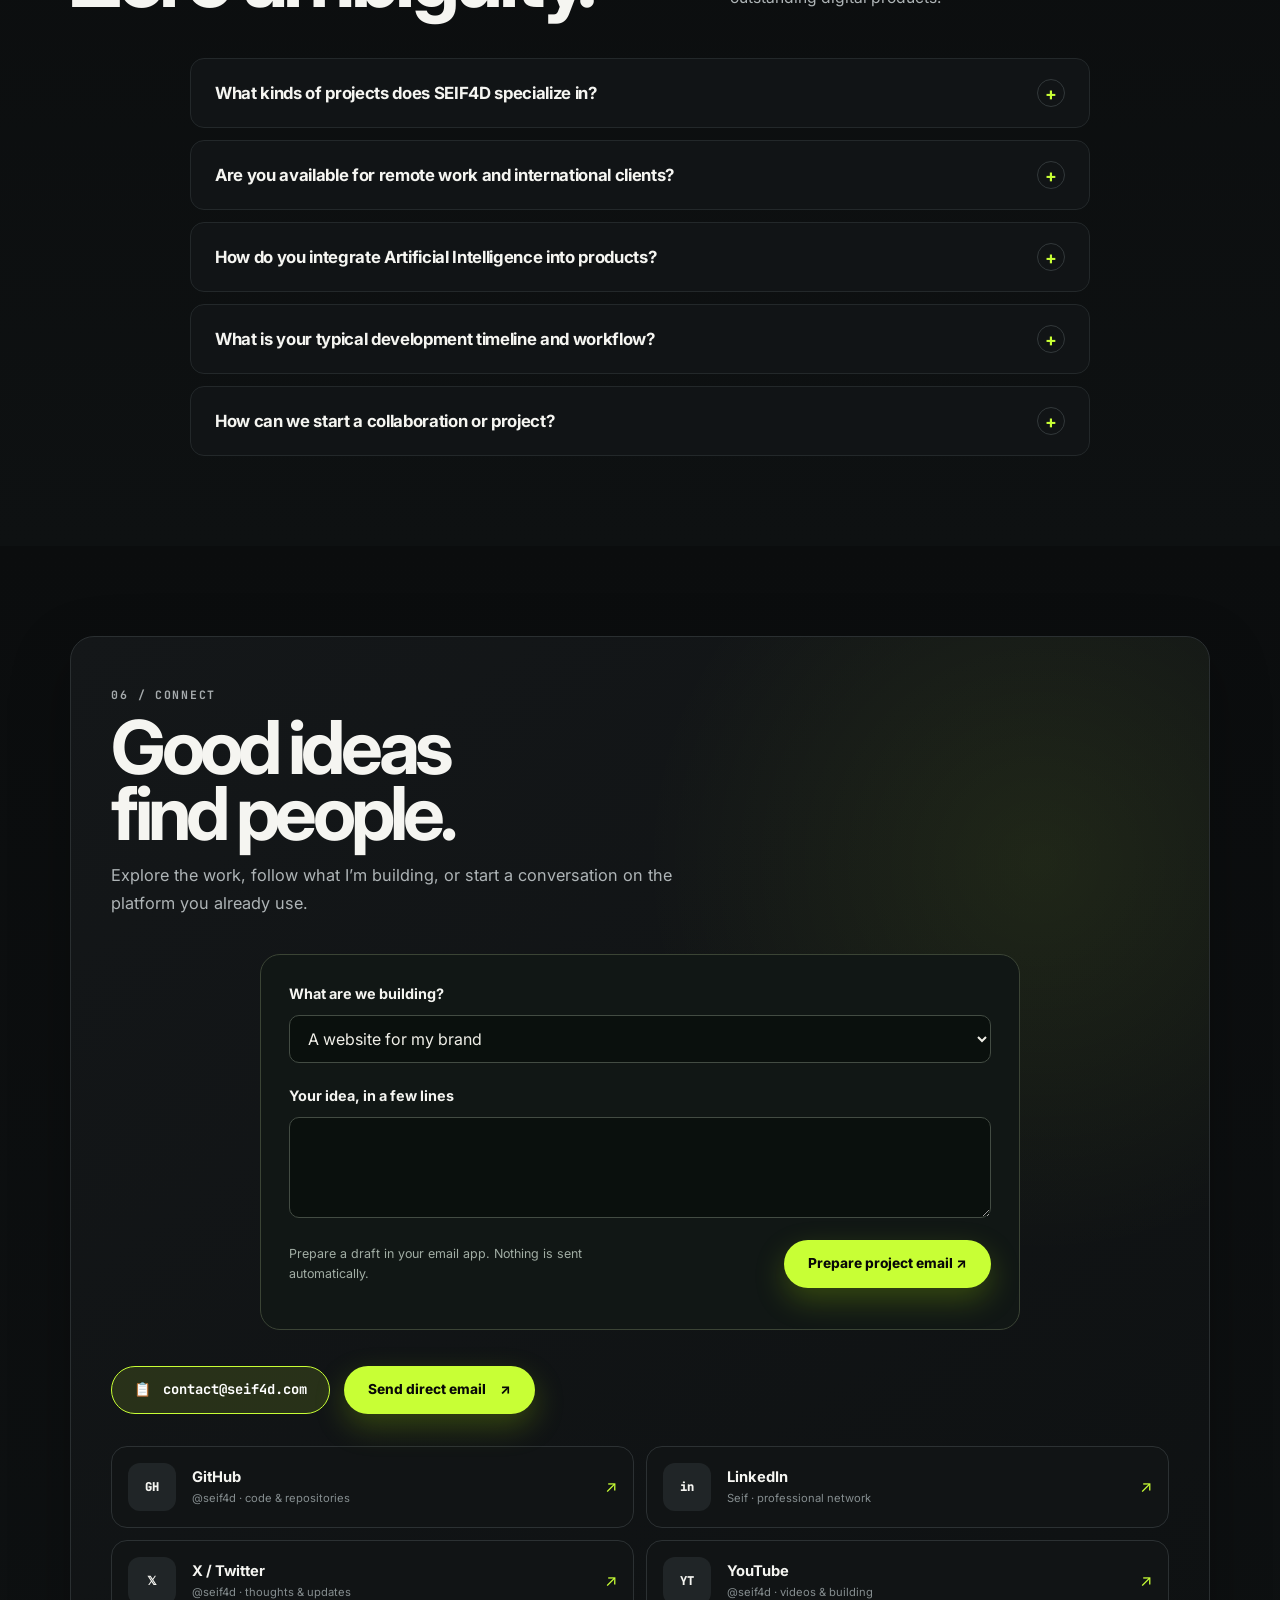
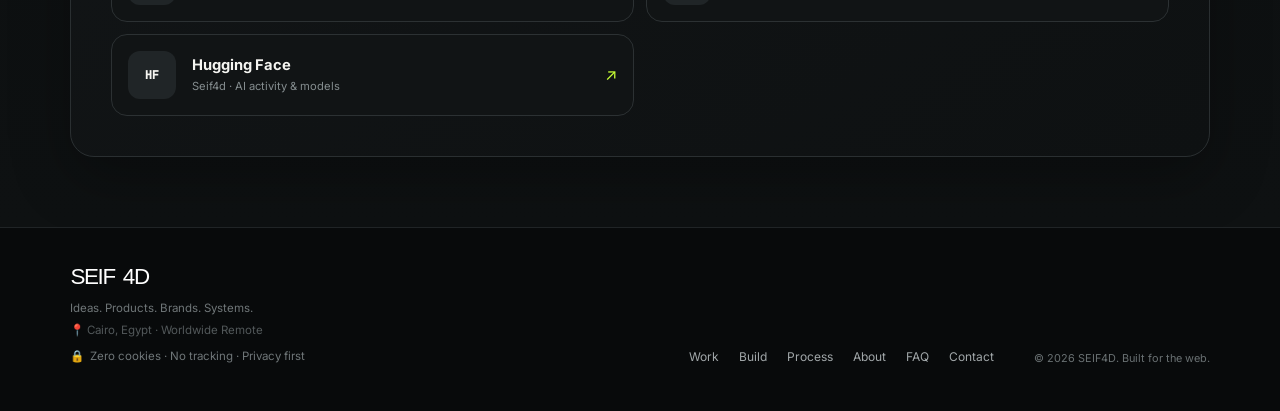
==== commit dc21c25d: "Update portfolio website and case studies (v5)" ====
--- a/index.html
+++ b/index.html
@@ -71,203 +71,152 @@
 
   <!-- Stylesheet -->
   <link rel="stylesheet" href="style.css">
+  <link rel="stylesheet" href="creative.css">
   <noscript><style>.reveal{opacity:1!important;transform:none!important}</style></noscript>
 
   <!-- Comprehensive Schema.org Structured Data (SEO & GEO) -->
   <script type="application/ld+json">
-  {
-    "@context": "https://schema.org",
-    "@graph": [
-      {
-        "@type": "Person",
-        "@id": "https://seif4d.com/#person",
-        "name": "Seif",
-        "alternateName": ["SEIF4D", "سيف"],
-        "url": "https://seif4d.com/",
-        "image": "https://seif4d.com/assets/hero-portrait.png",
-        "jobTitle": "Creative Developer, AI Systems Engineer & Venture Builder",
-        "description": "Multidisciplinary developer and builder based in Cairo, Egypt, specializing in web applications, AI systems, digital products, and venture architecture.",
-        "nationality": {
-          "@type": "Country",
-          "name": "Egypt"
+{
+  "@context": "https://schema.org",
+  "@graph": [
+    {
+      "@type": "Person",
+      "@id": "https://seif4d.com/#person",
+      "name": "Seif",
+      "alternateName": [
+        "SEIF4D",
+        "سيف"
+      ],
+      "url": "https://seif4d.com/",
+      "jobTitle": "Developer & Product Builder",
+      "image": "https://seif4d.com/assets/hero-portrait-v2.jpg"
+    },
+    {
+      "@type": "WebSite",
+      "@id": "https://seif4d.com/#website",
+      "name": "SEIF4D",
+      "url": "https://seif4d.com/",
+      "inLanguage": [
+        "en",
+        "ar"
+      ],
+      "author": {
+        "@id": "https://seif4d.com/#person"
+      }
+    },
+    {
+      "@type": "ItemList",
+      "name": "Selected work by SEIF4D",
+      "itemListElement": [
+        {
+          "@type": "ListItem",
+          "position": 1,
+          "item": {
+            "@type": "CreativeWork",
+            "name": "Harmed",
+            "description": "A medical apparel web and brand experience that brings clinical clarity together with a contemporary visual character.",
+            "url": "https://seif4d.com/work/harmed.html"
+          }
         },
-        "address": {
-          "@type": "PostalAddress",
-          "addressLocality": "Cairo",
-          "addressCountry": "EG"
+        {
+          "@type": "ListItem",
+          "position": 2,
+          "item": {
+            "@type": "CreativeWork",
+            "name": "Via Cairo",
+            "description": "A bilingual travel product designed to turn discovering Cairo into a clear, mobile-first digital journey.",
+            "url": "https://seif4d.com/work/via-cairo.html"
+          }
         },
-        "knowsAbout": [
-          "Web Development",
-          "JavaScript",
-          "React",
-          "Node.js",
-          "Artificial Intelligence",
-          "Retrieval-Augmented Generation (RAG)",
-          "Cybersecurity",
-          "Digital Products",
-          "Branding",
-          "Venture Building",
-          "UI/UX Design"
-        ],
-        "sameAs": [
-          "https://github.com/seif4d",
-          "https://www.linkedin.com/in/seif4d",
-          "https://www.youtube.com/@seif4d",
-          "https://x.com/seif4d",
-          "https://huggingface.co/Seif4d"
-        ]
-      },
-      {
-        "@type": "ProfessionalService",
-        "@id": "https://seif4d.com/#service",
-        "name": "SEIF4D Digital Studio",
-        "founder": {"@id": "https://seif4d.com/#person"},
-        "url": "https://seif4d.com/",
-        "image": "https://seif4d.com/assets/og-card.png",
-        "priceRange": "$$",
-        "areaServed": [
-          {"@type": "Country", "name": "Egypt"},
-          {"@type": "Country", "name": "Saudi Arabia"},
-          {"@type": "Country", "name": "United Arab Emirates"},
-          {"@type": "AdministrativeArea", "name": "Worldwide Remote"}
-        ],
-        "geo": {
-          "@type": "GeoCoordinates",
-          "latitude": 30.0444,
-          "longitude": 31.2357
+        {
+          "@type": "ListItem",
+          "position": 3,
+          "item": {
+            "@type": "CreativeWork",
+            "name": "Qurani",
+            "description": "A focused Arabic reading experience built around clarity, responsive interaction and respectful visual restraint.",
+            "url": "https://seif4d.com/work/qurani.html"
+          }
+        },
+        {
+          "@type": "ListItem",
+          "position": 4,
+          "item": {
+            "@type": "CreativeWork",
+            "name": "DRAGON",
+            "description": "A proposed learning ecosystem focused on helping emerging developers move from repeated tutorials to real building practice.",
+            "url": "https://seif4d.com/work/dragon.html"
+          }
+        },
+        {
+          "@type": "ListItem",
+          "position": 5,
+          "item": {
+            "@type": "CreativeWork",
+            "name": "SCOPE",
+            "description": "A studio direction for researching opportunities, shaping focused products and turning selected ideas into testable builds.",
+            "url": "https://seif4d.com/work/scope.html"
+          }
+        },
+        {
+          "@type": "ListItem",
+          "position": 6,
+          "item": {
+            "@type": "CreativeWork",
+            "name": "VOLT",
+            "description": "A service-focused web presence structured to make the offer easier to understand and the next action easier to take.",
+            "url": "https://seif4d.com/work/volt.html"
+          }
         }
-      },
-      {
-        "@type": "WebSite",
-        "@id": "https://seif4d.com/#website",
-        "url": "https://seif4d.com/",
-        "name": "SEIF4D",
-        "description": "Portfolio and digital home of Seif — developer, builder and multidisciplinary creator.",
-        "inLanguage": ["en", "ar"],
-        "author": {"@id": "https://seif4d.com/#person"}
-      },
-      {
-        "@type": "WebPage",
-        "@id": "https://seif4d.com/#webpage",
-        "url": "https://seif4d.com/",
-        "name": "SEIF4D — Developer, Builder & Digital Product Creator",
-        "isPartOf": {"@id": "https://seif4d.com/#website"},
-        "about": {"@id": "https://seif4d.com/#person"},
-        "primaryImageOfPage": {"@type": "ImageObject", "url": "https://seif4d.com/assets/og-card.png"},
-        "inLanguage": ["en", "ar"]
-      },
-      {
-        "@type": "ItemList",
-        "@id": "https://seif4d.com/#selected-work",
-        "name": "Selected Work by SEIF4D",
-        "itemListElement": [
-          {
-            "@type": "ListItem",
-            "position": 1,
-            "item": {
-              "@type": "SoftwareApplication",
-              "name": "Harmed",
-              "applicationCategory": "E-Commerce / Medical Wear",
-              "operatingSystem": "Web",
-              "url": "https://seif4d.github.io/Harmed/",
-              "description": "Modern e-commerce and brand presence for medical apparel with seamless web experience."
-            }
-          },
-          {
-            "@type": "ListItem",
-            "position": 2,
-            "item": {
-              "@type": "CreativeWork",
-              "name": "Via Cairo",
-              "genre": "Cultural Travel Guide",
-              "description": "Bilingual digital travel and cultural platform celebrating the heritage of Cairo, Egypt."
-            }
-          },
-          {
-            "@type": "ListItem",
-            "position": 3,
-            "item": {
-              "@type": "SoftwareApplication",
-              "name": "Qurani",
-              "applicationCategory": "Lifestyle / Spiritual",
-              "operatingSystem": "Web",
-              "url": "https://seif4d.github.io/GPT-Quran/",
-              "description": "Minimalist, fast digital companion for the Holy Quran with instant search and clean typography."
-            }
-          },
-          {
-            "@type": "ListItem",
-            "position": 4,
-            "item": {
-              "@type": "CreativeWork",
-              "name": "DRAGON",
-              "genre": "Developer Education Ecosystem",
-              "description": "Tech education and community platform empowering emerging developers through structured milestones."
-            }
-          },
-          {
-            "@type": "ListItem",
-            "position": 5,
-            "item": {
-              "@type": "ProfessionalService",
-              "name": "SCOPE",
-              "description": "Venture studio dedicated to turning bold product concepts into rapid, verified market MVPs."
-            }
-          },
-          {
-            "@type": "ListItem",
-            "position": 6,
-            "item": {
-              "@type": "SoftwareApplication",
-              "name": "VOLT",
-              "applicationCategory": "Service / Growth",
-              "operatingSystem": "Web",
-              "url": "https://voltmsg.store/",
-              "description": "High-conversion digital web experience built for service-oriented businesses."
-            }
-          }
-        ]
-      },
-      {
-        "@type": "FAQPage",
-        "@id": "https://seif4d.com/#faq",
-        "mainEntity": [
-          {
-            "@type": "Question",
-            "name": "What kinds of projects does SEIF4D specialize in?",
-            "acceptedAnswer": {
-              "@type": "Answer",
-              "text": "SEIF4D specializes in custom web applications, AI systems integration (RAG, agent workflows), digital product architecture, branding, and rapid MVP development."
-            }
-          },
-          {
-            "@type": "Question",
-            "name": "Is SEIF4D available for remote work and international clients?",
-            "acceptedAnswer": {
-              "@type": "Answer",
-              "text": "Yes. Based in Cairo, Egypt (UTC+3), SEIF4D works seamlessly with clients worldwide, including the GCC (Saudi Arabia, UAE), Europe, and North America."
-            }
-          },
-          {
-            "@type": "Question",
-            "name": "How does SEIF4D integrate Artificial Intelligence into products?",
-            "acceptedAnswer": {
-              "@type": "Answer",
-              "text": "By building practical, purpose-built AI solutions using LLMs, Retrieval-Augmented Generation (RAG), vector search, and Python/FastAPI microservices that solve actual user problems."
-            }
-          },
-          {
-            "@type": "Question",
-            "name": "What is the typical development timeline for a new project or MVP?",
-            "acceptedAnswer": {
-              "@type": "Answer",
-              "text": "A focused MVP or landing experience typically takes between 2 to 6 weeks, moving methodically from discovery and UX architecture to build, test, and launch."
-            }
-          }
-        ]
-      }
-    ]
-  }
+      ]
+    },
+    {
+      "@type": "FAQPage",
+      "mainEntity": [
+        {
+          "@type": "Question",
+          "name": "What kinds of projects does SEIF4D specialize in?",
+          "acceptedAnswer": {
+            "@type": "Answer",
+            "text": "I specialize in end-to-end digital experiences: high-performance web applications, bespoke frontend architectures, practical AI & RAG implementations, and rapid MVP design for venture founders."
+          }
+        },
+        {
+          "@type": "Question",
+          "name": "Are you available for remote work and international clients?",
+          "acceptedAnswer": {
+            "@type": "Answer",
+            "text": "Yes. I am based in Cairo and available for remote project conversations. The delivery model and working hours are agreed for each engagement."
+          }
+        },
+        {
+          "@type": "Question",
+          "name": "How do you integrate Artificial Intelligence into products?",
+          "acceptedAnswer": {
+            "@type": "Answer",
+            "text": "I assess AI as a product capability, then use it only when the data, workflow and user need justify it. Verified AI case studies will be published as their evidence becomes ready."
+          }
+        },
+        {
+          "@type": "Question",
+          "name": "What is your typical development timeline and workflow?",
+          "acceptedAnswer": {
+            "@type": "Answer",
+            "text": "Each project moves through exploration, a focused build, review and launch. Timing depends on scope, content, integrations and the evidence needed to approve the release."
+          }
+        },
+        {
+          "@type": "Question",
+          "name": "How can we start a collaboration or project?",
+          "acceptedAnswer": {
+            "@type": "Answer",
+            "text": "Send an inquiry via email or reach out on GitHub, X, or YouTube. Share a brief summary of your vision, timeline, and goals, and we can schedule an initial discovery discussion."
+          }
+        }
+      ]
+    }
+  ]
+}
   </script>
 </head>
 <body>
@@ -320,14 +269,14 @@
   </header>
 
   <!-- Mobile Fullscreen Sheet -->
-  <div class="mobile-sheet" id="mobile-sheet" aria-hidden="true">
+  <div class="mobile-sheet" id="mobile-sheet" role="dialog" aria-modal="true" aria-label="Navigation menu" aria-hidden="true">
     <div class="sheet-head">
       <span>SEIF4D / INDEX</span>
       <button type="button" aria-label="Close menu">×</button>
     </div>
     <nav aria-label="Mobile menu">
       <a href="#work"><b>01</b> <span data-i18n="nav.work">Work</span> <span>↗</span></a>
-      <a href="#build"><b>02</b> <span data-i18n="nav.build">What I build</span> <span>↗</span></a>
+      <a href="#build"><b>02</b> <span data-i18n="nav.build">Build</span> <span>↗</span></a>
       <a href="#process"><b>03</b> <span data-i18n="nav.process">Process</span> <span>↗</span></a>
       <a href="#about"><b>04</b> <span data-i18n="nav.about">About</span> <span>↗</span></a>
       <a href="#faq"><b>05</b> <span data-i18n="nav.faq">FAQ</span> <span>↗</span></a>
@@ -355,7 +304,7 @@
         <h1 id="hero-title">SEIF4D</h1>
         <p class="kicker"><span data-i18n="hero.kicker1">CREATIVE DEVELOPER</span> <span>×</span> <span data-i18n="hero.kicker2">BUILDER</span></p>
         <h2 class="typing-cursor" data-i18n="hero.tagline">I turn ideas into<br><mark>digital products.</mark></h2>
-        <p class="hero-intro" data-i18n="hero.intro">Strategy, design and engineering in one build process.<br>I create clear, fast web products for brands, founders and teams.</p>
+        <p class="hero-intro" data-i18n="hero.intro">Strategy, design and engineering in one build process. <br>I create clear, fast web products for brands, founders and teams.</p>
 
         <!-- Focus Tags -->
         <div class="hero-tags" aria-label="Focus areas">
@@ -450,9 +399,9 @@
       <!-- Category Filter Pills -->
       <div class="filter-bar reveal" role="group" aria-label="Filter portfolio projects">
         <button class="filter-btn active" type="button" data-filter="all" aria-pressed="true" data-i18n="filter.all">All Works (6)</button>
-        <button class="filter-btn" type="button" data-filter="web" aria-pressed="false" data-i18n="filter.web">Web &amp; Apps (4)</button>
-        <button class="filter-btn" type="button" data-filter="ai" aria-pressed="false" data-i18n="filter.ai">AI Systems (2)</button>
-        <button class="filter-btn" type="button" data-filter="venture" aria-pressed="false" data-i18n="filter.venture">Ventures &amp; Studio (3)</button>
+        <button class="filter-btn" type="button" data-filter="web" aria-pressed="false" data-i18n="filter.web">Web & Apps (4)</button>
+        <button class="filter-btn" type="button" data-filter="product" aria-pressed="false" data-i18n="filter.ai">Digital products (2)</button>
+        <button class="filter-btn" type="button" data-filter="venture" aria-pressed="false" data-i18n="filter.venture">Ventures & Studio (3)</button>
       </div>
       <p class="sr-only" id="filter-status" aria-live="polite">Showing 6 projects</p>
 
@@ -462,7 +411,7 @@
           <div class="card-head">
             <div>
               <h3>Harmed</h3>
-              <p data-i18n="proj.harmed.sub">Medical wear / Brand &amp; web</p>
+              <p data-i18n="proj.harmed.sub">Medical wear / Brand & web</p>
             </div>
             <span>01</span>
           </div>
@@ -474,12 +423,12 @@
             <span>WEB</span><span>BRAND</span><span>CREATIVE</span>
           </div>
           <div class="card-click-hint">
-            <span data-i18n="proj.hint">Quick View <i>↗</i></span>
+            <span data-i18n="proj.hint">Read case study</span>
           </div>
         </a>
 
         <!-- Project 02: Via Cairo -->
-        <a href="work/via-cairo.html" class="project-card stagger-2 light-card reveal" data-tilt data-project-id="via-cairo" data-category="web" aria-label="Read the Via Cairo project case study">
+        <a href="work/via-cairo.html" class="project-card stagger-2 light-card reveal" data-project-id="via-cairo" data-category="web product" aria-label="Read the Via Cairo project case study">
           <div class="card-head">
             <div>
               <h3>Via Cairo</h3>
@@ -495,12 +444,12 @@
             <span>TRAVEL</span><span>UX</span><span>CAIRO</span>
           </div>
           <div class="card-click-hint">
-            <span data-i18n="proj.hint">Quick View <i>↗</i></span>
+            <span data-i18n="proj.hint">Read case study</span>
           </div>
         </a>
 
         <!-- Project 03: Qurani -->
-        <a href="work/qurani.html" class="project-card stagger-3 light-card reveal" data-tilt data-project-id="qurani" data-category="ai web" aria-label="Read the Qurani project case study">
+        <a href="work/qurani.html" class="project-card stagger-3 light-card reveal" data-project-id="qurani" data-category="product web" aria-label="Read the Qurani project case study">
           <div class="card-head">
             <div>
               <h3>Qurani</h3>
@@ -516,12 +465,12 @@
             <span>JAVASCRIPT</span><span>PRODUCT</span><span>AI SEARCH</span>
           </div>
           <div class="card-click-hint">
-            <span data-i18n="proj.hint">Quick View <i>↗</i></span>
+            <span data-i18n="proj.hint">Read case study</span>
           </div>
         </a>
 
         <!-- Project 04: DRAGON -->
-        <a href="work/dragon.html" class="project-card stagger-4 light-card reveal" data-tilt data-project-id="dragon" data-category="venture ai" aria-label="Read the DRAGON venture profile">
+        <a href="work/dragon.html" class="project-card stagger-4 light-card reveal" data-project-id="dragon" data-category="venture" aria-label="Read the DRAGON venture profile">
           <div class="card-head">
             <div>
               <h3>DRAGON</h3>
@@ -537,7 +486,7 @@
             <span>EDTECH</span><span>COMMUNITY</span><span>SYSTEMS</span>
           </div>
           <div class="card-click-hint">
-            <span data-i18n="proj.hint">Quick View <i>↗</i></span>
+            <span data-i18n="proj.hint">Read case study</span>
           </div>
         </a>
 
@@ -558,7 +507,7 @@
             <span>VENTURES</span><span>STRATEGY</span><span>BUILD</span>
           </div>
           <div class="card-click-hint">
-            <span data-i18n="proj.hint">Quick View <i>↗</i></span>
+            <span data-i18n="proj.hint">Read case study</span>
           </div>
         </a>
 
@@ -567,7 +516,7 @@
           <div class="card-head">
             <div>
               <h3>VOLT</h3>
-              <p data-i18n="proj.volt.sub">Service brand / Web &amp; growth</p>
+              <p data-i18n="proj.volt.sub">Service brand / Web & growth</p>
             </div>
             <span>06</span>
           </div>
@@ -579,7 +528,7 @@
             <span>SERVICE</span><span>WEB</span><span>GROWTH</span>
           </div>
           <div class="card-click-hint">
-            <span data-i18n="proj.hint">Quick View <i>↗</i></span>
+            <span data-i18n="proj.hint">Read case study</span>
           </div>
         </a>
       </div>
@@ -616,7 +565,7 @@
         </article>
         <article class="capability stagger-4 reveal">
           <span>✎</span>
-          <h3 data-i18n="build.c4.title">Brand &amp; Product</h3>
+          <h3 data-i18n="build.c4.title">Brand & Product</h3>
           <p data-i18n="build.c4.desc">Positioning, visual direction, design systems, and digital experiences that feel coherent and memorable.</p>
           <small>UI/UX · Branding · Design Systems · Strategy</small>
         </article>
@@ -724,7 +673,7 @@
     <section class="faq-section section-dark" id="faq" aria-labelledby="faq-title">
       <div class="section-top reveal">
         <div>
-          <p class="section-index" data-i18n="faq.index">05 / KNOWLEDGE &amp; FAQ</p>
+          <p class="section-index" data-i18n="faq.index">05 / KNOWLEDGE & FAQ</p>
           <h2 id="faq-title" data-i18n="faq.title">Direct answers.<br>Zero ambiguity.</h2>
         </div>
         <p class="section-lead" data-i18n="faq.lead">Transparent details on how I partner with founders, teams, and enterprises to build outstanding digital products.</p>
@@ -737,9 +686,7 @@
               <span data-i18n="faq.q1">What kinds of projects does SEIF4D specialize in?</span>
               <span class="faq-icon" aria-hidden="true">+</span>
             </summary>
-            <div class="faq-answer" data-i18n="faq.a1">
-              I specialize in end-to-end digital experiences: high-performance web applications, bespoke frontend architectures, practical AI &amp; RAG implementations, and rapid MVP design for venture founders.
-            </div>
+            <div class="faq-answer" data-i18n="faq.a1">I specialize in end-to-end digital experiences: high-performance web applications, bespoke frontend architectures, practical AI & RAG implementations, and rapid MVP design for venture founders.</div>
           </details>
         </div>
 
@@ -749,9 +696,7 @@
               <span data-i18n="faq.q2">Are you available for remote work and international clients?</span>
               <span class="faq-icon" aria-hidden="true">+</span>
             </summary>
-            <div class="faq-answer" data-i18n="faq.a2">
-              Yes, absolutely. While based in Cairo, Egypt (UTC+3), I routinely collaborate with partners across the Middle East (Saudi Arabia, UAE, Qatar), Europe, and North America with agile communication.
-            </div>
+            <div class="faq-answer" data-i18n="faq.a2">Yes. I am based in Cairo and available for remote project conversations. The delivery model and working hours are agreed for each engagement.</div>
           </details>
         </div>
 
@@ -761,9 +706,7 @@
               <span data-i18n="faq.q3">How do you integrate Artificial Intelligence into products?</span>
               <span class="faq-icon" aria-hidden="true">+</span>
             </summary>
-            <div class="faq-answer" data-i18n="faq.a3">
-              I avoid gimmicks. I build functional AI systems: Retrieval-Augmented Generation (RAG) over proprietary knowledge bases, automated agent workflows, and fast semantic search that directly boost user efficiency.
-            </div>
+            <div class="faq-answer" data-i18n="faq.a3">I assess AI as a product capability, then use it only when the data, workflow and user need justify it. Verified AI case studies will be published as their evidence becomes ready.</div>
           </details>
         </div>
 
@@ -773,9 +716,7 @@
               <span data-i18n="faq.q4">What is your typical development timeline and workflow?</span>
               <span class="faq-icon" aria-hidden="true">+</span>
             </summary>
-            <div class="faq-answer" data-i18n="faq.a4">
-              A standard sprint moves through four clear stages: Exploration &amp; Architecture (Week 1), Focused Prototyping &amp; Build (Weeks 2–3), Iteration &amp; Hardening (Week 4), and Production Launch.
-            </div>
+            <div class="faq-answer" data-i18n="faq.a4">Each project moves through exploration, a focused build, review and launch. Timing depends on scope, content, integrations and the evidence needed to approve the release.</div>
           </details>
         </div>
 
@@ -785,9 +726,7 @@
               <span data-i18n="faq.q5">How can we start a collaboration or project?</span>
               <span class="faq-icon" aria-hidden="true">+</span>
             </summary>
-            <div class="faq-answer" data-i18n="faq.a5">
-              Send an inquiry via email or reach out on GitHub, X, or YouTube. Share a brief summary of your vision, timeline, and goals, and we can schedule an initial discovery discussion.
-            </div>
+            <div class="faq-answer" data-i18n="faq.a5">Send an inquiry via email or reach out on GitHub, X, or YouTube. Share a brief summary of your vision, timeline, and goals, and we can schedule an initial discovery discussion.</div>
           </details>
         </div>
       </div>
@@ -799,6 +738,14 @@
         <p class="section-index" data-i18n="contact.index">06 / CONNECT</p>
         <h2 id="contact-title" data-i18n="contact.title">Good ideas<br>find people.</h2>
         <p data-i18n="contact.desc">Explore the work, follow what I’m building, or start a conversation on the platform you already use.</p>
+
+        <form class="project-brief" id="project-brief">
+          <div class="brief-field"><label for="brief-type" data-i18n="brief.type">What are we building?</label><select id="brief-type" name="type"><option value="Brand website" data-i18n="brief.brand">A website for my brand</option><option value="Digital product" data-i18n="brief.product">A digital product</option><option value="Partnership" data-i18n="brief.partner">A creative partnership</option></select></div>
+          <div class="brief-field"><label for="brief-message" data-i18n="brief.message">Your idea, in a few lines</label><textarea id="brief-message" name="message" rows="3" maxlength="2000" required></textarea></div>
+          <div class="brief-footer"><p data-i18n="brief.note">Prepare a draft in your email app. Nothing is sent automatically.</p><button class="button button-lime" type="submit" data-i18n="brief.submit">Prepare project email ↗</button></div>
+          <p id="brief-status" role="status"></p>
+          <a id="brief-mail" class="button button-lime" hidden data-i18n="brief.open">Open email draft ↗</a>
+        </form>
 
         <!-- Direct Email Copy Bar -->
         <div class="direct-contact-bar">
@@ -912,9 +859,8 @@
     </a>
     <a href="#contact" data-section="contact" aria-label="Contact Seif">
       <svg class="app-icon" width="18" height="18" viewBox="0 0 24 24" fill="none" stroke="currentColor" stroke-width="1.85" stroke-linecap="round" stroke-linejoin="round" aria-hidden="true">
-        <line x1="4" x2="20" y1="6" y2="6"/>
-        <line x1="4" x2="20" y1="12" y2="12"/>
-        <line x1="4" x2="20" y1="18" y2="18"/>
+        <rect x="3" y="5" width="18" height="14" rx="3"/>
+        <path d="m3 7 9 6 9-6"/>
       </svg>
       <small data-i18n="nav.contact">Contact</small>
     </a>
@@ -956,7 +902,7 @@
         </dl>
 
         <div class="drawer-section">
-          <h4 data-i18n="drawer.overview">Overview &amp; Impact</h4>
+          <h4 data-i18n="drawer.overview">Overview & Impact</h4>
           <p id="drawer-overview">A bespoke digital storefront and brand identity created for medical apparel. Combines clean clinical precision with modern street apparel aesthetics.</p>
         </div>
 
--- a/creative.css
+++ b/creative.css
@@ -0,0 +1,55 @@
+/* SEIF4D — an editorial portfolio, built around the work. */
+:root{--paper:#f0efe8;--lime:#c8ff35}
+body{background:#0b0e0f}main{overflow:clip}
+:is(a,button,input,summary):focus-visible{outline:3px solid var(--lime);outline-offset:5px}
+#ambient-canvas,.cursor-orb{opacity:.16}
+.hero{max-width:1440px;margin:auto;grid-template-columns:1.15fr 1fr;gap:5%;padding:150px 6% 90px;min-height:780px;position:relative}
+.hero-copy{position:relative;z-index:2}
+.hero h1{font-size:clamp(5rem,10vw,9rem);line-height:.9;letter-spacing:-.075em;margin-bottom:24px;background:none!important;color:var(--paper)!important;-webkit-text-fill-color:var(--paper)!important;animation:none!important}
+.hero .kicker{font-size:.73rem;letter-spacing:.14em;margin-bottom:26px;color:var(--lime)}
+.hero h2{font-size:clamp(2.1rem,3.5vw,3.5rem);line-height:1.18;letter-spacing:-.045em;max-width:630px}
+.hero h2 mark{background:none;color:var(--lime);padding:0}
+.typing-cursor::after{display:none}
+.hero-intro{font-size:1rem;line-height:1.85;max-width:480px;color:#a9b0b0}
+.hero-tags{margin-block:22px}.hero-tags span{background:transparent;border-color:#363c3c;font-size:.65rem;letter-spacing:.12em}
+.hero-actions{gap:12px;margin-block:30px}.hero-actions a{min-height:52px;border-radius:12px}
+.hero-stats{padding-top:24px;border-top:1px solid #303535;max-width:470px}.hero-stats dt{font-size:1.55rem}.hero-stats dd{font-size:.65rem}
+.hero-art{width:100%;height:540px;position:relative;align-self:center;transform:none!important}
+.hero-photo-wrap{width:100%;height:100%;border-radius:180px 180px 24px 24px;overflow:hidden;transform:rotate(3deg);border:1px solid #454d3d;background:#d5debd}
+.hero-photo-wrap img{width:100%;height:100%;object-fit:cover;filter:grayscale(1);mix-blend-mode:luminosity}
+.hero-art::after{content:'DESIGN × CODE × INTENT';position:absolute;z-index:4;bottom:30px;inset-inline-start:-28px;background:var(--lime);color:#10140b;padding:16px 22px;transform:rotate(-6deg);font:700 .8rem monospace;letter-spacing:.08em;box-shadow:0 10px 35px #0004}
+.hero-art .scribble{top:22px;bottom:auto;right:0;font-size:1.5rem;z-index:3}.hero-note{display:none}
+.tech-ticker{opacity:.6;border-block:1px solid #303535;transform:rotate(-1deg);margin-block:10px 40px}
+.work,.build,.process,.about,.faq,.contact{padding-block:90px}
+.section-top{align-items:end;margin-bottom:38px}.section-top h2{font-size:clamp(3.2rem,6.4vw,6rem);line-height:1.02;letter-spacing:-.055em}.section-lead{line-height:1.8;max-width:360px}
+.filter-bar{gap:8px;margin-bottom:30px;flex-wrap:wrap}.filter-btn{min-height:44px;padding:10px 18px;border-radius:10px}
+.project-grid{grid-template-columns:repeat(2,minmax(0,1fr));gap:46px 26px}
+.project-card,.project-card.light-card{background:transparent;color:var(--paper);padding:0;border:0;border-radius:0;display:flex;flex-direction:column;box-shadow:none;transform:none!important;transition:none}
+.project-card::before,.project-card::after{display:none}
+.project-card.hidden{display:none}
+.project-media{order:-1;aspect-ratio:4/3;border-radius:20px;margin:0 0 20px;overflow:hidden;background:#181d1b}
+.project-media img{transition:transform .6s cubic-bezier(.2,.7,.2,1);transform:none}.project-card:hover .project-media img{transform:scale(1.035)}
+.project-media b{inset:auto 16px 16px auto;border:1px solid #ffffff35;backdrop-filter:blur(14px);padding:8px 12px;border-radius:99px;letter-spacing:.08em}
+.card-head{padding-inline:4px;margin:0 0 15px}.card-head h3{font-size:1.6rem;letter-spacing:-.035em}.card-head p{color:#9aa3a3;font-size:.85rem;margin-top:6px}.card-head>span{font:400 .85rem monospace;color:#78827c}
+.card-tags{padding-inline:4px;gap:6px}.card-tags span{border-color:#38413b;color:#bdc5bc;font-size:.61rem}.card-click-hint{margin-top:15px;padding:12px 4px 0;border-top:1px solid #303936;color:var(--lime);font-size:.75rem;justify-content:space-between}
+.build,.about{background:var(--paper)}
+.project-brief{text-align:start;max-width:760px;margin:36px auto;padding:28px;background:#111715;border:1px solid #3b4435;border-radius:20px}.brief-field{display:grid;gap:10px;margin-bottom:22px}.brief-field label{font-size:.9rem;font-weight:700}.brief-field select,.brief-field textarea{width:100%;min-height:48px;border:1px solid #434c43;background:#0a100d;color:#f0efe8;border-radius:10px;padding:12px 14px;font:inherit}.brief-field textarea{resize:vertical}.brief-footer{display:flex;align-items:center;justify-content:space-between;gap:20px}.brief-footer p{font-size:.78rem!important;margin:0!important;color:#a1ada4;max-width:350px}.brief-footer button{flex-shrink:0;border:0;cursor:pointer;min-height:48px}#brief-status{font-size:.85rem}#brief-mail[hidden]{display:none}
+[dir=rtl] .hero h2,[dir=rtl] .section-top h2{letter-spacing:0;line-height:1.4}
+[dir=rtl] .hero .kicker{letter-spacing:0}
+@media(min-width:1100px){.project-card:nth-child(even){margin-top:70px}.project-card:nth-child(3) .project-media,.project-card:nth-child(4) .project-media{aspect-ratio:1.25}}
+@media(max-width:900px){.hero{padding:120px 5% 60px;min-height:auto;gap:30px}.hero-art{height:430px}.hero h1{font-size:5.5rem}}
+@media(max-width:768px){
+ .site-header{top:10px;min-width:calc(100% - 28px);height:52px}.site-header.scrolled{height:52px}
+ .hero{padding:84px 22px 42px;display:grid;grid-template-columns:minmax(0,1fr);text-align:start;gap:26px;align-items:start}
+ .hero-copy{order:2;display:block;max-width:none;align-items:start}.hero h1{font-size:clamp(4rem,19vw,6.7rem);margin:0 0 18px}.hero .kicker{font-size:.66rem;margin-bottom:20px}
+ .hero h2{font-size:clamp(1.7rem,7.8vw,2.6rem);line-height:1.25;margin-block:16px}.hero-intro{font-size:.9rem;line-height:1.85;margin-inline:0}.hero-intro br{display:none}
+ .hero-tags{justify-content:start;margin-block:20px}.hero-actions{display:grid;grid-template-columns:1fr 1fr;width:100%;margin:24px 0;gap:8px}.hero-actions a{font-size:.76rem;padding:12px 8px;min-height:50px}.hero-stats{width:100%;justify-content:space-between;margin:0;gap:10px}.hero-stats dd{font-size:.6rem}
+ .hero-art{order:1;width:100%;height:clamp(200px,62vw,280px);margin:0;padding:0}.hero-photo-wrap{border-radius:100px 100px 18px 18px;width:100%;height:100%;margin-inline:auto;transform:none;box-shadow:0 22px 48px rgba(0,0,0,.38);transition:width 1.25s cubic-bezier(.16,1,.3,1),border-radius 1.25s cubic-bezier(.16,1,.3,1),box-shadow 1.25s ease}.hero-photo-wrap.cinematic-intro{width:58%;border-radius:82px 82px 18px 18px;box-shadow:0 30px 60px rgba(0,0,0,.55)}.hero-photo-wrap img{object-position:center 28%}.hero-art::after{bottom:16px;inset-inline-start:14%;font-size:.61rem;padding:10px 14px}.hero-art .scribble{font-size:1.25rem}
+ .tech-ticker{margin-block:15px 0}.work,.build,.process,.about,.faq,.contact{padding:58px 20px}
+ .section-top{gap:20px;margin-bottom:26px}.section-top h2{font-size:clamp(2.4rem,10vw,3.5rem);line-height:1.1}.section-lead{font-size:.9rem;max-width:100%}[dir=rtl] .section-top h2{font-size:2.35rem;line-height:1.4}
+ .filter-bar{gap:7px;margin-bottom:24px}.filter-btn{font-size:.72rem;padding:9px 12px;min-height:44px}.project-grid{grid-template-columns:1fr;gap:32px}.project-media{border-radius:16px;margin-bottom:16px;aspect-ratio:4/3}.card-head h3{font-size:1.45rem}.card-head p{font-size:.8rem}.card-click-hint{margin-top:12px}
+ .app-nav{grid-template-columns:repeat(4,1fr);width:calc(100% - 24px);max-width:420px;padding:6px;border-radius:22px;background:rgba(18,23,22,.95);border-color:#455039;box-shadow:0 12px 40px #0008}.app-nav a[data-section=build]{display:none}.app-nav a{min-height:52px;gap:5px;border-radius:15px}.app-nav a.active,.app-nav a.active small,.app-nav a.active svg{background:var(--lime);color:#101508;stroke:currentColor}.app-nav a small{font-size:.65rem}
+ footer{padding-bottom:110px!important}
+ .project-brief{padding:20px}.brief-footer{align-items:stretch;flex-direction:column}.brief-footer button{width:100%}
+}
+@media(prefers-reduced-motion:reduce){*,*::before,*::after{animation:none!important;transition:none!important;scroll-behavior:auto!important}}
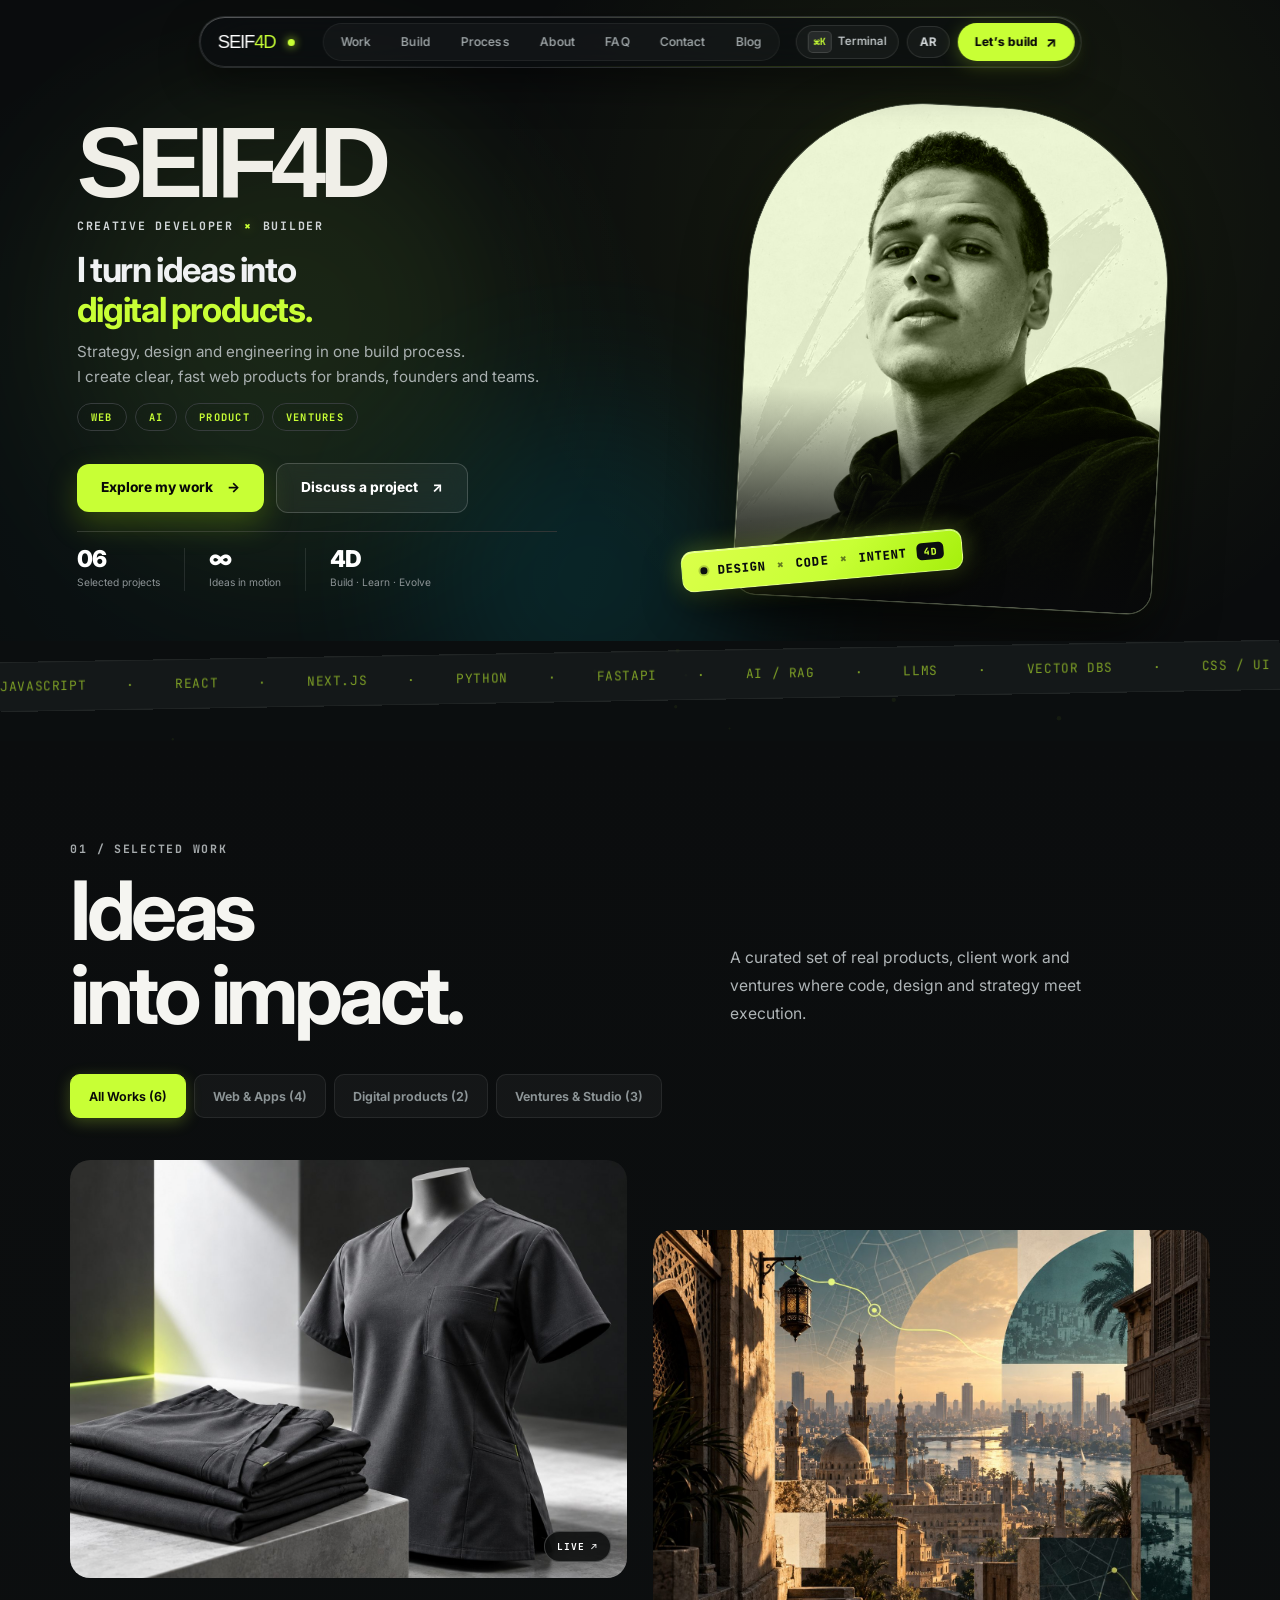
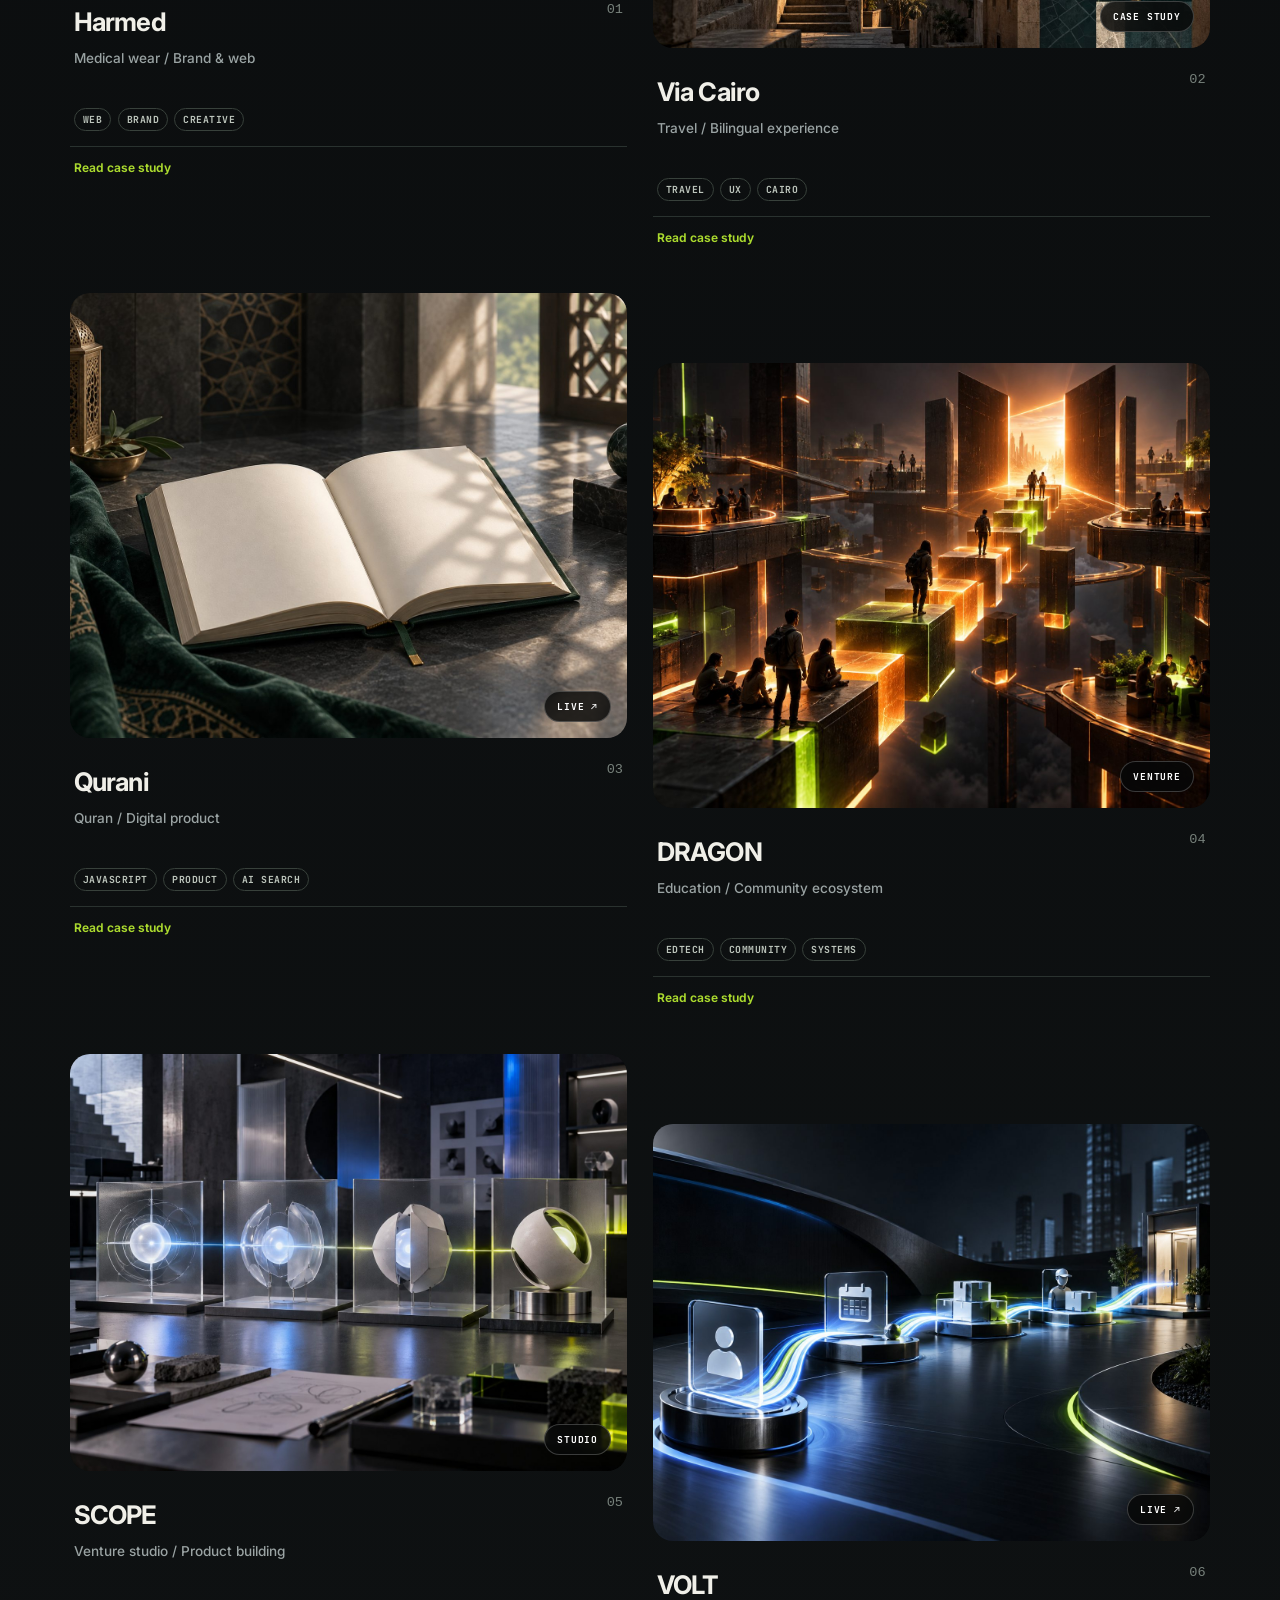
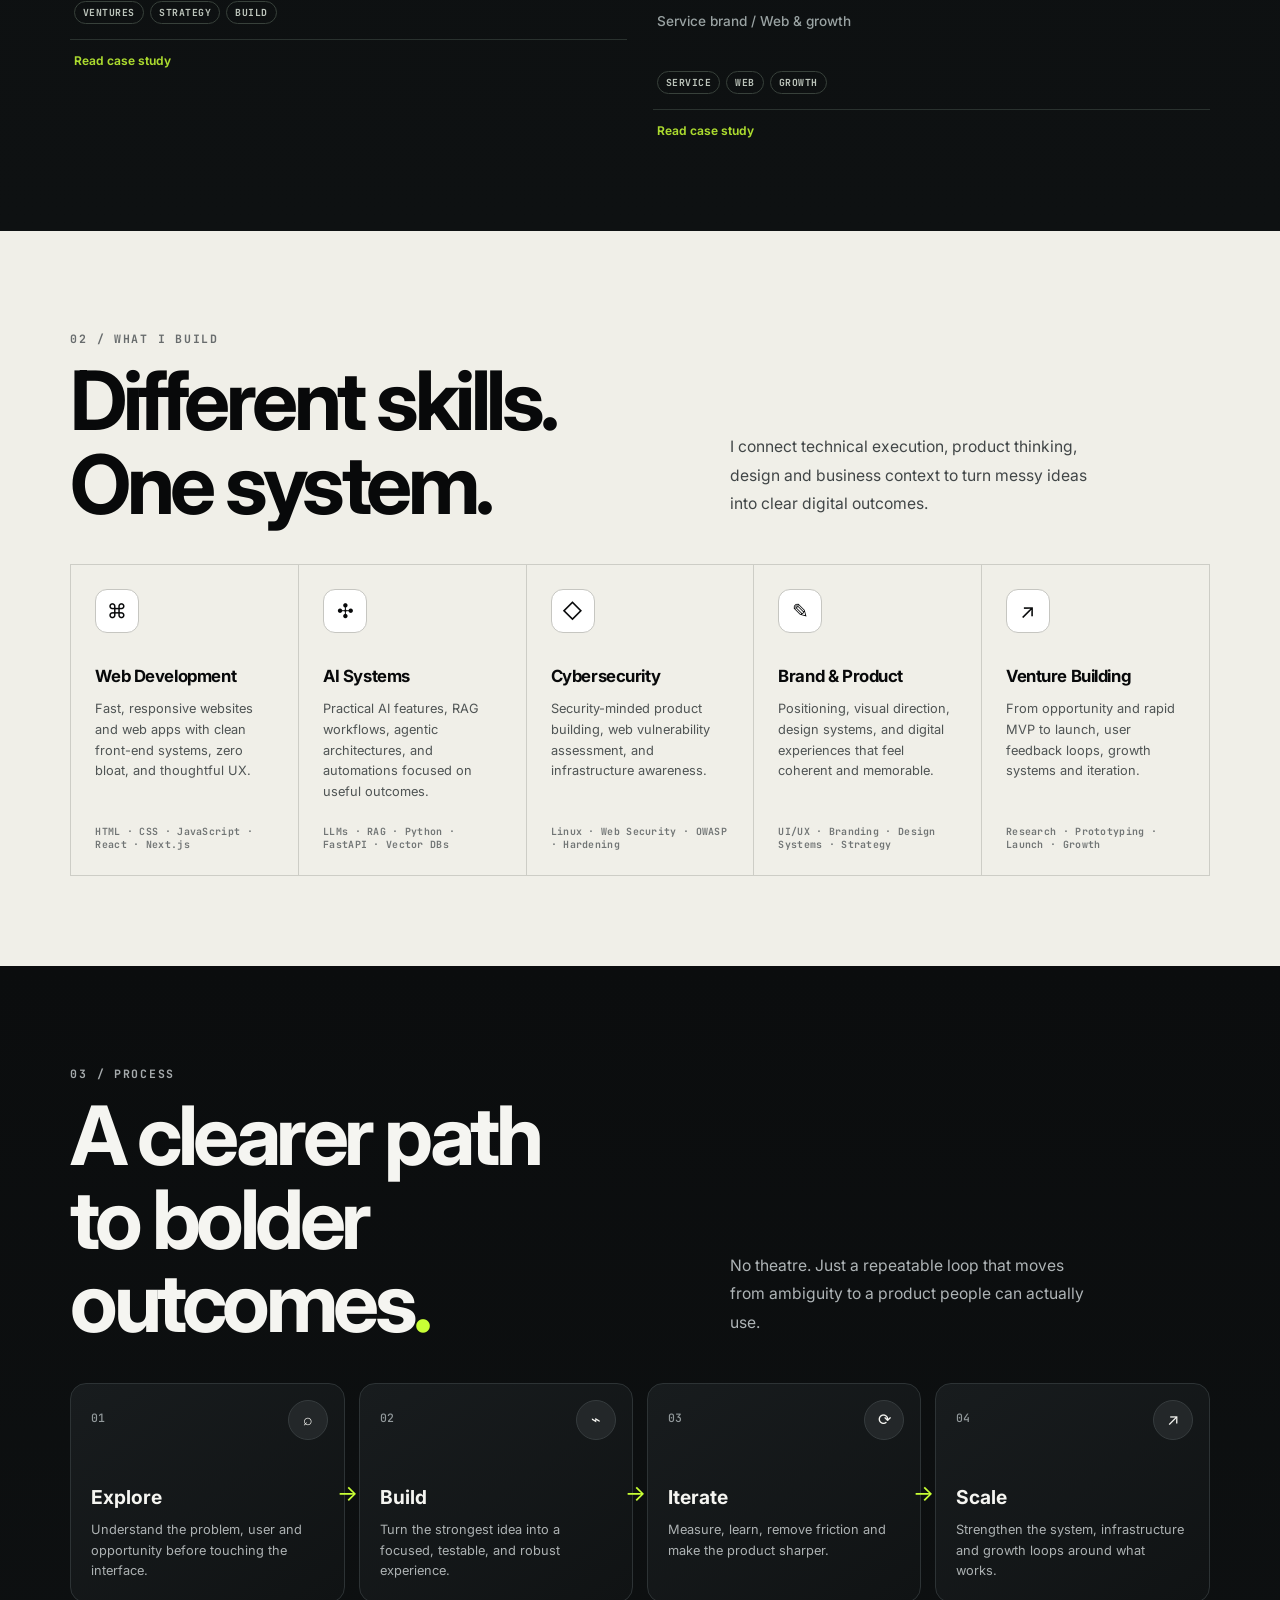
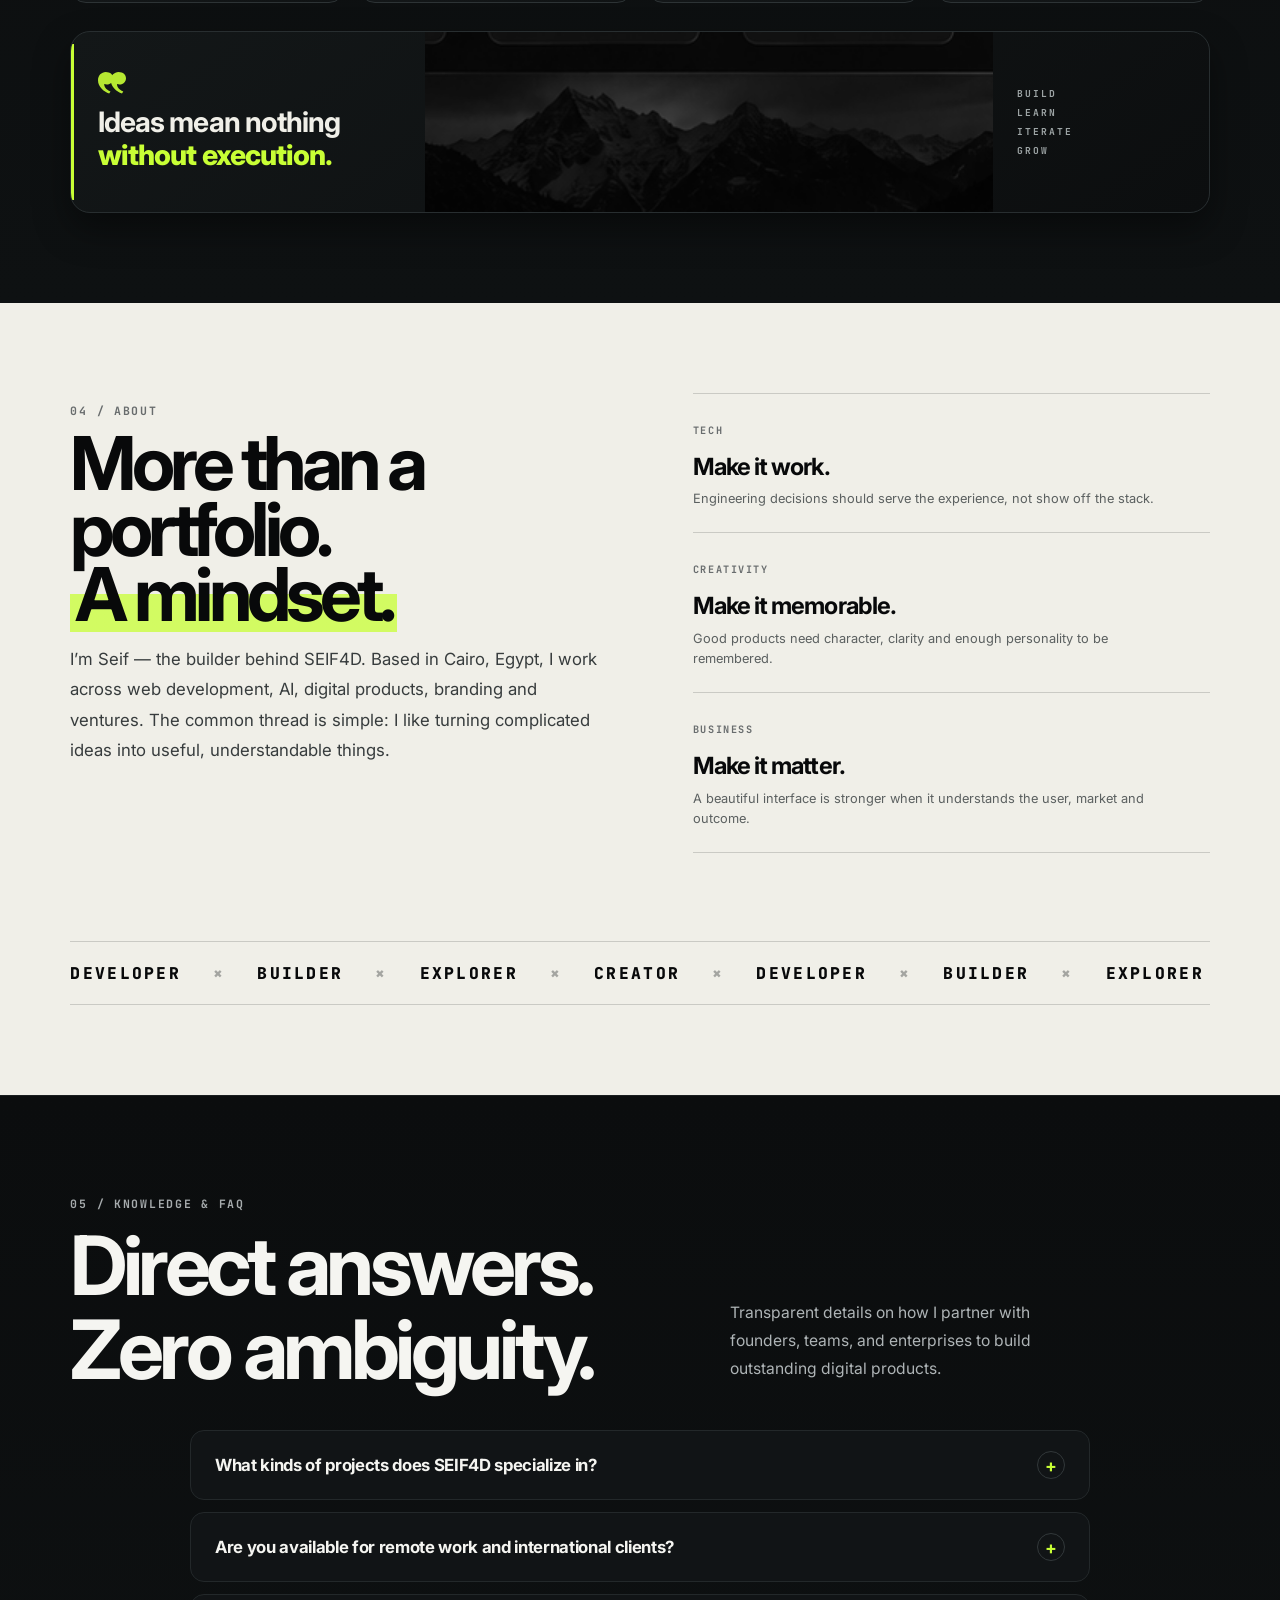
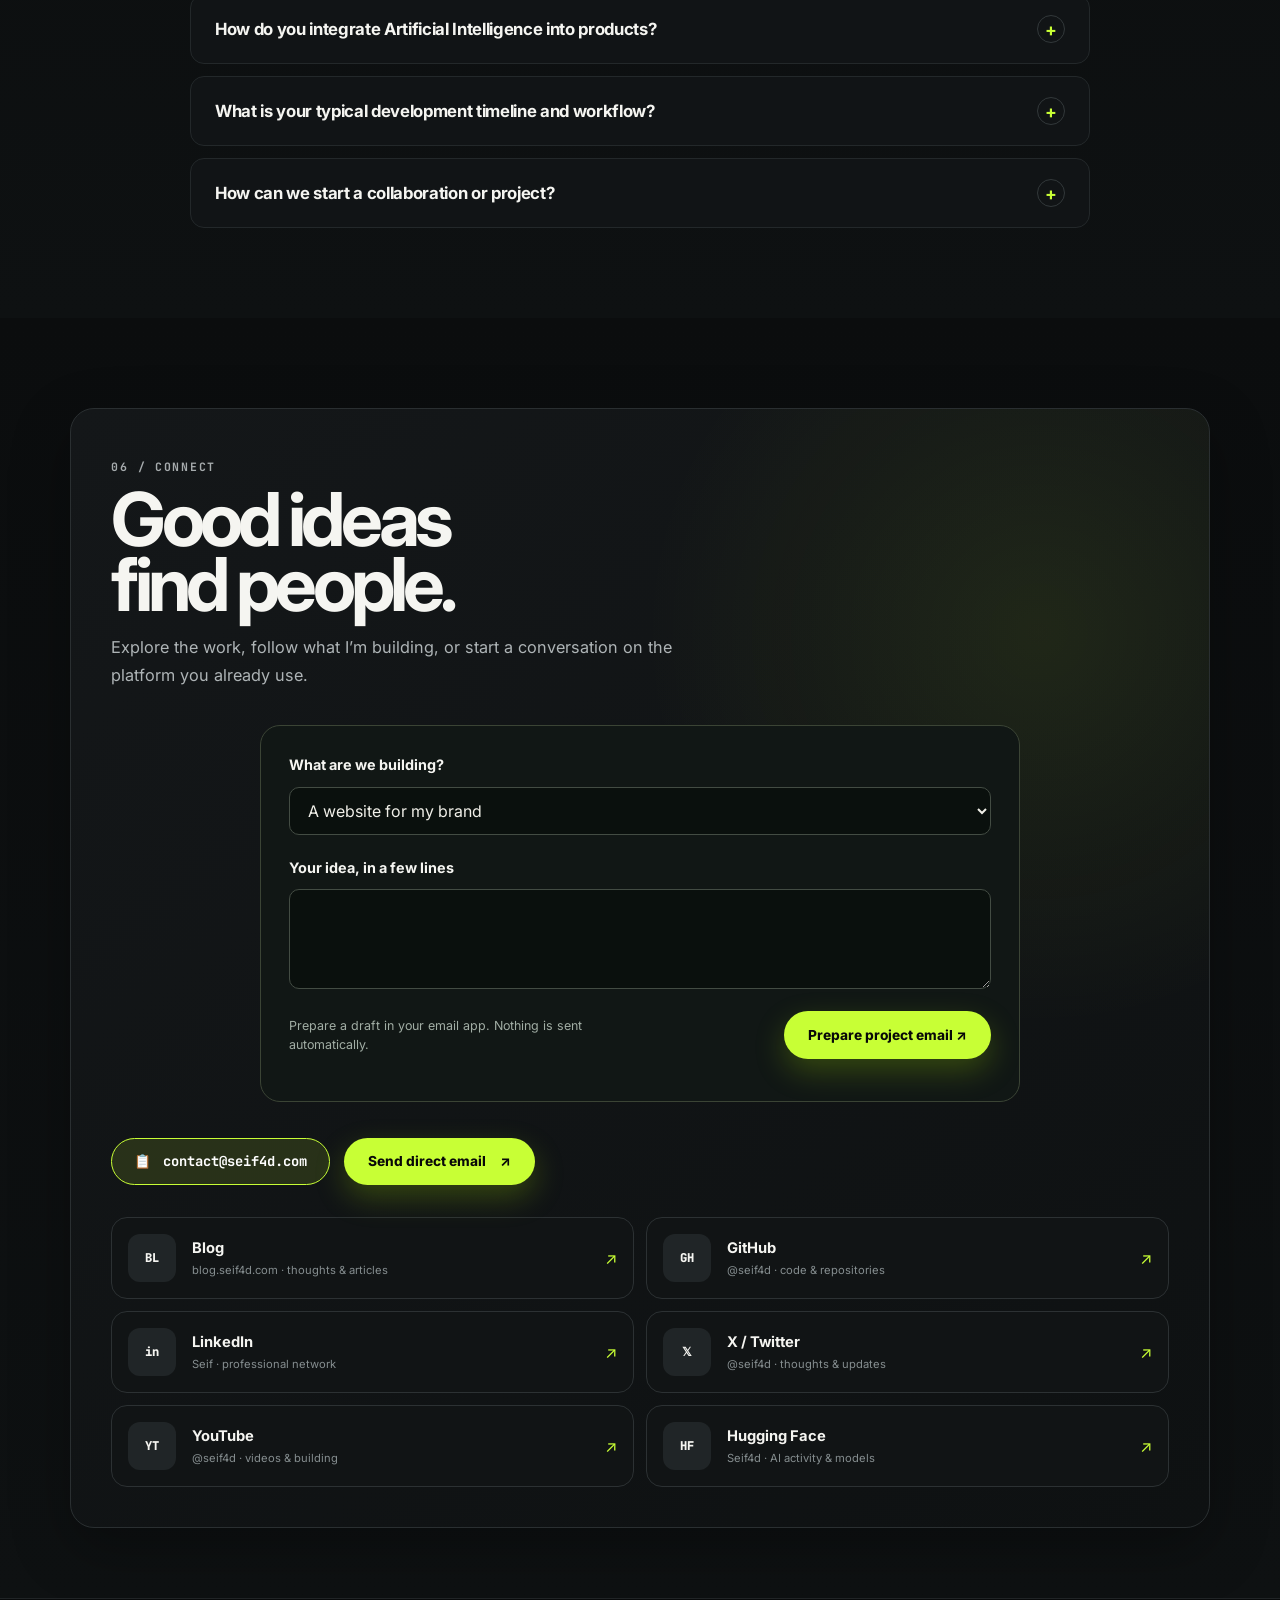
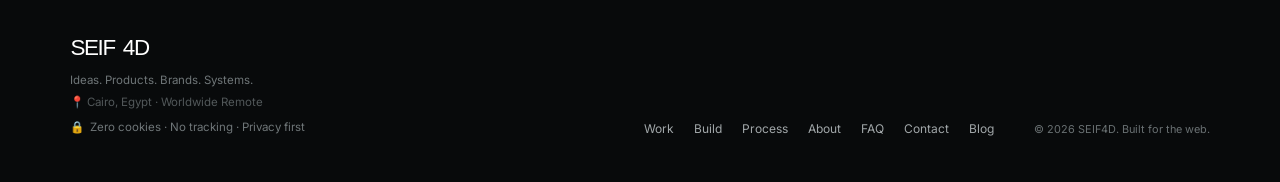
==== commit fa5f1502: "Enhance UI components, add blog integration, and refine card/badge interactions" ====
--- a/index.html
+++ b/index.html
@@ -241,6 +241,7 @@
       <a href="#about" data-i18n="nav.about">About</a>
       <a href="#faq" data-i18n="nav.faq">FAQ</a>
       <a href="#contact" data-i18n="nav.contact">Contact</a>
+      <a href="https://blog.seif4d.com" target="_blank" rel="noopener noreferrer" data-i18n="nav.blog">Blog</a>
     </nav>
 
     <div class="header-controls">
@@ -252,7 +253,7 @@
 
       <!-- Language Switcher -->
       <button class="tool-btn lang-btn" id="lang-toggle" type="button" aria-label="Switch Language" title="Switch English / العربية">
-        <span class="lang-text">عربي</span>
+        <span class="lang-text">AR</span>
       </button>
 
       <!-- Header CTA -->
@@ -281,6 +282,7 @@
       <a href="#about"><b>04</b> <span data-i18n="nav.about">About</span> <span>↗</span></a>
       <a href="#faq"><b>05</b> <span data-i18n="nav.faq">FAQ</span> <span>↗</span></a>
       <a href="#contact"><b>06</b> <span data-i18n="nav.contact">Contact</span> <span>↗</span></a>
+      <a href="https://blog.seif4d.com" target="_blank" rel="noopener noreferrer"><b>07</b> <span data-i18n="nav.blog">Blog</span> <span>↗</span></a>
     </nav>
     <div class="sheet-actions">
       <button class="sheet-cmd-btn" id="sheet-cmd-trigger" type="button">
@@ -289,6 +291,7 @@
       </button>
     </div>
     <div class="sheet-socials">
+      <a href="https://blog.seif4d.com" target="_blank" rel="noopener noreferrer">Blog</a>
       <a href="https://github.com/seif4d" target="_blank" rel="me noopener noreferrer">GitHub</a>
       <a href="https://www.linkedin.com/in/seif4d" target="_blank" rel="me noopener noreferrer">LinkedIn</a>
       <a href="https://x.com/seif4d" target="_blank" rel="me noopener noreferrer">X / Twitter</a>
@@ -346,6 +349,11 @@
         <div class="brush brush-b" aria-hidden="true"></div>
         <div class="hero-photo-wrap">
           <img src="assets/hero-portrait-v2.jpg" width="1254" height="1254" alt="Black and white portrait of Seif" fetchpriority="high" decoding="async">
+        </div>
+        <div class="hero-badge" aria-hidden="true">
+          <span class="badge-dot"></span>
+          <span class="badge-text">DESIGN <i>×</i> CODE <i>×</i> INTENT</span>
+          <span class="badge-tag">4D</span>
         </div>
         <p class="scribble" aria-hidden="true" data-i18n="hero.scribble">Different<br>by Design.</p>
       </div>
@@ -616,8 +624,11 @@
       </ol>
 
       <div class="statement reveal">
-        <div>
-          <p data-i18n="process.statement">“Ideas mean nothing<br>without execution.”</p>
+        <div class="statement-body">
+          <svg class="statement-icon" width="28" height="22" viewBox="0 0 28 22" fill="none" aria-hidden="true">
+            <path d="M7.7 0C3.4 0 0 3.6 0 8.2C0 14.8 5.6 19.4 11.2 21.6L12.5 19.4C7.8 17.5 6.2 14.6 6.2 12C7 12.3 7.9 12.5 8.9 12.5C12.4 12.5 15.2 9.7 15.2 6.2C15.2 2.8 12.4 0 7.7 0ZM20.5 0C16.2 0 12.8 3.6 12.8 8.2C12.8 14.8 18.4 19.4 24 21.6L25.3 19.4C20.6 17.5 19 14.6 19 12C19.8 12.3 20.7 12.5 21.7 12.5C25.2 12.5 28 9.7 28 6.2C28 2.8 25.2 0 20.5 0Z" fill="currentColor"/>
+          </svg>
+          <blockquote data-i18n="process.statement">Ideas mean nothing<br><span>without execution.</span></blockquote>
         </div>
         <img src="assets/mountains.png" width="660" height="120" alt="Mountain landscape" loading="lazy" decoding="async">
         <div>
@@ -760,6 +771,14 @@
         </div>
 
         <div class="social-grid">
+          <a href="https://blog.seif4d.com" target="_blank" rel="noopener noreferrer">
+            <span>BL</span>
+            <div>
+              <b>Blog</b>
+              <small>blog.seif4d.com · thoughts &amp; articles</small>
+            </div>
+            <i>↗</i>
+          </a>
           <a href="https://github.com/seif4d" target="_blank" rel="me noopener noreferrer">
             <span>GH</span>
             <div>
@@ -820,6 +839,7 @@
       <a href="#about" data-i18n="nav.about">About</a>
       <a href="#faq" data-i18n="nav.faq">FAQ</a>
       <a href="#contact" data-i18n="nav.contact">Contact</a>
+      <a href="https://blog.seif4d.com" target="_blank" rel="noopener noreferrer" data-i18n="nav.blog">Blog</a>
     </nav>
     <small>© <span id="year">2026</span> SEIF4D. <span data-i18n="footer.copy">Built for the web.</span></small>
   </footer>
--- a/style.css
+++ b/style.css
@@ -644,10 +644,15 @@
   max-width: 680px;
   color: #f0f2f3;
 }
-.hero h2 mark, .about h2 mark {
+.hero h2 mark {
   background: linear-gradient(180deg, transparent 55%, rgba(200, 255, 53, 0.35) 55% 92%, transparent 92%);
   color: #fff;
   padding: 0 0.04em;
+}
+.about h2 mark {
+  background: linear-gradient(180deg, transparent 50%, rgba(200, 255, 53, 0.75) 50% 92%, transparent 92%);
+  color: var(--ink);
+  padding: 0 0.06em;
 }
 .hero-intro {
   font-size: 0.95rem;
@@ -1190,24 +1195,42 @@
 }
 
 .statement {
-  margin-top: 24px;
+  margin-top: 28px;
   min-height: 180px;
   border: 1px solid #282e30;
-  border-radius: 18px;
+  border-radius: 20px;
   display: grid;
-  grid-template-columns: 1fr 2fr 0.7fr;
+  grid-template-columns: 1.15fr 1.85fr 0.7fr;
   align-items: center;
   overflow: hidden;
-  background: #0f1213;
-}
-.statement > div:first-child {
-  padding: 30px;
-}
-.statement p {
-  font-size: clamp(1.5rem, 2.5vw, 2.3rem);
-  line-height: 1.05;
-  letter-spacing: -0.04em;
+  background: linear-gradient(145deg, #131718, #0c0e0f);
+  box-shadow: 0 16px 36px rgba(0, 0, 0, 0.4);
+}
+.statement-body {
+  padding: 28px 24px;
+  position: relative;
+  display: flex;
+  flex-direction: column;
+  gap: 12px;
+  border-inline-start: 3px solid var(--lime);
+}
+.statement-icon {
+  color: var(--lime);
+  opacity: 0.9;
+  width: 28px;
+  height: 22px;
+}
+.statement blockquote, .statement p {
+  font-size: clamp(1.35rem, 2.2vw, 2.05rem);
+  line-height: 1.18;
+  letter-spacing: -0.035em;
+  font-weight: 700;
+  color: #f0efe8;
   margin: 0;
+}
+.statement blockquote span, .statement p span {
+  color: var(--lime);
+  font-weight: 800;
 }
 .statement img {
   width: 100%;
@@ -1931,33 +1954,49 @@
 
 
 
-/* 5. Animated Gradient Borders on Process Cards */
-@property --gradient-angle {
-  syntax: "<angle>";
-  initial-value: 0deg;
-  inherits: false;
-}
-@keyframes rotate-gradient {
-  0% { --gradient-angle: 0deg; }
-  100% { --gradient-angle: 360deg; }
-}
+/* 5. Refined Hover Effects on Process Cards */
 .process-track li {
   position: relative;
   z-index: 1;
+  transition: transform 0.3s cubic-bezier(0.16, 1, 0.3, 1), border-color 0.3s ease, box-shadow 0.3s ease, background 0.3s ease;
 }
 .process-track li::before {
   content: "";
   position: absolute;
-  inset: -1px;
-  border-radius: inherit;
-  background: conic-gradient(from var(--gradient-angle), transparent 25%, var(--lime) 50%, transparent 75%);
-  z-index: -1;
+  top: 0;
+  left: 18px;
+  right: 18px;
+  height: 2px;
+  background: linear-gradient(90deg, transparent, var(--lime), transparent);
   opacity: 0;
-  transition: opacity var(--transition);
-  animation: rotate-gradient 4s linear infinite;
+  transition: opacity 0.3s ease;
+  pointer-events: none;
+  z-index: 1;
+}
+.process-track li:hover {
+  border-color: rgba(200, 255, 53, 0.45);
+  box-shadow: 0 16px 36px rgba(0, 0, 0, 0.45), 0 0 20px rgba(200, 255, 53, 0.08);
+  transform: translateY(-4px);
+  background: linear-gradient(145deg, #1e2325, #111416);
 }
 .process-track li:hover::before {
   opacity: 1;
+}
+.process-track li:hover i {
+  background: var(--lime);
+  color: #0b0e0f;
+  border-color: var(--lime);
+  box-shadow: 0 0 16px rgba(200, 255, 53, 0.35);
+  transform: scale(1.08);
+}
+.process-track li:hover b {
+  color: var(--lime);
+}
+.process-track i {
+  transition: all 0.3s cubic-bezier(0.2, 0.8, 0.2, 1);
+}
+.process-track b {
+  transition: color 0.25s ease;
 }
 
 /* 6. Infinite Scroll Marquee for Identity Strip */
@@ -2584,17 +2623,17 @@
     color: #e8ebec;
   }
   .app-nav a.active {
-    color: var(--lime);
-    background: rgba(200, 255, 53, 0.09);
+    color: #0b0e0f;
+    background: var(--lime);
   }
   .app-nav a.active svg.app-icon {
-    transform: scale(1.06);
-    stroke: var(--lime);
-    filter: drop-shadow(0 0 5px rgba(200, 255, 53, 0.35));
+    transform: scale(1.08);
+    stroke: #0b0e0f;
+    filter: none;
   }
   .app-nav a.active small {
-    color: #fff;
-    font-weight: 750;
+    color: #0b0e0f;
+    font-weight: 800;
   }
   .app-nav button {
     cursor: pointer;
--- a/creative.css
+++ b/creative.css
@@ -3,22 +3,30 @@
 body{background:#0b0e0f}main{overflow:clip}
 :is(a,button,input,summary):focus-visible{outline:3px solid var(--lime);outline-offset:5px}
 #ambient-canvas,.cursor-orb{opacity:.16}
-.hero{max-width:1440px;margin:auto;grid-template-columns:1.15fr 1fr;gap:5%;padding:150px 6% 90px;min-height:780px;position:relative}
+.hero{max-width:1440px;margin:auto;grid-template-columns:1.15fr 1fr;gap:5%;padding:105px 6% 36px;min-height:auto;position:relative;align-items:center}
 .hero-copy{position:relative;z-index:2}
-.hero h1{font-size:clamp(5rem,10vw,9rem);line-height:.9;letter-spacing:-.075em;margin-bottom:24px;background:none!important;color:var(--paper)!important;-webkit-text-fill-color:var(--paper)!important;animation:none!important}
-.hero .kicker{font-size:.73rem;letter-spacing:.14em;margin-bottom:26px;color:var(--lime)}
-.hero h2{font-size:clamp(2.1rem,3.5vw,3.5rem);line-height:1.18;letter-spacing:-.045em;max-width:630px}
+.hero h1{font-size:clamp(4.6rem,7.8vw,7.8rem);line-height:.88;letter-spacing:-.07em;margin-bottom:12px;background:none!important;color:var(--paper)!important;-webkit-text-fill-color:var(--paper)!important;animation:none!important}
+.hero .kicker{font-size:.72rem;letter-spacing:.15em;margin-bottom:16px;color:var(--lime)}
+.hero h2{font-size:clamp(1.85rem,2.7vw,2.75rem);line-height:1.14;letter-spacing:-.04em;max-width:620px;margin-bottom:10px}
 .hero h2 mark{background:none;color:var(--lime);padding:0}
 .typing-cursor::after{display:none}
-.hero-intro{font-size:1rem;line-height:1.85;max-width:480px;color:#a9b0b0}
-.hero-tags{margin-block:22px}.hero-tags span{background:transparent;border-color:#363c3c;font-size:.65rem;letter-spacing:.12em}
-.hero-actions{gap:12px;margin-block:30px}.hero-actions a{min-height:52px;border-radius:12px}
-.hero-stats{padding-top:24px;border-top:1px solid #303535;max-width:470px}.hero-stats dt{font-size:1.55rem}.hero-stats dd{font-size:.65rem}
-.hero-art{width:100%;height:540px;position:relative;align-self:center;transform:none!important}
-.hero-photo-wrap{width:100%;height:100%;border-radius:180px 180px 24px 24px;overflow:hidden;transform:rotate(3deg);border:1px solid #454d3d;background:#d5debd}
+.hero-intro{font-size:.95rem;line-height:1.65;max-width:490px;margin-bottom:0;color:#a9b0b0}
+.hero-tags{margin-block:14px}.hero-tags span{background:transparent;border-color:#363c3c;font-size:.65rem;letter-spacing:.12em}
+.hero-actions{gap:12px;margin-block:18px}.hero-actions a{min-height:48px;border-radius:12px}
+.hero-stats{padding-top:16px;border-top:1px solid #303535;max-width:480px}.hero-stats dt{font-size:1.45rem}.hero-stats dd{font-size:.64rem}
+.hero-art{width:100%;height:500px;position:relative;align-self:center;transform:none!important}
+.hero-photo-wrap{width:100%;height:100%;border-radius:175px 175px 24px 24px;overflow:hidden;transform:rotate(3deg);border:1px solid #454d3d;background:#d5debd}
 .hero-photo-wrap img{width:100%;height:100%;object-fit:cover;filter:grayscale(1);mix-blend-mode:luminosity}
-.hero-art::after{content:'DESIGN × CODE × INTENT';position:absolute;z-index:4;bottom:30px;inset-inline-start:-28px;background:var(--lime);color:#10140b;padding:16px 22px;transform:rotate(-6deg);font:700 .8rem monospace;letter-spacing:.08em;box-shadow:0 10px 35px #0004}
-.hero-art .scribble{top:22px;bottom:auto;right:0;font-size:1.5rem;z-index:3}.hero-note{display:none}
+.hero-badge{position:absolute;z-index:4;bottom:24px;inset-inline-start:-24px;display:inline-flex;align-items:center;gap:10px;background:linear-gradient(135deg,#dbff4a 0%,#c8ff35 55%,#a5ef0c 100%);color:#0b0e0f;padding:11px 18px;border-radius:12px;transform:rotate(-5deg);font:700 .76rem var(--mono);letter-spacing:.09em;box-shadow:0 16px 36px rgba(0,0,0,.5),0 0 24px rgba(200,255,53,.32),inset 0 1px 0 rgba(255,255,255,.5);border:1px solid rgba(255,255,255,.35);cursor:default;user-select:none;overflow:hidden;transition:transform .35s cubic-bezier(.2,.8,.2,1),box-shadow .35s ease}
+.hero-badge::before{content:'';position:absolute;top:0;left:-130%;width:80%;height:100%;background:linear-gradient(90deg,transparent,rgba(255,255,255,.5),transparent);transform:skewX(-25deg);animation:badgeShine 4.5s ease-in-out infinite;pointer-events:none}
+@keyframes badgeShine{0%,65%{left:-130%}100%{left:230%}}
+.hero-badge:hover{transform:rotate(-2deg) scale(1.04);box-shadow:0 20px 45px rgba(0,0,0,.65),0 0 35px rgba(200,255,53,.55)}
+.badge-dot{width:7px;height:7px;border-radius:50%;background:#0b0e0f;box-shadow:0 0 0 2px rgba(11,14,15,.2);animation:dotPulse 2s infinite}
+@keyframes dotPulse{0%,100%{transform:scale(1);opacity:1}50%{transform:scale(1.25);opacity:.65}}
+.badge-text{font-weight:800;letter-spacing:.09em;white-space:nowrap}
+.badge-text i{font-style:normal;opacity:.55;margin-inline:3px}
+.badge-tag{font-size:.6rem;font-weight:900;background:#0b0e0f;color:var(--lime);padding:2px 7px;border-radius:5px;letter-spacing:.05em}
+.hero-art .scribble{top:18px;bottom:auto;inset-inline-end:0;font-size:1.4rem;z-index:3}.hero-note{display:none}
 .tech-ticker{opacity:.6;border-block:1px solid #303535;transform:rotate(-1deg);margin-block:10px 40px}
 .work,.build,.process,.about,.faq,.contact{padding-block:90px}
 .section-top{align-items:end;margin-bottom:38px}.section-top h2{font-size:clamp(3.2rem,6.4vw,6rem);line-height:1.02;letter-spacing:-.055em}.section-lead{line-height:1.8;max-width:360px}
@@ -33,6 +41,7 @@
 .card-head{padding-inline:4px;margin:0 0 15px}.card-head h3{font-size:1.6rem;letter-spacing:-.035em}.card-head p{color:#9aa3a3;font-size:.85rem;margin-top:6px}.card-head>span{font:400 .85rem monospace;color:#78827c}
 .card-tags{padding-inline:4px;gap:6px}.card-tags span{border-color:#38413b;color:#bdc5bc;font-size:.61rem}.card-click-hint{margin-top:15px;padding:12px 4px 0;border-top:1px solid #303936;color:var(--lime);font-size:.75rem;justify-content:space-between}
 .build,.about{background:var(--paper)}
+.about h2 mark{color:#08090a!important;background:linear-gradient(180deg,transparent 50%,rgba(200,255,53,.75) 50% 92%,transparent 92%);padding:0 .06em}
 .project-brief{text-align:start;max-width:760px;margin:36px auto;padding:28px;background:#111715;border:1px solid #3b4435;border-radius:20px}.brief-field{display:grid;gap:10px;margin-bottom:22px}.brief-field label{font-size:.9rem;font-weight:700}.brief-field select,.brief-field textarea{width:100%;min-height:48px;border:1px solid #434c43;background:#0a100d;color:#f0efe8;border-radius:10px;padding:12px 14px;font:inherit}.brief-field textarea{resize:vertical}.brief-footer{display:flex;align-items:center;justify-content:space-between;gap:20px}.brief-footer p{font-size:.78rem!important;margin:0!important;color:#a1ada4;max-width:350px}.brief-footer button{flex-shrink:0;border:0;cursor:pointer;min-height:48px}#brief-status{font-size:.85rem}#brief-mail[hidden]{display:none}
 [dir=rtl] .hero h2,[dir=rtl] .section-top h2{letter-spacing:0;line-height:1.4}
 [dir=rtl] .hero .kicker{letter-spacing:0}
@@ -44,12 +53,12 @@
  .hero-copy{order:2;display:block;max-width:none;align-items:start}.hero h1{font-size:clamp(4rem,19vw,6.7rem);margin:0 0 18px}.hero .kicker{font-size:.66rem;margin-bottom:20px}
  .hero h2{font-size:clamp(1.7rem,7.8vw,2.6rem);line-height:1.25;margin-block:16px}.hero-intro{font-size:.9rem;line-height:1.85;margin-inline:0}.hero-intro br{display:none}
  .hero-tags{justify-content:start;margin-block:20px}.hero-actions{display:grid;grid-template-columns:1fr 1fr;width:100%;margin:24px 0;gap:8px}.hero-actions a{font-size:.76rem;padding:12px 8px;min-height:50px}.hero-stats{width:100%;justify-content:space-between;margin:0;gap:10px}.hero-stats dd{font-size:.6rem}
- .hero-art{order:1;width:100%;height:clamp(200px,62vw,280px);margin:0;padding:0}.hero-photo-wrap{border-radius:100px 100px 18px 18px;width:100%;height:100%;margin-inline:auto;transform:none;box-shadow:0 22px 48px rgba(0,0,0,.38);transition:width 1.25s cubic-bezier(.16,1,.3,1),border-radius 1.25s cubic-bezier(.16,1,.3,1),box-shadow 1.25s ease}.hero-photo-wrap.cinematic-intro{width:58%;border-radius:82px 82px 18px 18px;box-shadow:0 30px 60px rgba(0,0,0,.55)}.hero-photo-wrap img{object-position:center 28%}.hero-art::after{bottom:16px;inset-inline-start:14%;font-size:.61rem;padding:10px 14px}.hero-art .scribble{font-size:1.25rem}
+ .hero-art{order:1;width:100%;height:clamp(200px,62vw,280px);margin:0;padding:0}.hero-photo-wrap{border-radius:100px 100px 18px 18px;width:100%;height:100%;margin-inline:auto;transform:none;box-shadow:0 22px 48px rgba(0,0,0,.38);transition:width 1.25s cubic-bezier(.16,1,.3,1),border-radius 1.25s cubic-bezier(.16,1,.3,1),box-shadow 1.25s ease}.hero-photo-wrap.cinematic-intro{width:58%;border-radius:82px 82px 18px 18px;box-shadow:0 30px 60px rgba(0,0,0,.55)}.hero-photo-wrap img{object-position:center 28%}.hero-badge{bottom:14px;inset-inline-start:8%;padding:8px 13px;font-size:.62rem;gap:7px}.badge-tag{font-size:.54rem;padding:1px 5px}.hero-art .scribble{font-size:1.25rem}
  .tech-ticker{margin-block:15px 0}.work,.build,.process,.about,.faq,.contact{padding:58px 20px}
  .section-top{gap:20px;margin-bottom:26px}.section-top h2{font-size:clamp(2.4rem,10vw,3.5rem);line-height:1.1}.section-lead{font-size:.9rem;max-width:100%}[dir=rtl] .section-top h2{font-size:2.35rem;line-height:1.4}
- .filter-bar{gap:7px;margin-bottom:24px}.filter-btn{font-size:.72rem;padding:9px 12px;min-height:44px}.project-grid{grid-template-columns:1fr;gap:32px}.project-media{border-radius:16px;margin-bottom:16px;aspect-ratio:4/3}.card-head h3{font-size:1.45rem}.card-head p{font-size:.8rem}.card-click-hint{margin-top:12px}
- .app-nav{grid-template-columns:repeat(4,1fr);width:calc(100% - 24px);max-width:420px;padding:6px;border-radius:22px;background:rgba(18,23,22,.95);border-color:#455039;box-shadow:0 12px 40px #0008}.app-nav a[data-section=build]{display:none}.app-nav a{min-height:52px;gap:5px;border-radius:15px}.app-nav a.active,.app-nav a.active small,.app-nav a.active svg{background:var(--lime);color:#101508;stroke:currentColor}.app-nav a small{font-size:.65rem}
+ .app-nav{grid-template-columns:repeat(4,1fr);width:calc(100% - 24px);max-width:420px;padding:6px;border-radius:22px;background:rgba(18,23,22,.95);border-color:#455039;box-shadow:0 12px 40px #0008}.app-nav a[data-section=build]{display:none}.app-nav a{min-height:52px;gap:4px;border-radius:15px}.app-nav a.active{background:var(--lime)!important;color:#0b0e0f!important;box-shadow:0 4px 14px rgba(200,255,53,.35)}.app-nav a.active svg.app-icon{stroke:#0b0e0f!important;color:#0b0e0f!important;background:none!important;filter:none!important;transform:scale(1.08)}.app-nav a.active small{color:#0b0e0f!important;font-weight:800!important;background:none!important;font-size:.65rem}
  footer{padding-bottom:110px!important}
  .project-brief{padding:20px}.brief-footer{align-items:stretch;flex-direction:column}.brief-footer button{width:100%}
 }
 @media(prefers-reduced-motion:reduce){*,*::before,*::after{animation:none!important;transition:none!important;scroll-behavior:auto!important}}
+
